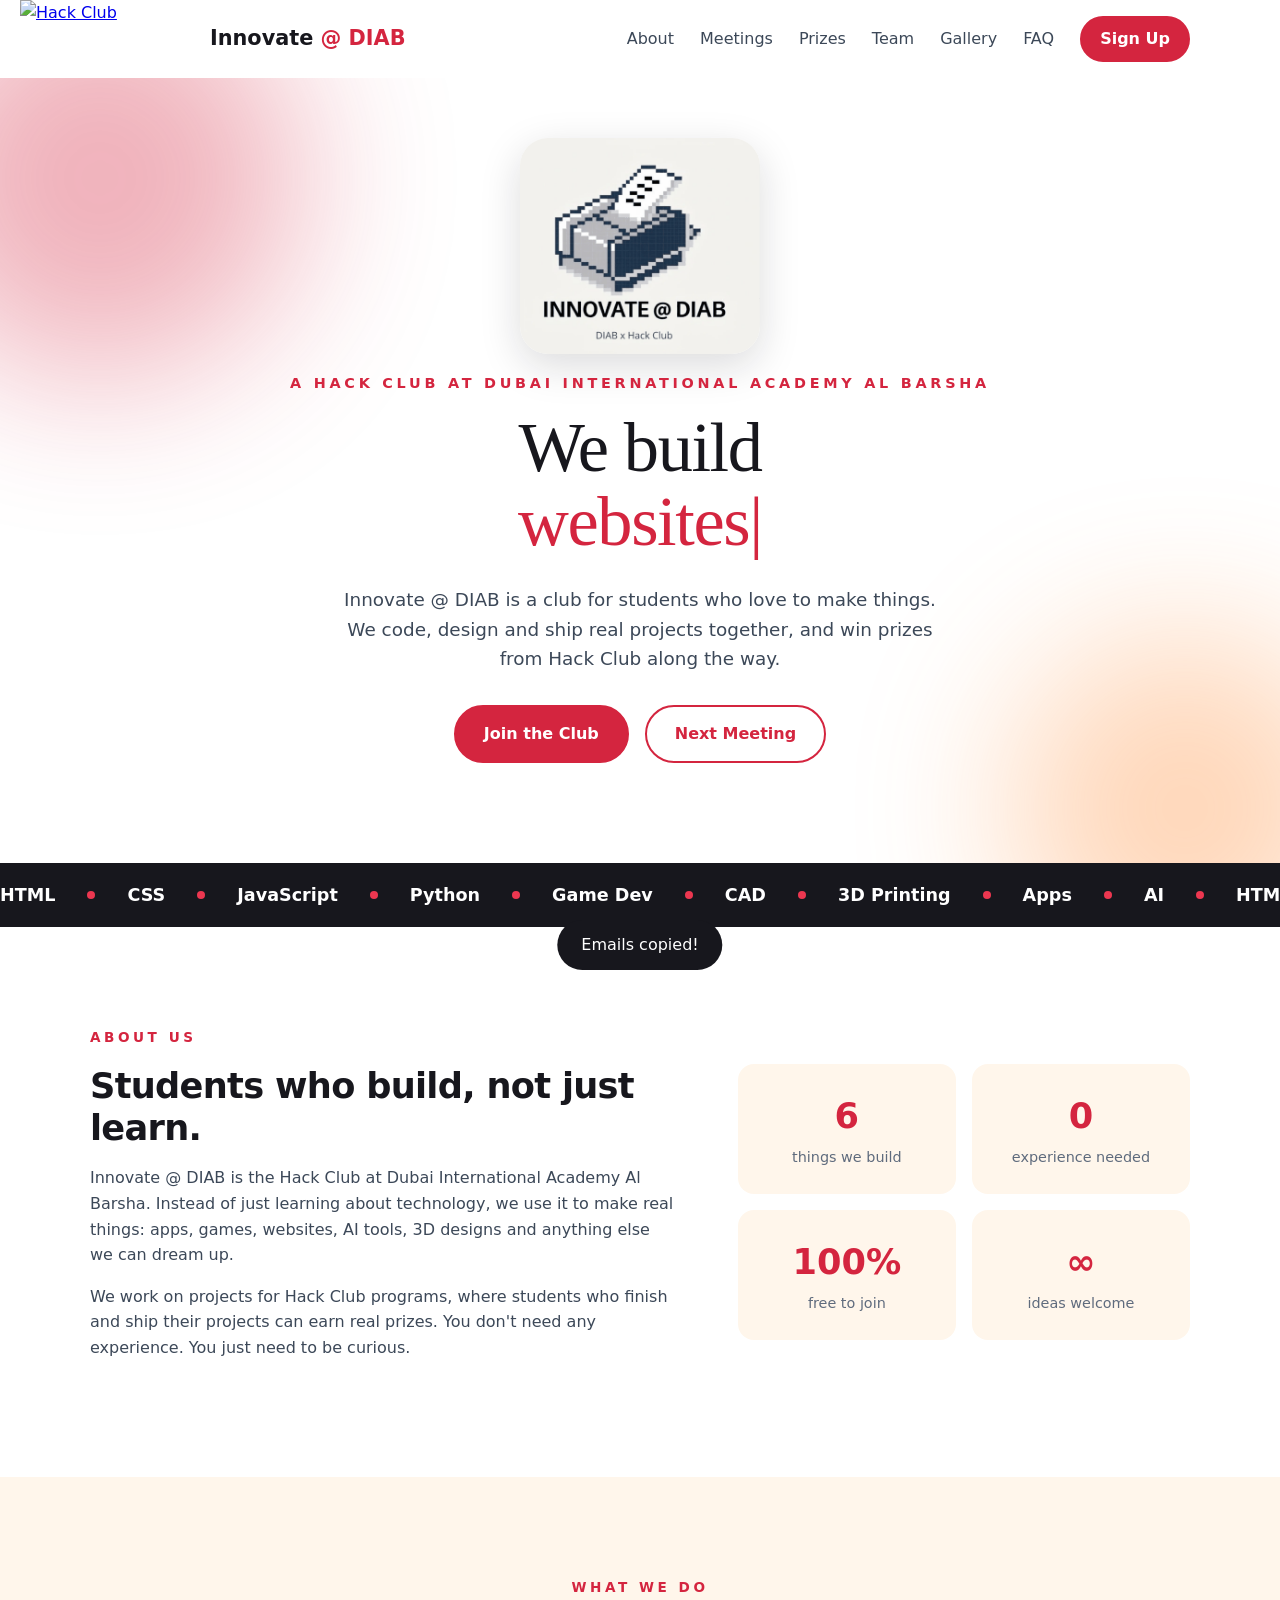
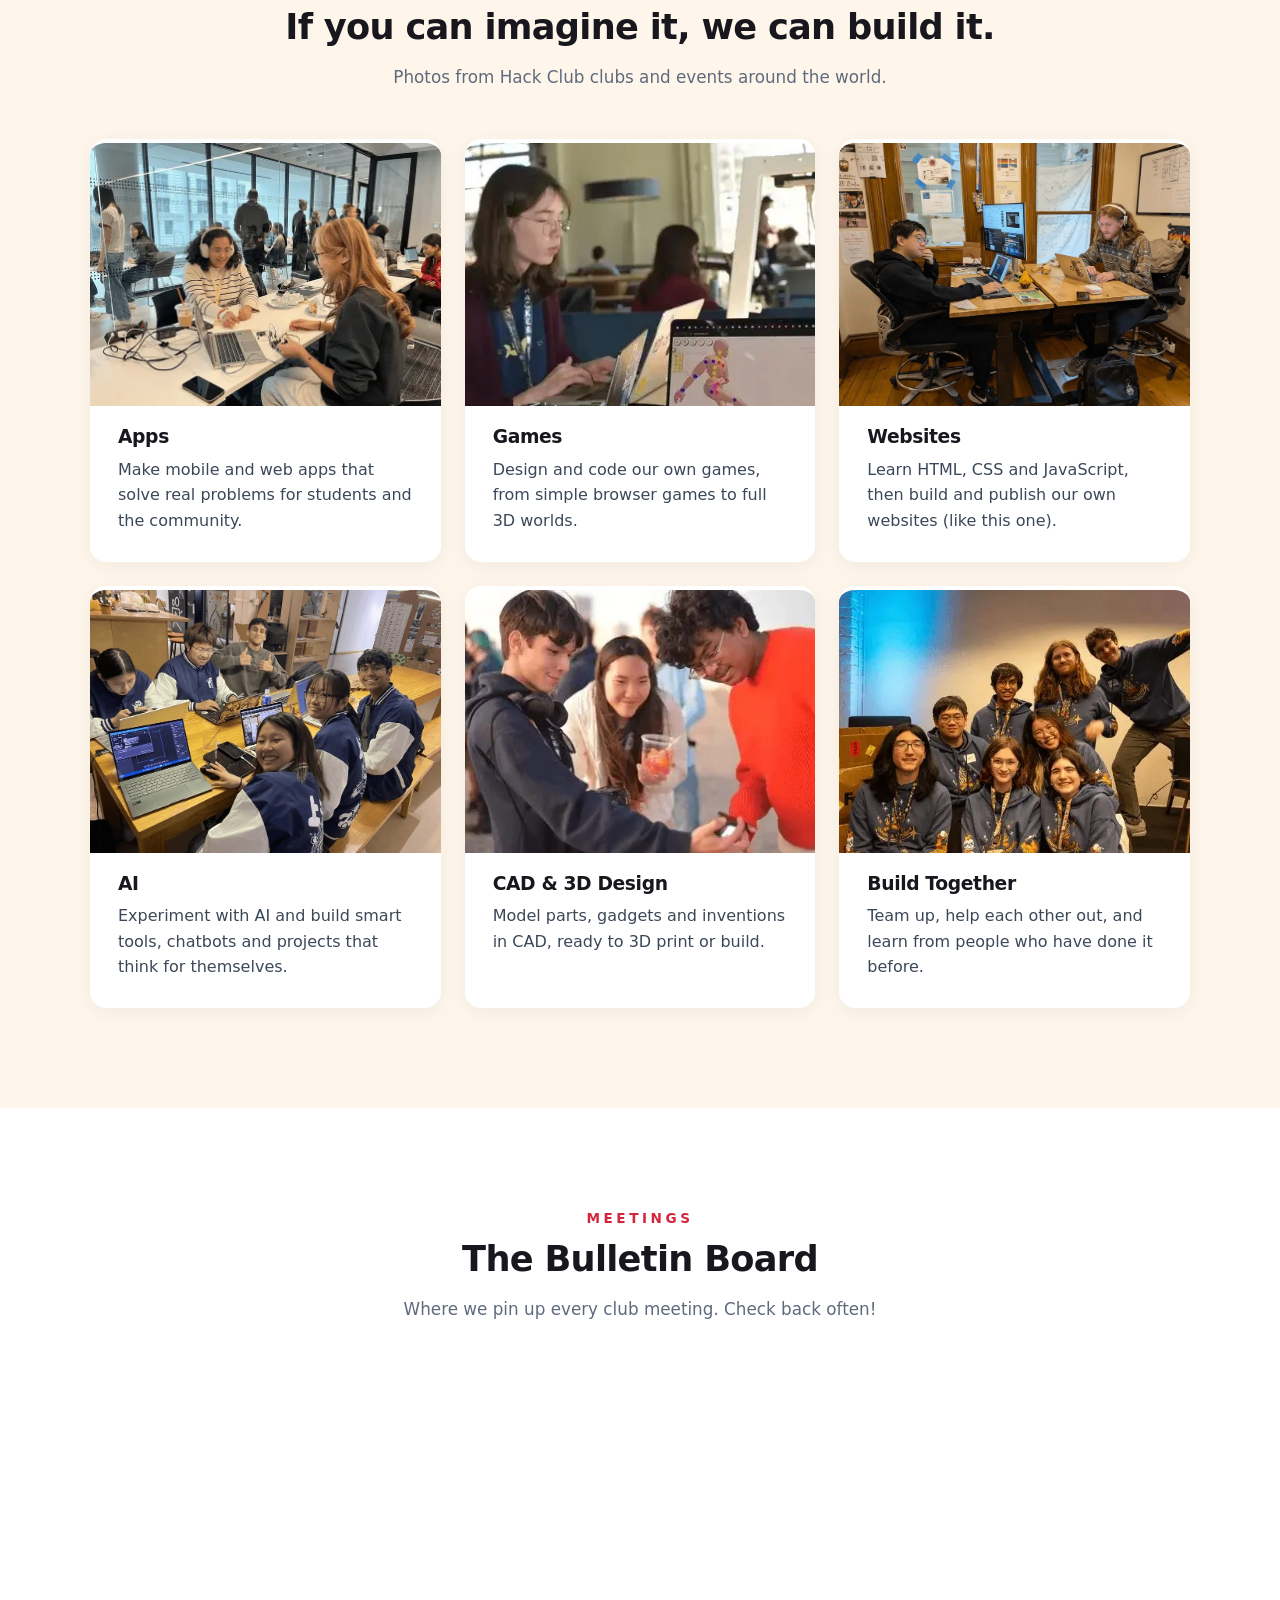
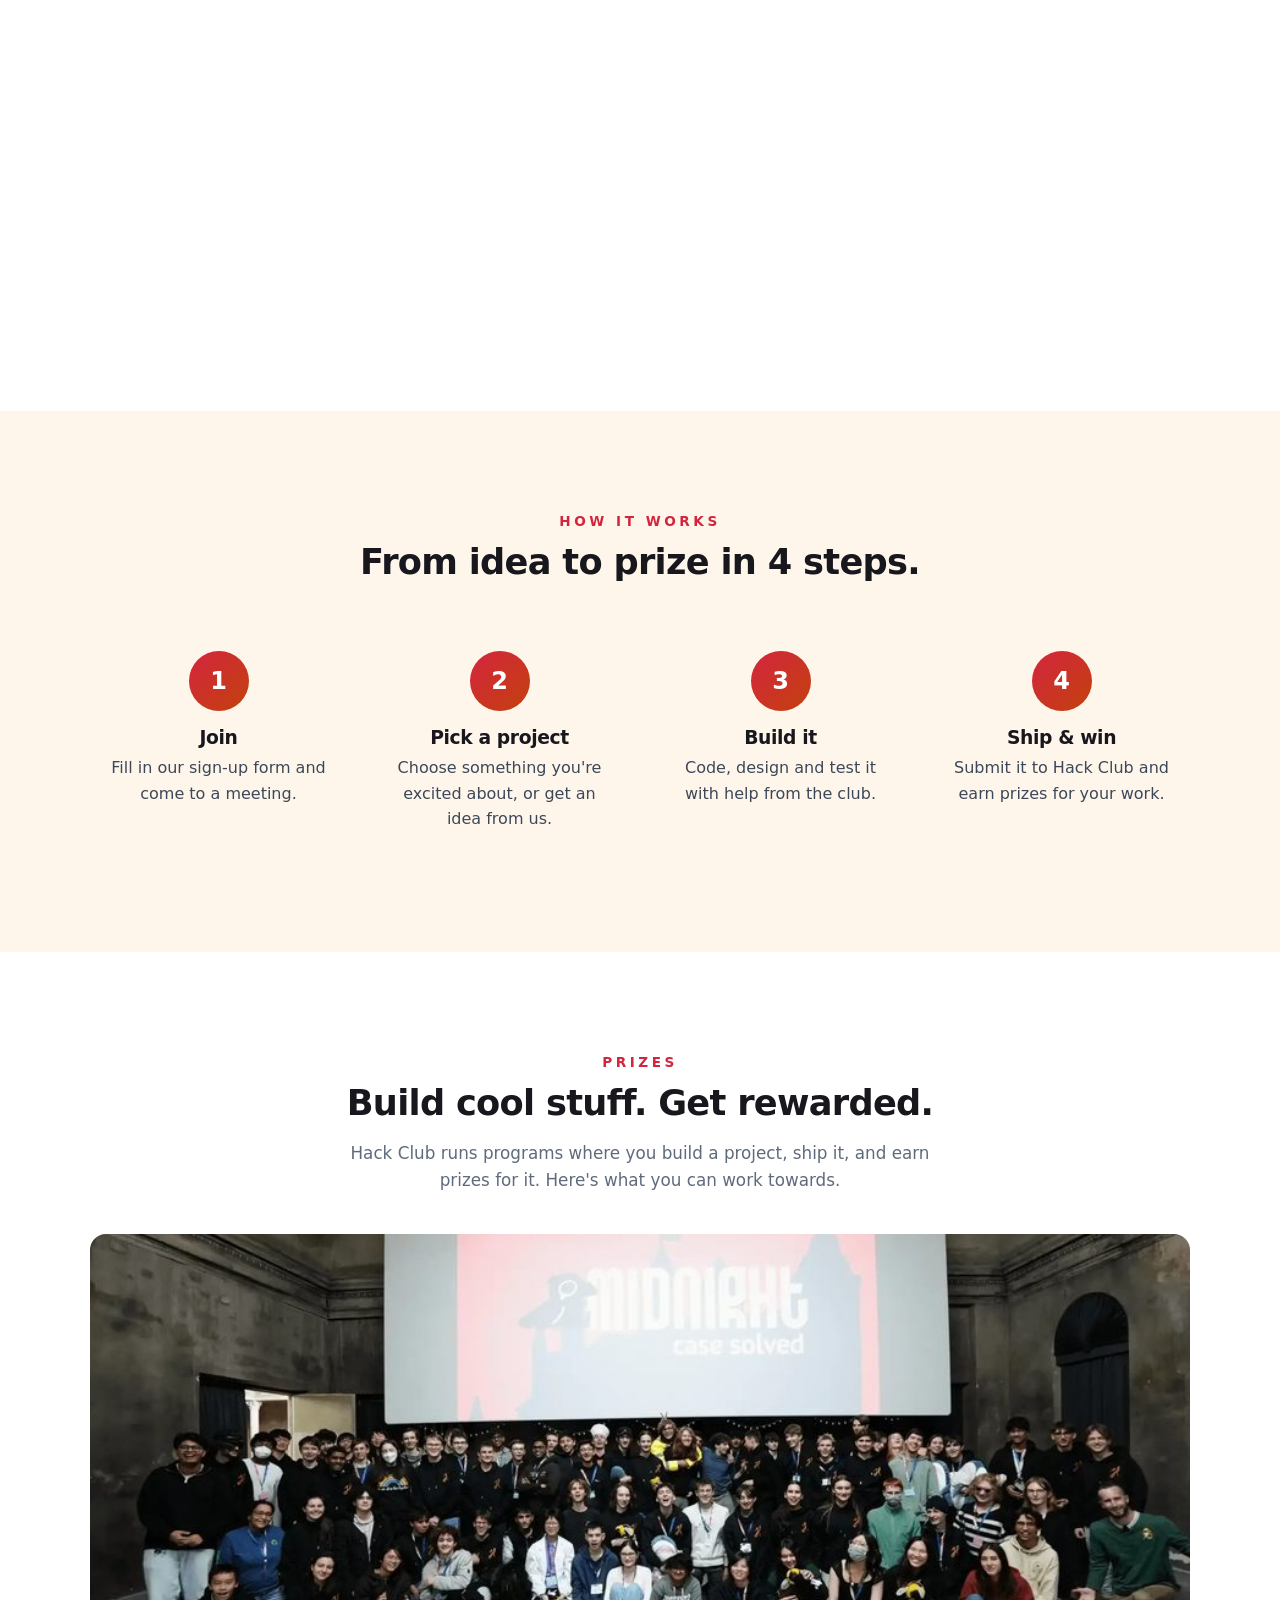
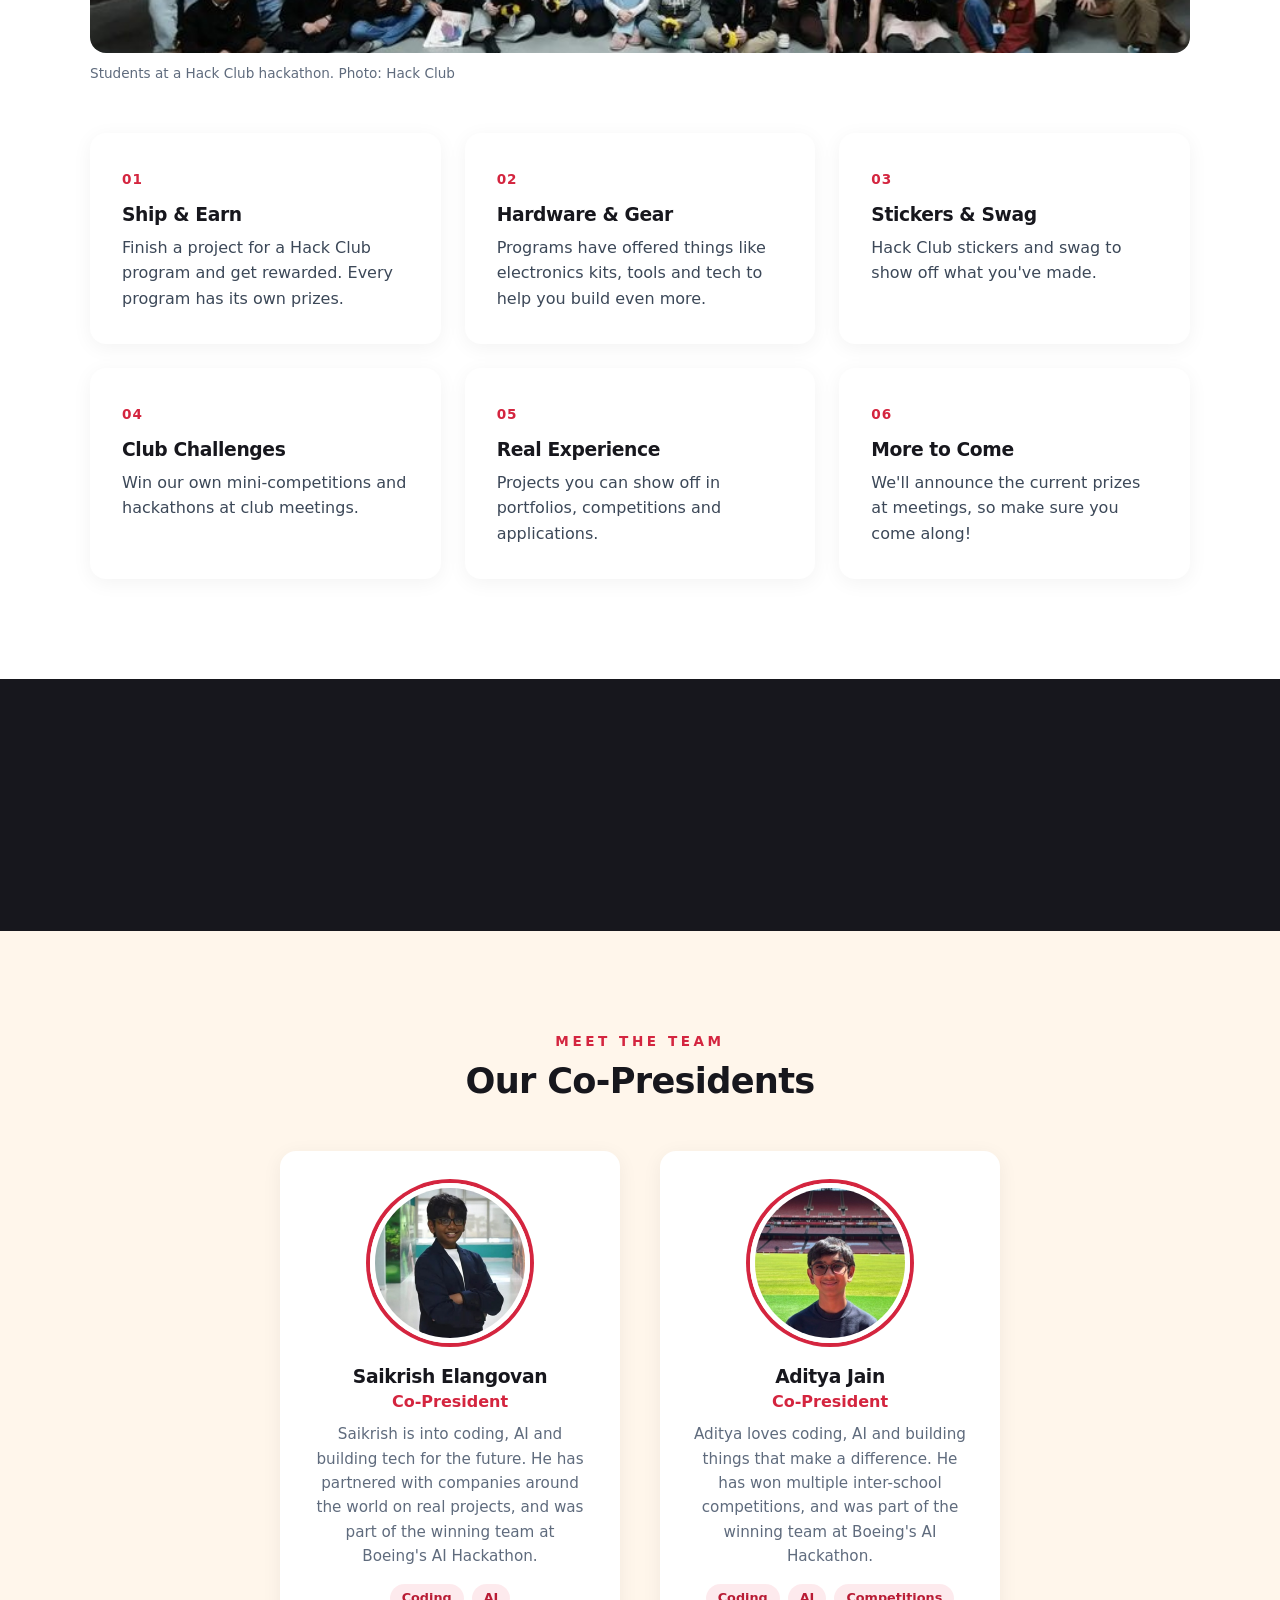
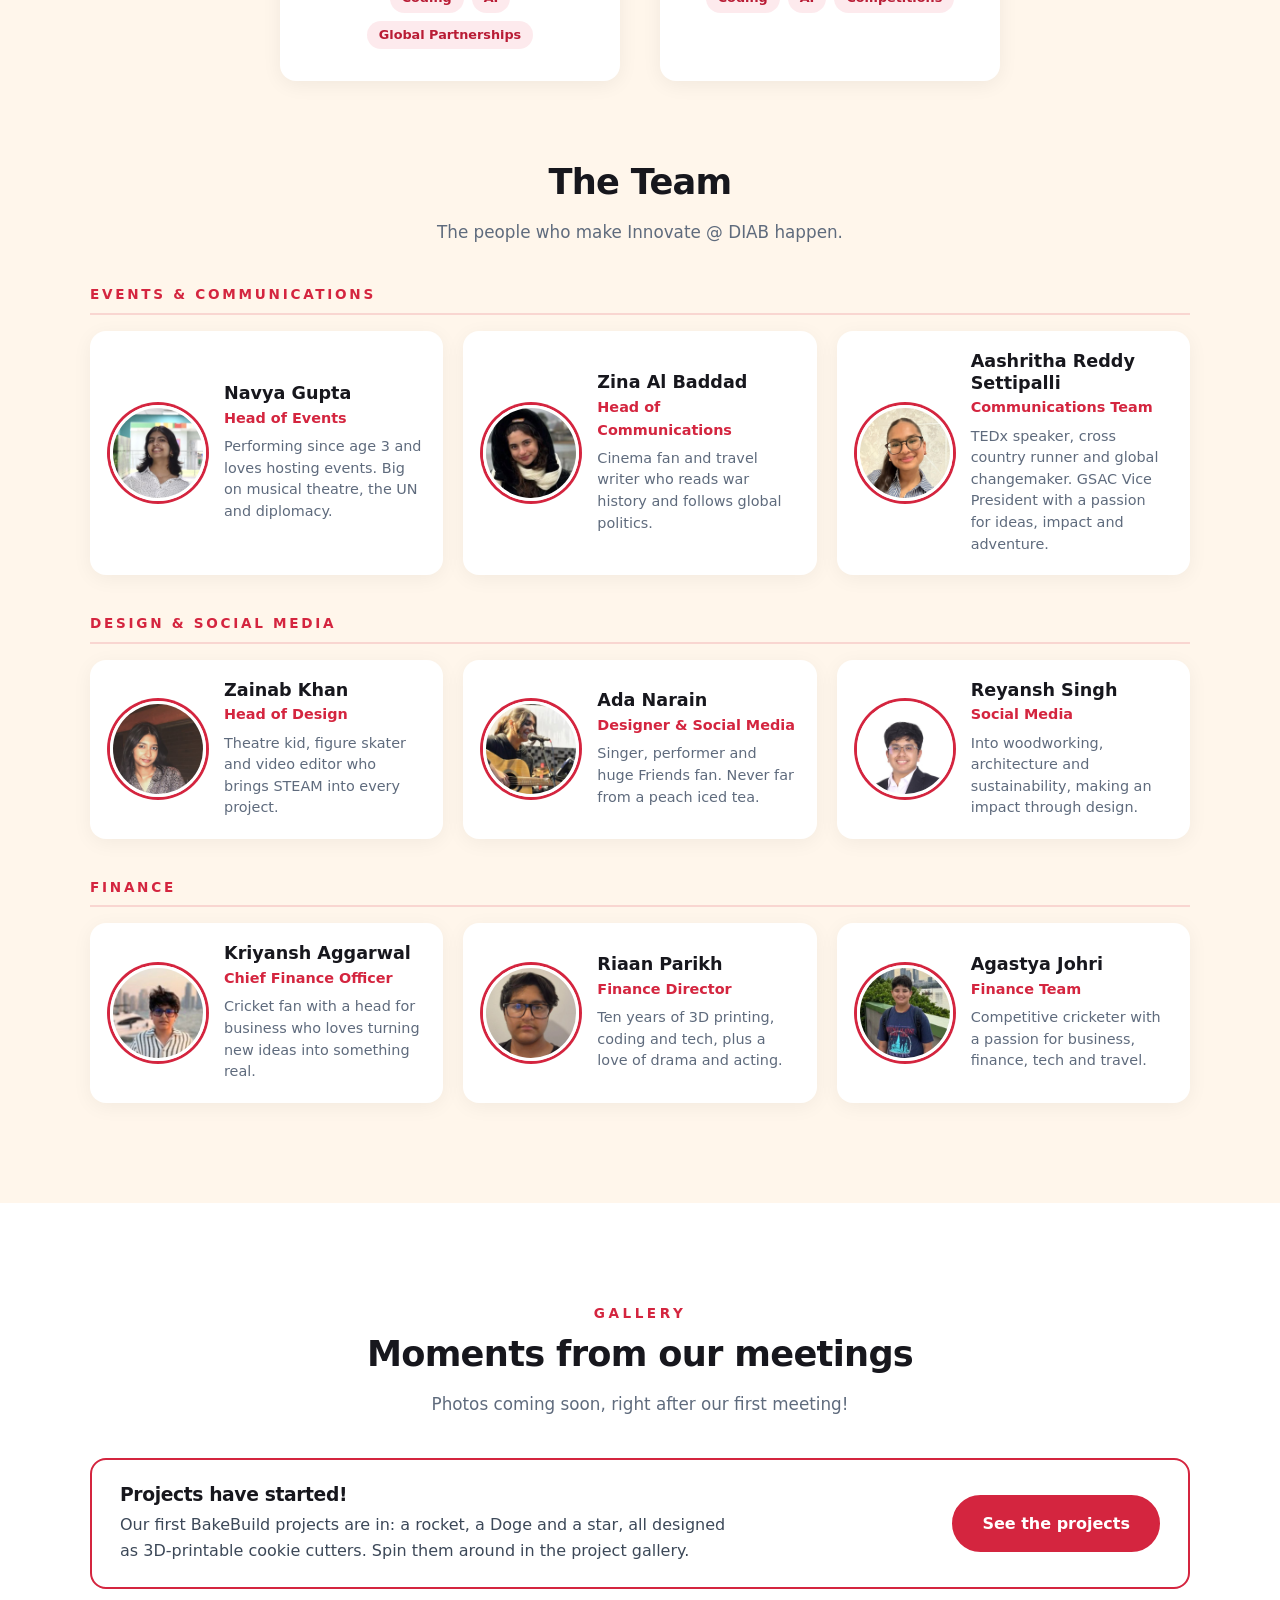
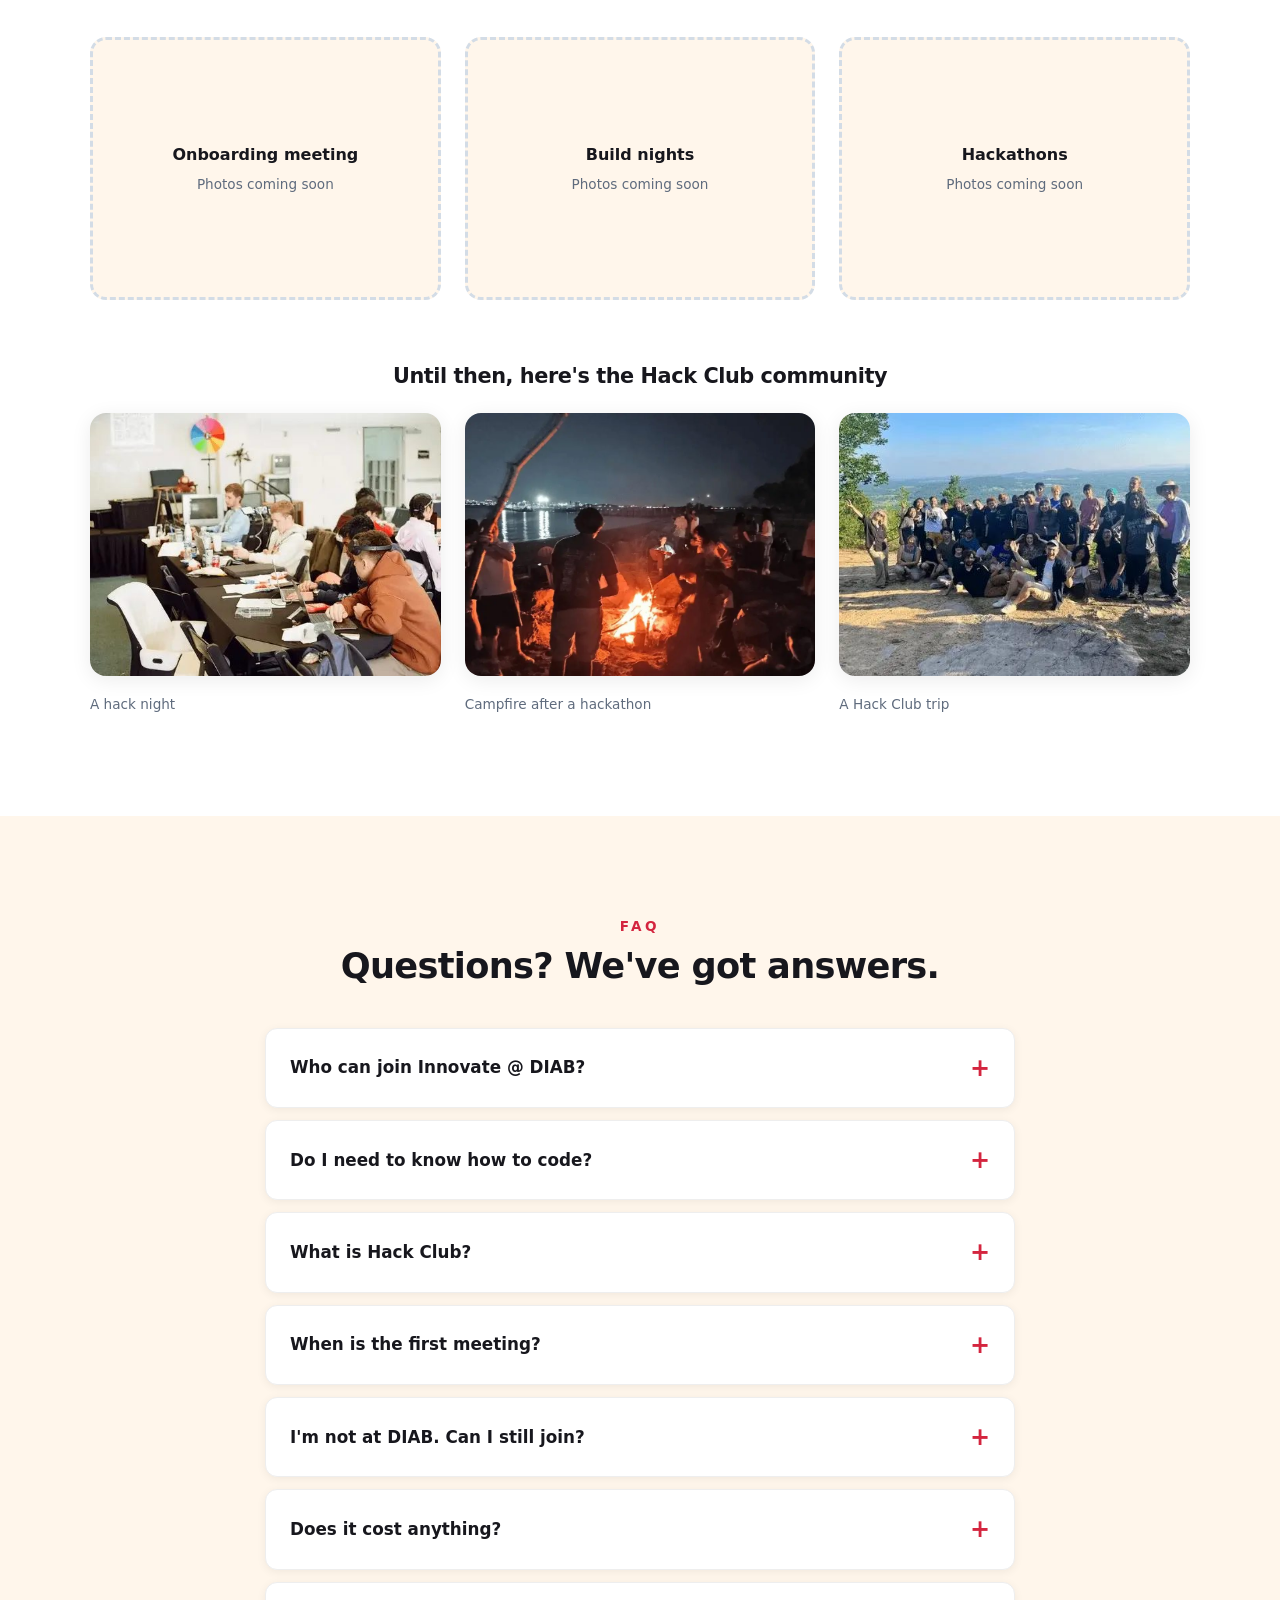
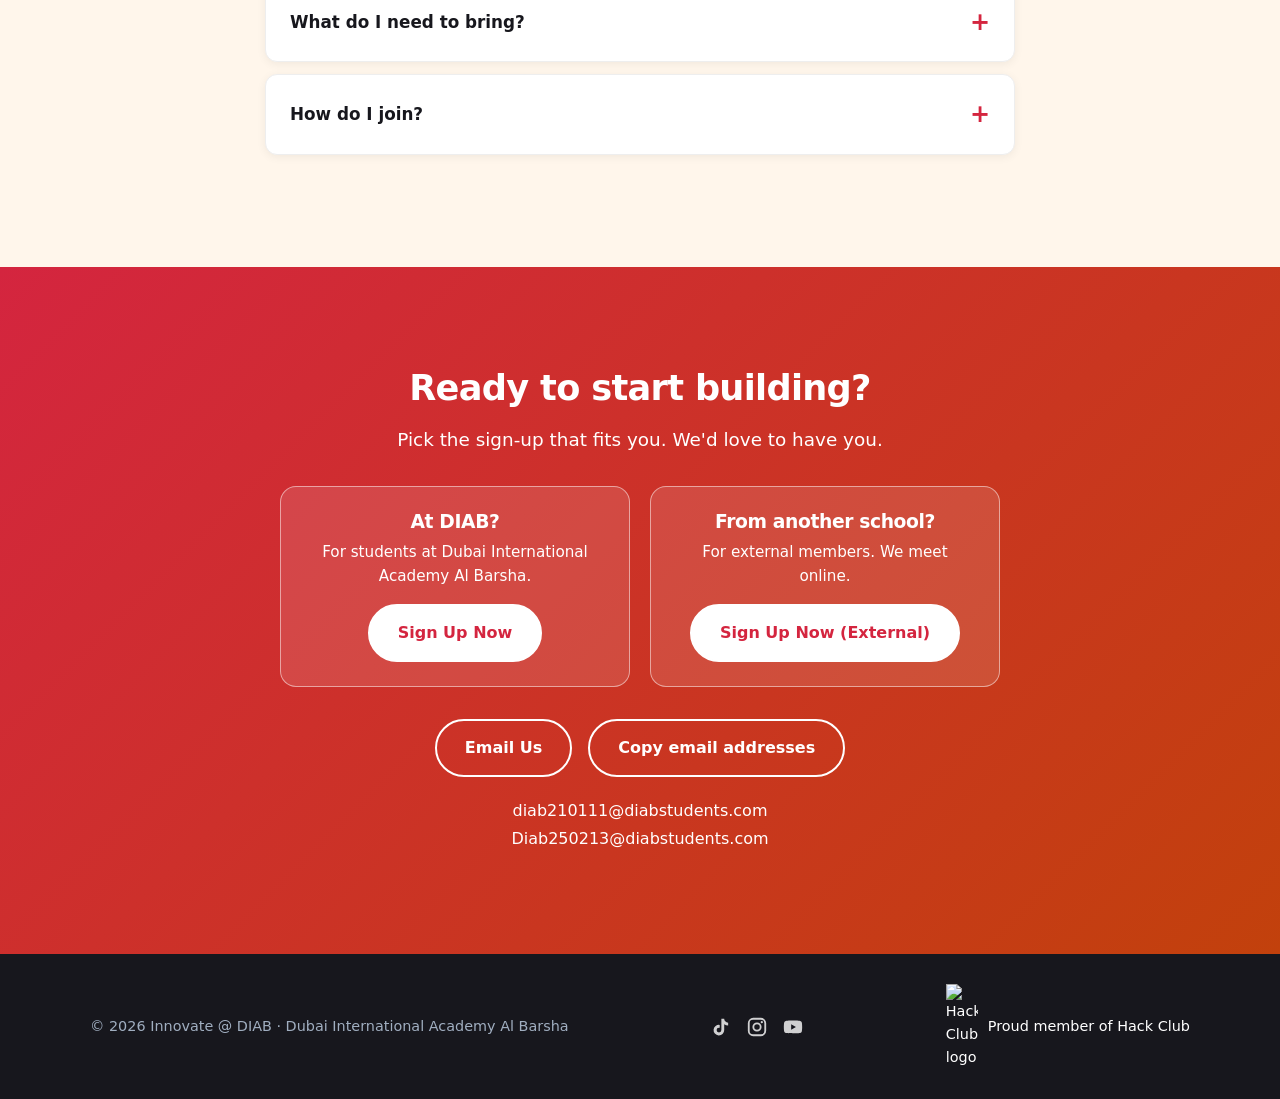
==== index.html @ e9c1d098 "Shorten Agastya's bio Co-Authored-By: Claude Sonnet 5.5 <noreply@anthropic.com>" ====
<!DOCTYPE html>
<html lang="en">
<head>
  <meta charset="UTF-8">
  <meta name="viewport" content="width=device-width, initial-scale=1.0">
  <title>Innovate @ DIAB | A Hack Club</title>
  <meta name="description" content="Innovate @ DIAB is the Hack Club at Dubai International Academy Al Barsha. We build apps, games, websites, AI and CAD projects together and win Hack Club prizes. Free to join, no experience needed.">
  <meta name="theme-color" content="#d4253f">
  <meta property="og:title" content="Innovate @ DIAB | A Hack Club">
  <meta property="og:description" content="Students who build, not just learn. Join the Hack Club at Dubai International Academy Al Barsha.">
  <meta property="og:image" content="https://innovatediab.dino.icu/logo.png">
  <meta property="og:url" content="https://innovatediab.dino.icu/">
  <meta property="og:type" content="website">
  <meta name="twitter:card" content="summary">
  <link rel="icon" href="logo.png">
  <link rel="stylesheet" href="style.css?v=10">
</head>
<body>

  <a href="#about" class="skip-link">Skip to content</a>

  <!-- Scroll progress bar -->
  <div class="progress" id="progress"></div>

  <!-- Hack Club flag -->
  <a class="hc-flag" href="https://hackclub.com" target="_blank" rel="noopener">
    <img src="https://assets.hackclub.com/flag-orpheus-top.svg" alt="Hack Club">
  </a>

  <!-- NAVIGATION -->
  <header class="nav" id="nav">
    <div class="container nav-inner">
      <a href="#home" class="brand">Innovate <strong>@ DIAB</strong></a>
      <button class="menu-btn" id="menuBtn" aria-label="Open menu" aria-expanded="false" aria-controls="navLinks">☰</button>
      <nav class="nav-links" id="navLinks">
        <a href="#about">About</a>
        <a href="#meetings">Meetings</a>
        <a href="#prizes">Prizes</a>
        <a href="#team">Team</a>
        <a href="#gallery">Gallery</a>
        <a href="#faq">FAQ</a>
        <a href="#join" class="btn btn-small">Sign Up</a>
      </nav>
    </div>
  </header>

  <main>

  <!-- HERO -->
  <section class="hero" id="home">
    <div class="blob blob-1"></div>
    <div class="blob blob-2"></div>
    <div class="container hero-inner">
      <img src="logo.png" alt="Innovate @ DIAB  logo" class="hero-logo" width="520" height="469">
      <p class="tag">A Hack Club at Dubai International Academy Al Barsha</p>
      <h1>We build <span class="typed-line"><span class="typed" id="typed">apps</span><span class="cursor" aria-hidden="true">|</span></span></h1>
      <p class="hero-text">
        Innovate @ DIAB is a club for students who love to make things.
        We code, design and ship real projects together, and win prizes from Hack Club along the way.
      </p>
      <div class="hero-buttons">
        <a href="#join" class="btn">Join the Club</a>
        <a href="#meetings" class="btn btn-outline">Next Meeting</a>
      </div>
    </div>
  </section>

  <!-- SCROLLING BANNER -->
  <div class="marquee" aria-hidden="true">
    <div class="marquee-track">
      <span>HTML</span><span class="dot"></span><span>CSS</span><span class="dot"></span><span>JavaScript</span><span class="dot"></span>
      <span>Python</span><span class="dot"></span><span>Game Dev</span><span class="dot"></span><span>CAD</span><span class="dot"></span>
      <span>3D Printing</span><span class="dot"></span><span>Apps</span><span class="dot"></span><span>AI</span><span class="dot"></span>
      <span>HTML</span><span class="dot"></span><span>CSS</span><span class="dot"></span><span>JavaScript</span><span class="dot"></span>
      <span>Python</span><span class="dot"></span><span>Game Dev</span><span class="dot"></span><span>CAD</span><span class="dot"></span>
      <span>3D Printing</span><span class="dot"></span><span>Apps</span><span class="dot"></span><span>AI</span><span class="dot"></span>
    </div>
  </div>

  <!-- ABOUT -->
  <section class="section" id="about">
    <div class="container about-grid fade-in">
      <div>
        <p class="section-label">About Us</p>
        <h2>Students who build, not just learn.</h2>
        <p>Innovate @ DIAB is the Hack Club at Dubai International Academy Al Barsha. Instead of just learning about technology, we use it to make real things: apps, games, websites, AI tools, 3D designs and anything else we can dream up.</p>
        <p>We work on projects for Hack Club programs, where students who finish and ship their projects can earn real prizes. You don't need any experience. You just need to be curious.</p>
      </div>
      <div class="stats">
        <div class="stat"><span class="stat-num" data-count="6">0</span><span class="stat-label">things we build</span></div>
        <div class="stat"><span class="stat-num" data-count="0">0</span><span class="stat-label">experience needed</span></div>
        <div class="stat"><span class="stat-num" data-count="100" data-suffix="%">0</span><span class="stat-label">free to join</span></div>
        <div class="stat"><span class="stat-num">∞</span><span class="stat-label">ideas welcome</span></div>
      </div>
    </div>
  </section>

  <!-- WHAT WE DO -->
  <section class="section section-alt" id="what-we-do">
    <div class="container">
      <p class="section-label center">What We Do</p>
      <h2 class="center">If you can imagine it, we can build it.</h2>
      <p class="center section-sub">Photos from Hack Club clubs and events around the world.</p>
      <div class="cards">
        <div class="card photo-card fade-in"><img src="images/apps.jpg" alt="Students coding together on laptops" class="card-photo" loading="lazy"><h3>Apps</h3><p>Make mobile and web apps that solve real problems for students and the community.</p></div>
        <div class="card photo-card fade-in"><img src="images/games.jpg" alt="A student drawing game art on a laptop" class="card-photo" loading="lazy"><h3>Games</h3><p>Design and code our own games, from simple browser games to full 3D worlds.</p></div>
        <div class="card photo-card fade-in"><img src="images/websites.jpg" alt="Two students building on computers" class="card-photo" loading="lazy"><h3>Websites</h3><p>Learn HTML, CSS and JavaScript, then build and publish our own websites (like this one).</p></div>
        <div class="card photo-card fade-in"><img src="images/ai.jpg" alt="A team of students working on laptops" class="card-photo" loading="lazy"><h3>AI</h3><p>Experiment with AI and build smart tools, chatbots and projects that think for themselves.</p></div>
        <div class="card photo-card fade-in"><img src="images/hardware.jpg" alt="Students testing a small gadget they built" class="card-photo" loading="lazy"><h3>CAD &amp; 3D Design</h3><p>Model parts, gadgets and inventions in CAD, ready to 3D print or build.</p></div>
        <div class="card photo-card fade-in"><img src="images/together.jpg" alt="A group of Hack Clubbers in matching hoodies" class="card-photo" loading="lazy"><h3>Build Together</h3><p>Team up, help each other out, and learn from people who have done it before.</p></div>
      </div>
    </div>
  </section>

  <!-- MEETINGS BULLETIN BOARD -->
  <section class="section" id="meetings">
    <div class="container">
      <p class="section-label center">Meetings</p>
      <h2 class="center">The Bulletin Board</h2>
      <p class="center section-sub">Where we pin up every club meeting. Check back often!</p>
      <div class="board fade-in">
        <div class="note note-main">
          <span class="pin"></span>
          <p class="note-label">DIAB Students <span class="note-badge" data-date="2026-11-25"></span></p>
          <h3>Onboarding Meeting</h3>
          <p class="note-date">Wednesday, 25 November 2026</p>
          <p class="note-time">Lunchtime</p>
          <p>Meet the team, find out how the club works, and pick your first project. Bring a laptop if you have one!</p>
          <a href="https://forms.cloud.microsoft/r/DDFd4ajd7E" target="_blank" rel="noopener" class="btn btn-small">DIAB sign-up</a>
        </div>
        <div class="note note-ext">
          <span class="pin"></span>
          <p class="note-label">External Members <span class="note-badge" data-date="2026-11-27"></span></p>
          <h3>Onboarding Meeting</h3>
          <p class="note-date">Friday, 27 November 2026</p>
          <p class="note-time">4:00 PM GST (GMT+4), online</p>
          <p>For students from other schools. We'll email you the joining link after you sign up.</p>
          <a href="signup.html" class="btn btn-small">External sign-up</a>
        </div>
        <div class="note note-soon note-tilt">
          <span class="pin"></span>
          <p class="note-label">Up Next</p>
          <h3>Coming Soon</h3>
          <p>Workshops, build nights and hackathons will be pinned here after onboarding.</p>
        </div>
      </div>
    </div>
  </section>

  <!-- HOW IT WORKS -->
  <section class="section section-alt" id="how">
    <div class="container">
      <p class="section-label center">How It Works</p>
      <h2 class="center">From idea to prize in 4 steps.</h2>
      <div class="steps">
        <div class="step fade-in"><div class="step-num">1</div><h3>Join</h3><p>Fill in our sign-up form and come to a meeting.</p></div>
        <div class="step fade-in"><div class="step-num">2</div><h3>Pick a project</h3><p>Choose something you're excited about, or get an idea from us.</p></div>
        <div class="step fade-in"><div class="step-num">3</div><h3>Build it</h3><p>Code, design and test it with help from the club.</p></div>
        <div class="step fade-in"><div class="step-num">4</div><h3>Ship &amp; win</h3><p>Submit it to Hack Club and earn prizes for your work.</p></div>
      </div>
    </div>
  </section>

  <!-- PRIZES -->
  <section class="section" id="prizes">
    <div class="container">
      <p class="section-label center">Prizes</p>
      <h2 class="center">Build cool stuff. Get rewarded.</h2>
      <p class="center section-sub">Hack Club runs programs where you build a project, ship it, and earn prizes for it. Here's what you can work towards.</p>
      <figure class="banner-photo fade-in">
        <img src="images/hackathon-crowd.jpg" alt="Hundreds of students at a Hack Club hackathon" loading="lazy">
        <figcaption>Students at a Hack Club hackathon. Photo: Hack Club</figcaption>
      </figure>
      <div class="cards">
        <div class="card prize fade-in"><span class="prize-num">01</span><h3>Ship &amp; Earn</h3><p>Finish a project for a Hack Club program and get rewarded. Every program has its own prizes.</p></div>
        <div class="card prize fade-in"><span class="prize-num">02</span><h3>Hardware &amp; Gear</h3><p>Programs have offered things like electronics kits, tools and tech to help you build even more.</p></div>
        <div class="card prize fade-in"><span class="prize-num">03</span><h3>Stickers &amp; Swag</h3><p>Hack Club stickers and swag to show off what you've made.</p></div>
        <div class="card prize fade-in"><span class="prize-num">04</span><h3>Club Challenges</h3><p>Win our own mini-competitions and hackathons at club meetings.</p></div>
        <div class="card prize fade-in"><span class="prize-num">05</span><h3>Real Experience</h3><p>Projects you can show off in portfolios, competitions and applications.</p></div>
        <div class="card prize fade-in"><span class="prize-num">06</span><h3>More to Come</h3><p>We'll announce the current prizes at meetings, so make sure you come along!</p></div>
      </div>
    </div>
  </section>

  <!-- QUOTE BANNER -->
  <section class="quote-banner">
    <div class="container fade-in">
      <p class="quote">"The best way to learn to code is to build something you care about."</p>
    </div>
  </section>

  <!-- TEAM -->
  <section class="section section-alt" id="team">
    <div class="container">
      <p class="section-label center">Meet the Team</p>
      <h2 class="center">Our Co-Presidents</h2>
      <div class="team">
        <div class="member fade-in">
          <img src="sai.jpg" alt="Saikrish Elangovan" class="avatar" width="160" height="160" loading="lazy">
          <h3>Saikrish Elangovan</h3>
          <p class="role">Co-President</p>
          <p class="bio">Saikrish is into coding, AI and building tech for the future. He has partnered with companies around the world on real projects, and was part of the winning team at Boeing's AI Hackathon.</p>
          <div class="chips"><span>Coding</span><span>AI</span><span>Global Partnerships</span></div>
        </div>
        <div class="member fade-in">
          <img src="aditya.jpg?v=3" alt="Aditya Jain" class="avatar" width="160" height="160" loading="lazy">
          <h3>Aditya Jain</h3>
          <p class="role">Co-President</p>
          <p class="bio">Aditya loves coding, AI and building things that make a difference. He has won multiple inter-school competitions, and was part of the winning team at Boeing's AI Hackathon.</p>
          <div class="chips"><span>Coding</span><span>AI</span><span>Competitions</span></div>
        </div>
      </div>

      <h2 class="center crew-title">The Team</h2>
      <p class="center section-sub">The people who make Innovate @ DIAB happen.</p>
      <div class="crew-group fade-in">
        <h3 class="crew-label">Events &amp; Communications</h3>
        <div class="crew">
          <div class="crew-card">
            <img src="images/team/navya.jpg" alt="Navya Gupta" class="crew-photo" width="96" height="96" loading="lazy">
            <div>
              <h4>Navya Gupta</h4>
              <p class="role">Head of Events</p>
              <p class="crew-bio">Performing since age 3 and loves hosting events. Big on musical theatre, the UN and diplomacy.</p>
            </div>
          </div>
          <div class="crew-card">
            <img src="images/team/zina.jpg" alt="Zina Al Baddad" class="crew-photo" width="96" height="96" loading="lazy">
            <div>
              <h4>Zina Al Baddad</h4>
              <p class="role">Head of Communications</p>
              <p class="crew-bio">Cinema fan and travel writer who reads war history and follows global politics.</p>
            </div>
          </div>
          <div class="crew-card">
            <img src="images/team/aashritha.jpg" alt="Aashritha Reddy Settipalli" class="crew-photo" width="96" height="96" loading="lazy">
            <div>
              <h4>Aashritha Reddy Settipalli</h4>
              <p class="role">Communications Team</p>
              <p class="crew-bio">TEDx speaker, cross country runner and global changemaker. GSAC Vice President with a passion for ideas, impact and adventure.</p>
            </div>
          </div>
        </div>
      </div>
      <div class="crew-group fade-in">
        <h3 class="crew-label">Design &amp; Social Media</h3>
        <div class="crew">
          <div class="crew-card">
            <img src="images/team/zainab.jpg" alt="Zainab Khan" class="crew-photo" width="96" height="96" loading="lazy">
            <div>
              <h4>Zainab Khan</h4>
              <p class="role">Head of Design</p>
              <p class="crew-bio">Theatre kid, figure skater and video editor who brings STEAM into every project.</p>
            </div>
          </div>
          <div class="crew-card">
            <img src="images/team/ada.jpg" alt="Ada Narain" class="crew-photo" width="96" height="96" loading="lazy">
            <div>
              <h4>Ada Narain</h4>
              <p class="role">Designer &amp; Social Media</p>
              <p class="crew-bio">Singer, performer and huge Friends fan. Never far from a peach iced tea.</p>
            </div>
          </div>
          <div class="crew-card">
            <img src="images/team/reyansh.jpg" alt="Reyansh Singh" class="crew-photo" width="96" height="96" loading="lazy">
            <div>
              <h4>Reyansh Singh</h4>
              <p class="role">Social Media</p>
              <p class="crew-bio">Into woodworking, architecture and sustainability, making an impact through design.</p>
            </div>
          </div>
        </div>
      </div>
      <div class="crew-group fade-in">
        <h3 class="crew-label">Finance</h3>
        <div class="crew">
          <div class="crew-card">
            <img src="images/team/kriyansh.jpg" alt="Kriyansh Aggarwal" class="crew-photo" width="96" height="96" loading="lazy">
            <div>
              <h4>Kriyansh Aggarwal</h4>
              <p class="role">Chief Finance Officer</p>
              <p class="crew-bio">Cricket fan with a head for business who loves turning new ideas into something real.</p>
            </div>
          </div>
          <div class="crew-card">
            <img src="images/team/riaan.jpg" alt="Riaan Parikh" class="crew-photo" width="96" height="96" loading="lazy">
            <div>
              <h4>Riaan Parikh</h4>
              <p class="role">Finance Director</p>
              <p class="crew-bio">Ten years of 3D printing, coding and tech, plus a love of drama and acting.</p>
            </div>
          </div>
          <div class="crew-card">
            <img src="images/team/agastya.jpg" alt="Agastya Johri" class="crew-photo" width="96" height="96" loading="lazy">
            <div>
              <h4>Agastya Johri</h4>
              <p class="role">Finance Team</p>
              <p class="crew-bio">Competitive cricketer with a passion for business, finance, tech and travel.</p>
            </div>
          </div>
        </div>
      </div>
    </div>
  </section>

  <!-- GALLERY
       No photos yet! When you have meeting photos:
       1. Put the photo in this folder (for example meeting1.jpg)
       2. Replace one of the <div class="photo-slot">...</div> blocks below with:
          <img src="meeting1.jpg" alt="Our first meeting" class="photo">
  -->
  <section class="section" id="gallery">
    <div class="container">
      <p class="section-label center">Gallery</p>
      <h2 class="center">Moments from our meetings</h2>
      <p class="center section-sub">Photos coming soon, right after our first meeting!</p>
      <div class="projects-started fade-in">
        <div>
          <h3>Projects have started!</h3>
          <p>Our first BakeBuild projects are in: a rocket, a Doge and a star, all designed as 3D-printable cookie cutters. Spin them around in the project gallery.</p>
        </div>
        <a href="https://innovatediab-gallery.dino.icu/#bakebuild" target="_blank" rel="noopener" class="btn">See the projects</a>
      </div>
      <div class="gallery fade-in">
        <div class="photo-slot"><p>Onboarding meeting</p><span>Photos coming soon</span></div>
        <div class="photo-slot"><p>Build nights</p><span>Photos coming soon</span></div>
        <div class="photo-slot"><p>Hackathons</p><span>Photos coming soon</span></div>
      </div>
      <h3 class="community-title">Until then, here's the Hack Club community</h3>
      <div class="gallery fade-in">
        <figure class="community-photo"><img src="images/hack-night.jpg" alt="Students coding at a Hack Club hack night" class="photo" loading="lazy"><figcaption>A hack night</figcaption></figure>
        <figure class="community-photo"><img src="images/campfire.jpg" alt="Hack Clubbers around a campfire at night" class="photo" loading="lazy"><figcaption>Campfire after a hackathon</figcaption></figure>
        <figure class="community-photo"><img src="images/club-trip.jpg" alt="A big group of Hack Clubbers on a hilltop" class="photo" loading="lazy"><figcaption>A Hack Club trip</figcaption></figure>
      </div>
    </div>
  </section>

  <!-- FAQ (uses <details>, so it opens even without JavaScript) -->
  <section class="section section-alt" id="faq">
    <div class="container faq-wrap">
      <p class="section-label center">FAQ</p>
      <h2 class="center">Questions? We've got answers.</h2>

      <details class="faq-item">
        <summary>Who can join Innovate @ DIAB?</summary>
        <p>Anyone! Every age and every grade is welcome, and so are complete beginners.</p>
      </details>
      <details class="faq-item">
        <summary>Do I need to know how to code?</summary>
        <p>Not at all. We'll help you learn as you build. Lots of people start with zero experience.</p>
      </details>
      <details class="faq-item">
        <summary>What is Hack Club?</summary>
        <p>Hack Club is a global nonprofit network of high school coding clubs. It runs programs where students build projects and can earn prizes for shipping them.</p>
      </details>
      <details class="faq-item">
        <summary>When is the first meeting?</summary>
        <p>DIAB students: lunchtime on Wednesday, 25 November 2026. External members: online on Friday, 27 November 2026 at 4:00 PM GST (GMT+4). Check the bulletin board above for more meetings.</p>
      </details>
      <details class="faq-item">
        <summary>I'm not at DIAB. Can I still join?</summary>
        <p>Yes! Students from any school can join as external members. External members meet online. Use the External Sign Up button below.</p>
      </details>
      <details class="faq-item">
        <summary>Does it cost anything?</summary>
        <p>No. Joining Innovate @ DIAB is completely free.</p>
      </details>
      <details class="faq-item">
        <summary>What do I need to bring?</summary>
        <p>A laptop if you have one, and your ideas. That's it!</p>
      </details>
      <details class="faq-item">
        <summary>How do I join?</summary>
        <p>DIAB students use the DIAB sign-up form. Students from other schools use the External Sign Up form. Both buttons are just below. You can also email us.</p>
      </details>
    </div>
  </section>

  <!-- JOIN / SIGN UP -->
  <section class="section join" id="join">
    <div class="container join-inner fade-in">
      <h2>Ready to start building?</h2>
      <p>Pick the sign-up that fits you. We'd love to have you.</p>
      <div class="signup-choices">
        <div class="signup-choice">
          <h3>At DIAB?</h3>
          <p>For students at Dubai International Academy Al Barsha.</p>
          <a href="https://forms.cloud.microsoft/r/DDFd4ajd7E" target="_blank" rel="noopener" class="btn btn-white">Sign Up Now</a>
        </div>
        <div class="signup-choice">
          <h3>From another school?</h3>
          <p>For external members. We meet online.</p>
          <a href="signup.html" class="btn btn-white">Sign Up Now (External)</a>
        </div>
      </div>
      <div class="hero-buttons join-contact">
        <a href="mailto:diab210111@diabstudents.com,Diab250213@diabstudents.com" class="btn btn-ghost">Email Us</a>
        <button class="btn btn-ghost" id="copyBtn">Copy email addresses</button>
      </div>
      <p class="email-text">diab210111@diabstudents.com<br>Diab250213@diabstudents.com</p>
    </div>
  </section>

</main>

  <!-- FOOTER -->
  <footer class="footer">
    <div class="container footer-inner">
      <p>© <span id="year"></span> Innovate @ DIAB · Dubai International Academy Al Barsha</p>
      <div class="footer-social">
        <a href="https://www.tiktok.com/@innovatediab" target="_blank" rel="noopener" aria-label="TikTok" title="TikTok"><svg viewBox="0 0 24 24" width="22" height="22" fill="currentColor" aria-hidden="true"><path d="M16.6 5.8A4.3 4.3 0 0 1 15.5 3h-3.1v12.4a2.6 2.6 0 1 1-2.6-2.6c.3 0 .5 0 .8.1V9.7a5.8 5.8 0 1 0 4.9 5.7V9a7.4 7.4 0 0 0 4.3 1.4V7.3a4.3 4.3 0 0 1-3.2-1.5z"/></svg></a>
        <a href="https://www.instagram.com/innovateat_diab/" target="_blank" rel="noopener" aria-label="Instagram" title="Instagram"><svg viewBox="0 0 24 24" width="22" height="22" fill="currentColor" aria-hidden="true"><path d="M7.8 2h8.4A5.8 5.8 0 0 1 22 7.8v8.4a5.8 5.8 0 0 1-5.8 5.8H7.8A5.8 5.8 0 0 1 2 16.2V7.8A5.8 5.8 0 0 1 7.8 2zm-.2 2A3.6 3.6 0 0 0 4 7.6v8.8A3.6 3.6 0 0 0 7.6 20h8.8a3.6 3.6 0 0 0 3.6-3.6V7.6A3.6 3.6 0 0 0 16.4 4H7.6zm9.65 1.5a1.25 1.25 0 1 1 0 2.5 1.25 1.25 0 0 1 0-2.5zM12 7a5 5 0 1 1 0 10 5 5 0 0 1 0-10zm0 2a3 3 0 1 0 0 6 3 3 0 0 0 0-6z"/></svg></a>
        <a href="https://www.youtube.com/@InnovateDIAB" target="_blank" rel="noopener" aria-label="YouTube" title="YouTube"><svg viewBox="0 0 24 24" width="22" height="22" fill="currentColor" aria-hidden="true"><path d="M21.6 7.2a2.5 2.5 0 0 0-1.8-1.8C18.2 5 12 5 12 5s-6.2 0-7.8.4A2.5 2.5 0 0 0 2.4 7.2C2 8.8 2 12 2 12s0 3.2.4 4.8a2.5 2.5 0 0 0 1.8 1.8C5.8 19 12 19 12 19s6.2 0 7.8-.4a2.5 2.5 0 0 0 1.8-1.8c.4-1.6.4-4.8.4-4.8s0-3.2-.4-4.8zM10 15V9l5.2 3L10 15z"/></svg></a>
      </div>
      <a href="https://hackclub.com" target="_blank" rel="noopener" class="footer-hc">
        <img src="https://assets.hackclub.com/icon-rounded.svg" alt="Hack Club logo">
        Proud member of Hack Club
      </a>
    </div>
  </footer>

  <!-- Back to top button -->
  <a href="#home" class="to-top" id="toTop" aria-label="Back to top">↑</a>

  <!-- Little pop-up message -->
  <div class="toast" id="toast" role="status" aria-live="polite">Emails copied!</div>

  <script src="script.js?v=6"></script>
</body>
</html>
---- style.css ----
/* ===== HACK CLUB DESIGN SYSTEM (https://design.hackclub.com): Phantom Sans, Zarathustra, brand palette ===== */
@font-face { font-family: 'Phantom Sans'; src: url('https://unpkg.com/@hackclub/theme@2.0.0/dist/fonts/phantom-sans-400.woff2') format('woff2'); font-weight: 400; font-style: normal; font-display: swap; }
@font-face { font-family: 'Phantom Sans'; src: url('https://unpkg.com/@hackclub/theme@2.0.0/dist/fonts/phantom-sans-500.woff2') format('woff2'); font-weight: 500; font-style: normal; font-display: swap; }
@font-face { font-family: 'Phantom Sans'; src: url('https://unpkg.com/@hackclub/theme@2.0.0/dist/fonts/phantom-sans-600.woff2') format('woff2'); font-weight: 600; font-style: normal; font-display: swap; }
@font-face { font-family: 'Phantom Sans'; src: url('https://unpkg.com/@hackclub/theme@2.0.0/dist/fonts/phantom-sans-700.woff2') format('woff2'); font-weight: 700; font-style: normal; font-display: swap; }
@font-face { font-family: 'Zarathustra'; src: url('https://unpkg.com/@hackclub/theme@2.0.0/dist/fonts/zarathustra-400.woff2') format('woff2'); font-weight: 400; font-style: normal; font-display: swap; }

/* ===== COLOURS & BASICS ===== */
:root {
    --red: #d4253f;       /* Hack Club red, a touch deeper so text on it is easy to read */
    --red-bright: #ec3750; /* the original Hack Club red, for decoration only */
    --orange: #ff8c37;
    --dark: #17171d;
    --text: #3c4858;
    --muted: #5f6b7d;
    --light: #fff6eb;       /* Hack Club cream */
    --white: #ffffff;
    --radius: 16px;
}

* { margin: 0; padding: 0; box-sizing: border-box; }
html { scroll-behavior: smooth; }

body {
    font-family: "Phantom Sans", system-ui, -apple-system, "Segoe UI", Roboto, sans-serif;
    color: var(--text);
    background: var(--white);
    line-height: 1.6;
    overflow-x: hidden;
}

.container { width: 90%; max-width: 1100px; margin: 0 auto; }
h1, h2, h3 { color: var(--dark); line-height: 1.2; }
h2 { font-size: 2.2rem; margin-bottom: 1rem; }
.center { text-align: center; }

/* ===== SCROLL PROGRESS BAR ===== */
.progress {
    pointer-events: none;
    position: fixed; top: 0; left: 0; height: 4px; width: 0;
    background: linear-gradient(90deg, var(--red), var(--orange));
    z-index: 300;
}

/* ===== HACK CLUB FLAG ===== */
.hc-flag { position: absolute; top: 0; left: 20px; z-index: 200; }
.hc-flag img { width: 110px; transition: transform 0.2s; transform-origin: top left; }
.hc-flag img:hover { transform: rotate(-5deg); }

/* ===== BUTTONS ===== */
.btn {
    display: inline-block;
    background: var(--red);
    color: var(--white);
    padding: 14px 28px;
    border-radius: 999px;
    font-family: inherit;
    font-size: 1rem;
    font-weight: 600;
    text-decoration: none;
    border: 2px solid var(--red);
    cursor: pointer;
    transition: transform 0.2s, box-shadow 0.2s;
}
.btn:hover { transform: translateY(-2px); box-shadow: 0 8px 20px rgba(236, 55, 80, 0.3); }
.btn-small { padding: 8px 18px; }
.btn-outline { background: transparent; color: var(--red); }
.btn-white { background: var(--white); color: var(--red); border-color: var(--white); }
.btn-ghost { background: transparent; color: var(--white); border-color: var(--white); }

/* ===== NAVIGATION ===== */
.nav {
    position: sticky; top: 0; z-index: 100;
    background: rgba(255, 255, 255, 0.85);
    backdrop-filter: blur(10px);
    transition: box-shadow 0.3s;
}
.nav.scrolled { box-shadow: 0 2px 20px rgba(0, 0, 0, 0.08); }
.nav-inner { display: flex; align-items: center; justify-content: space-between; padding: 16px 0 16px 120px; }
.brand { text-decoration: none; color: var(--dark); font-size: 1.3rem; }
.brand strong { color: var(--red); }
.nav-links { display: flex; align-items: center; gap: 26px; }
.nav-links a:not(.btn) { color: var(--text); text-decoration: none; font-weight: 500; }
.nav-links a:not(.btn):hover { color: var(--red); }
.menu-btn { display: none; background: none; border: none; font-size: 1.8rem; cursor: pointer; }

/* ===== HERO ===== */
.hero {
    position: relative;
    padding: 60px 0 100px;
    text-align: center;
    overflow: hidden;
}
.hero-inner { position: relative; z-index: 1; }

/* Soft moving colour blobs behind the hero */
.blob { position: absolute; border-radius: 50%; filter: blur(80px); opacity: 0.35; animation: float 10s ease-in-out infinite; }
.blob-1 { width: 400px; height: 400px; background: var(--red); top: -100px; left: -100px; }
.blob-2 { width: 350px; height: 350px; background: var(--orange); bottom: -120px; right: -80px; animation-delay: -5s; }
@keyframes float {
    0%, 100% { transform: translate(0, 0); }
    50% { transform: translate(40px, 30px); }
}

.hero-logo { width: 320px; max-width: 80%; margin-bottom: 10px; }
.tag { color: var(--red); font-weight: 600; text-transform: uppercase; letter-spacing: 1px; font-size: 0.9rem; }
.hero h1 { font-size: 3.5rem; margin: 16px 0; font-weight: 800; }
.typed { color: var(--red); }
.cursor { color: var(--red); animation: blink 1s infinite; }
@keyframes blink { 50% { opacity: 0; } }
.hero-text { max-width: 600px; margin: 0 auto 32px; font-size: 1.15rem; }
.hero-buttons { display: flex; gap: 16px; justify-content: center; flex-wrap: wrap; }

/* ===== SCROLLING BANNER ===== */
.marquee { background: var(--dark); color: var(--white); overflow: hidden; padding: 18px 0; }
.marquee-track { display: flex; width: max-content; animation: scroll 25s linear infinite; }
.marquee-track span { padding-right: 32px; font-weight: 700; font-size: 1.1rem; white-space: nowrap; }
.marquee-track span:nth-child(even) { color: var(--red); }
@keyframes scroll { to { transform: translateX(-50%); } }

/* ===== SECTIONS ===== */
.section { padding: 100px 0; }
.section-alt { background: var(--light); }
.section-label { color: var(--red); font-weight: 700; text-transform: uppercase; letter-spacing: 1px; font-size: 0.85rem; margin-bottom: 8px; }

/* About */
.about-grid { display: grid; grid-template-columns: 1.3fr 1fr; gap: 60px; align-items: center; }
.about-grid p { margin-bottom: 16px; }
.stats { display: grid; grid-template-columns: 1fr 1fr; gap: 16px; }
.stat { background: var(--light); padding: 24px; border-radius: var(--radius); text-align: center; }
.stat-num { display: block; font-size: 2.2rem; font-weight: 800; color: var(--red); }
.stat-label { font-size: 0.9rem; color: var(--muted); }

/* Cards */
.cards { display: grid; grid-template-columns: repeat(3, 1fr); gap: 24px; margin-top: 48px; }
.card {
    background: var(--white);
    padding: 32px;
    border-radius: var(--radius);
    box-shadow: 0 4px 20px rgba(0, 0, 0, 0.05);
    border-top: 4px solid transparent;
    transition: transform 0.2s, box-shadow 0.2s, border-color 0.2s;
}
.card:hover { transform: translateY(-6px); box-shadow: 0 12px 30px rgba(0, 0, 0, 0.1); border-top-color: var(--red); }
.card-icon { font-size: 2.2rem; margin-bottom: 12px; }
.card h3 { margin-bottom: 8px; }

/* How it works */
.steps { display: grid; grid-template-columns: repeat(4, 1fr); gap: 24px; margin-top: 48px; }
.step { text-align: center; padding: 20px; }
.step-num {
    width: 60px; height: 60px; margin: 0 auto 16px;
    border-radius: 50%;
    background: linear-gradient(135deg, var(--red), #c2410c);
    color: var(--white); font-size: 1.5rem; font-weight: 800;
    display: flex; align-items: center; justify-content: center;
}
.step h3 { margin-bottom: 6px; }

/* Quote banner */
.quote-banner { background: var(--dark); padding: 80px 0; text-align: center; }
.quote { color: var(--white); font-size: 1.8rem; font-weight: 700; max-width: 800px; margin: 0 auto; }

/* Team */
.team { display: flex; justify-content: center; gap: 40px; margin-top: 48px; flex-wrap: wrap; }
.member {
    background: var(--white);
    width: 300px;
    padding: 32px;
    border-radius: var(--radius);
    text-align: center;
    box-shadow: 0 4px 20px rgba(0, 0, 0, 0.06);
    transition: transform 0.2s;
}
.member:hover { transform: translateY(-6px); }
.avatar {
    width: 160px; height: 160px; border-radius: 50%;
    object-fit: cover; object-position: top;
    margin-bottom: 16px;
    border: 5px solid var(--white);
    box-shadow: 0 0 0 4px var(--red);
}
.role { color: var(--red); font-weight: 600; margin-bottom: 8px; }
.bio { font-size: 0.95rem; color: var(--muted); }

/* FAQ */
.faq-wrap { max-width: 750px; }
.faq-wrap h2 { margin-bottom: 40px; }
.faq-item {
    background: var(--white);
    border-radius: 12px;
    margin-bottom: 12px;
    box-shadow: 0 2px 10px rgba(0, 0, 0, 0.06);
    border: 1px solid #eee;
}
.faq-item summary {
    padding: 20px 24px;
    cursor: pointer;
    font-size: 1.05rem; font-weight: 600; color: var(--dark);
    list-style: none;
    display: flex; justify-content: space-between; align-items: center;
}
.faq-item summary::-webkit-details-marker { display: none; }
.faq-item summary::after { content: "+"; font-size: 1.5rem; color: var(--red); transition: transform 0.3s; }
.faq-item[open] summary::after { transform: rotate(45deg); }
.faq-item summary:hover { color: var(--red); }
.faq-item p { padding: 0 24px 20px; animation: drop 0.3s ease; }
@keyframes drop { from { opacity: 0; transform: translateY(-8px); } }

/* Join */
.join { background: linear-gradient(135deg, var(--red), #c2410c); text-align: center; }
.join h2, .join p { color: var(--white); }
.join p { margin-bottom: 32px; font-size: 1.15rem; }
.join .email-text { margin: 20px 0 0; font-size: 1rem; opacity: 1; line-height: 1.8; }

/* Footer */
.footer { background: var(--dark); color: #a0aec0; padding: 30px 0; font-size: 0.9rem; }
.footer-inner { display: flex; justify-content: space-between; align-items: center; flex-wrap: wrap; gap: 16px; }
.footer-hc { display: flex; align-items: center; gap: 10px; color: var(--white); text-decoration: none; }
.footer-hc img { width: 32px; }
.footer-social { display: flex; gap: 14px; align-items: center; }
.footer-social a { color: var(--white); opacity: .8; display: flex; transition: opacity .15s, transform .15s; }
.footer-social a:hover, .footer-social a:focus-visible { opacity: 1; transform: translateY(-2px); }

/* Back to top button */
.to-top {
    position: fixed; bottom: 24px; right: 24px;
    width: 50px; height: 50px; border-radius: 50%;
    background: var(--red); color: var(--white);
    display: flex; align-items: center; justify-content: center;
    font-size: 1.4rem; text-decoration: none;
    box-shadow: 0 6px 20px rgba(236, 55, 80, 0.4);
    opacity: 0; pointer-events: none;
    transition: opacity 0.3s;
    z-index: 100;
}
.to-top.show { opacity: 1; pointer-events: auto; }

/* Pop-up message */
.toast {
    position: fixed; bottom: 30px; left: 50%;
    transform: translate(-50%, 100px);
    background: var(--dark); color: var(--white);
    padding: 12px 24px; border-radius: 999px;
    max-width: 90vw; text-align: center;
    transition: transform 0.3s;
    z-index: 200;
}
.toast.show { transform: translate(-50%, 0); }

/* ===== HERO LOGO FRAME ===== */
.hero-logo { width: 240px; height: auto; border-radius: 28px; box-shadow: 0 12px 40px rgba(23, 23, 29, 0.15); }

/* Small line of text under a heading */
.section-sub { color: var(--muted); max-width: 620px; margin: 0 auto; font-size: 1.05rem; }

/* ===== MEETINGS BULLETIN BOARD ===== */
.board {
    display: grid; grid-template-columns: 1.4fr 1fr 1fr; gap: 28px;
    margin-top: 48px; padding: 40px;
    background: #c99a62;
    background-image: radial-gradient(rgba(0, 0, 0, 0.08) 1px, transparent 1px);
    background-size: 8px 8px;
    border: 12px solid #7a5230;
    border-radius: var(--radius);
    box-shadow: inset 0 0 30px rgba(0, 0, 0, 0.25), 0 10px 30px rgba(0, 0, 0, 0.1);
}
.note {
    position: relative;
    background: #fff9c4;
    padding: 32px 24px 24px;
    border-radius: 4px;
    box-shadow: 0 8px 18px rgba(0, 0, 0, 0.2);
    transform: rotate(-1.5deg);
    transition: transform 0.2s;
}
.note:hover { transform: rotate(0) scale(1.03); }
.note-main { background: var(--white); transform: rotate(1deg); }
.note-tilt { transform: rotate(2deg); background: #d6f0ff; }
.note h3 { margin: 6px 0 8px; }
.note p { margin-bottom: 12px; }
.note-label { font-size: 0.8rem; font-weight: 700; text-transform: uppercase; letter-spacing: 1px; color: var(--muted); }
.note-date { color: var(--red); font-weight: 800; font-size: 1.15rem; }
.note-soon h3 { color: var(--muted); }
.pin {
    position: absolute; top: 10px; left: 50%; transform: translateX(-50%);
    width: 18px; height: 18px; border-radius: 50%;
    background: radial-gradient(circle at 35% 35%, #ff7a8a, var(--red) 60%, #a01828);
    box-shadow: 0 3px 4px rgba(0, 0, 0, 0.35);
}

/* ===== PRIZES ===== */
.prize { text-align: center; }
.prize .card-icon { font-size: 2.6rem; }

/* ===== TEAM CHIPS ===== */
.member { width: 340px; }
.chips { display: flex; flex-wrap: wrap; gap: 8px; justify-content: center; margin-top: 16px; }
.chips span {
    background: rgba(236, 55, 80, 0.1); color: #b91c35;
    padding: 4px 12px; border-radius: 999px;
    font-size: 0.8rem; font-weight: 600;
}

/* ===== GALLERY ===== */
.gallery { display: grid; grid-template-columns: repeat(3, 1fr); gap: 24px; margin-top: 48px; }
.photo-slot, .photo { aspect-ratio: 4 / 3; border-radius: var(--radius); width: 100%; }
.photo { object-fit: cover; box-shadow: 0 4px 20px rgba(0, 0, 0, 0.08); }
.photo-slot {
    border: 3px dashed #d3dce6;
    background: var(--light);
    display: flex; flex-direction: column; align-items: center; justify-content: center;
    color: var(--muted); font-weight: 600;
}
.photo-slot span { font-size: 2.5rem; margin-bottom: 8px; }

/* ===== HERO HEADLINE: the typed word gets its own line, so nothing jumps ===== */
.typed-line { display: block; min-height: 1.2em; }

/* Sticky nav must not cover section titles after clicking a link */
section[id] { scroll-margin-top: 72px; }

/* Current section highlighted in the nav */
.nav-links a.active:not(.btn) { color: var(--red); }

/* Meeting countdown badge */
.note-badge {
    display: inline-block; margin-left: 6px;
    background: var(--red); color: var(--white);
    padding: 2px 10px; border-radius: 999px;
    font-size: 0.75rem; letter-spacing: 0.5px;
}
.note-badge:empty { display: none; }
.note-badge.past { background: var(--muted); }

/* ===== KEYBOARD FOCUS ===== */
a:focus-visible, button:focus-visible, summary:focus-visible {
    outline: 3px solid var(--orange);
    outline-offset: 3px;
    border-radius: 8px;
}
.skip-link {
    position: absolute; left: 16px; top: -60px; z-index: 400;
    background: var(--dark); color: var(--white);
    padding: 10px 16px; border-radius: 8px; text-decoration: none;
}
.skip-link:focus { top: 16px; }

/* ===== FADE-IN ON SCROLL ===== */
.fade-in { opacity: 0; transform: translateY(30px); transition: opacity 0.6s, transform 0.6s; }
.fade-in.visible { opacity: 1; transform: none; }

/* ===== PHONES & TABLETS ===== */
@media (max-width: 900px) {
    .menu-btn { display: flex; align-items: center; justify-content: center; width: 44px; height: 44px; }
    .nav-links {
        display: none; position: absolute; top: 100%; left: 0; right: 0;
        flex-direction: column; background: var(--white); padding: 20px;
        box-shadow: 0 10px 20px rgba(0, 0, 0, 0.08);
    }
    .nav-links.open { display: flex; }
    .hero h1 { font-size: 2.4rem; }
    .about-grid { grid-template-columns: 1fr; }
    .cards { grid-template-columns: 1fr; }
    .board { grid-template-columns: 1fr; padding: 24px; }
    .gallery { grid-template-columns: 1fr; }
    .steps { grid-template-columns: 1fr 1fr; }
    .nav-links a:not(.btn) { padding: 6px 0; }
    section.section { padding: 72px 0; }
    .quote { font-size: 1.3rem; }
    .hc-flag img { width: 80px; }
    .nav-inner { padding-left: 90px; }
}

/* Small phones */
@media (max-width: 560px) {
    .steps { grid-template-columns: 1fr; gap: 8px; }
    .to-top { width: 44px; height: 44px; bottom: 16px; right: 16px; }
    .board { border-width: 8px; padding: 20px; gap: 22px; }
    .hero-logo { width: 190px; }
    h2 { font-size: 1.8rem; }
}

/* People who turn on "reduce motion" get a calm page */
@media (prefers-reduced-motion: reduce) {
    html { scroll-behavior: auto; }
    .blob, .marquee-track, .cursor { animation: none; }
    .fade-in { opacity: 1; transform: none; transition: none; }
    .card, .member, .note, .btn { transition: none; }
}

.note-time { font-weight: 700; color: var(--dark); margin-top: -6px; }

/* ===== PHOTO CARDS (What We Do) ===== */
.card { overflow: hidden; }
.photo-card { padding: 0 0 28px; }
.photo-card h3, .photo-card p { padding: 0 28px; }
.card-photo {
    display: block; width: 100%;
    aspect-ratio: 4 / 3; object-fit: cover;
    margin-bottom: 20px;
    transition: transform 0.4s;
}
.photo-card:hover .card-photo { transform: scale(1.04); }

/* ===== PRIZES: numbers instead of icons ===== */
.prize { text-align: left; }
.prize-num {
    display: block; margin-bottom: 14px;
    font-size: 0.85rem; font-weight: 800; letter-spacing: 1px;
    color: var(--red);
}
.banner-photo { margin: 40px 0 0; }
.banner-photo img {
    display: block; width: 100%;
    aspect-ratio: 21 / 8; object-fit: cover;
    border-radius: var(--radius);
}
.banner-photo figcaption, .community-photo figcaption {
    margin-top: 10px; font-size: 0.85rem; color: var(--muted);
}

/* ===== MARQUEE DOTS ===== */
.marquee-track span.dot {
    width: 8px; height: 8px; padding: 0; margin: auto 32px auto 0;
    border-radius: 50%; background: var(--red-bright);
}

/* ===== GALLERY ===== */
.photo-slot { gap: 6px; padding: 16px; text-align: center; }
.photo-slot p { color: var(--dark); font-weight: 700; }
.photo-slot span { font-size: 0.85rem; font-weight: 500; margin: 0; }
.community-title { text-align: center; margin-top: 64px; font-size: 1.3rem; }
.community-photo { margin: 0; }
.gallery + .community-title + .gallery { margin-top: 24px; }

/* ===== NOTES without emoji ===== */
.note-label { display: flex; align-items: center; gap: 6px; flex-wrap: wrap; }
.note-badge { margin-left: 0; }
.note-main .pin { left: 85%; }

/* ===== EXTERNAL SIGN-UP PAGE ===== */
.signup-page { background: var(--light); }
.signup-nav { padding-left: 0; }
.back-link { color: var(--text); font-weight: 600; text-decoration: none; }
.back-link:hover { color: var(--red); }
.signup-main { padding: 56px 0 80px; }
.signup-wrap {
    display: grid; grid-template-columns: 1fr 1.5fr; gap: 48px;
    align-items: start; max-width: 1100px;
}
.signup-intro { position: sticky; top: 96px; }
.signup-intro h1 { font-size: 2.4rem; margin-bottom: 16px; font-weight: 800; }
.signup-intro > p { margin-bottom: 16px; }
.signup-meeting {
    background: var(--white); border-left: 4px solid var(--red);
    padding: 20px 22px; border-radius: 12px; margin: 24px 0;
    box-shadow: 0 4px 20px rgba(0, 0, 0, 0.05);
}
.signup-meeting p { margin-bottom: 6px; }
.signup-meeting-title { font-size: 1.2rem; font-weight: 800; color: var(--dark); }
.local-time { color: var(--muted); font-size: 0.9rem; }
.signup-small { font-size: 0.9rem; color: var(--muted); }
.signup-small a, .privacy a { color: var(--red); font-weight: 600; }

.signup-form, .signup-done {
    background: var(--white); border-radius: var(--radius);
    padding: 36px; box-shadow: 0 4px 20px rgba(0, 0, 0, 0.06);
}
.signup-form fieldset { border: none; padding: 0; margin: 0 0 32px; }
.signup-form legend {
    font-size: 1.15rem; font-weight: 800; color: var(--dark);
    margin-bottom: 16px; padding: 0;
}
.field { display: flex; flex-direction: column; gap: 6px; margin-bottom: 18px; flex: 1; min-width: 0; }
.field-row { display: flex; gap: 18px; }
.field label { font-weight: 600; color: var(--dark); font-size: 0.95rem; }
.optional { color: var(--muted); font-weight: 400; }
.hint { font-size: 0.85rem; color: var(--muted); }
.signup-form input[type="text"], .signup-form input[type="email"], .signup-form input[type="tel"],
.signup-form input[type="number"], .signup-form select {
    font: inherit; font-size: 1rem; color: var(--dark);
    padding: 12px 14px; border: 1.5px solid #cfd6e0; border-radius: 10px;
    background: var(--white); width: 100%;
    transition: border-color 0.2s, box-shadow 0.2s;
}
.signup-form input:focus, .signup-form select:focus {
    outline: none; border-color: var(--red);
    box-shadow: 0 0 0 3px rgba(212, 37, 63, 0.15);
}
.signup-form input.invalid, .signup-form select.invalid { border-color: var(--red); background: #fff6f7; }
.checks { display: grid; grid-template-columns: 1fr 1fr; gap: 10px; margin: 12px 0 18px; }
.check {
    display: flex; align-items: center; gap: 10px;
    padding: 12px 14px; border: 1.5px solid #e2e7ee; border-radius: 10px;
    cursor: pointer; font-weight: 500; color: var(--dark);
}
.check:has(input:checked) { border-color: var(--red); background: #fff6f7; }
.check input { width: 18px; height: 18px; accent-color: var(--red); flex-shrink: 0; }
.consent { align-items: flex-start; font-weight: 500; line-height: 1.5; }
.consent input { margin-top: 3px; }
.consent:has(input.invalid) { border-color: var(--red); background: #fff6f7; }
.privacy { font-size: 0.85rem; color: var(--muted); margin: 12px 0 20px; }
.error-text { color: var(--red); font-weight: 600; margin: 4px 0 12px; }
.signup-submit { width: 100%; font-size: 1.05rem; }
.signup-submit:disabled { opacity: 0.6; cursor: wait; transform: none; }
.trap { position: absolute; left: -9999px; width: 1px; height: 1px; overflow: hidden; }
.signup-done { text-align: center; grid-column: 2; }
.signup-done h2 { margin-bottom: 12px; }
.signup-done p { margin-bottom: 24px; }
.signup-done:focus { outline: none; }

/* Join section: two sign-up choices */
.signup-choices { display: grid; grid-template-columns: 1fr 1fr; gap: 20px; max-width: 720px; margin: 0 auto 32px; }
.signup-choice {
    background: rgba(255, 255, 255, 0.12); border: 1.5px solid rgba(255, 255, 255, 0.5);
    border-radius: var(--radius); padding: 24px; text-align: center;
}
.join .signup-choice h3 { color: var(--white); margin-bottom: 6px; }
.join .signup-choice p { font-size: 0.95rem; margin-bottom: 16px; }
.join-contact { justify-content: center; }

@media (max-width: 900px) {
    .signup-wrap { grid-template-columns: 1fr; gap: 28px; }
    .signup-intro { position: static; }
    .signup-done { grid-column: 1; }
}
@media (max-width: 560px) {
    .field-row { flex-direction: column; gap: 0; }
    .checks { grid-template-columns: 1fr; }
    .signup-form, .signup-done { padding: 24px 18px; }
    .signup-intro h1 { font-size: 1.9rem; }
    .signup-choices { grid-template-columns: 1fr; }
}
.note-ext { background: #fff9c4; transform: rotate(-1deg); }

/* Projects started callout */
.projects-started { display: flex; align-items: center; justify-content: space-between; gap: 24px; flex-wrap: wrap;
  margin-top: 40px; padding: 24px 28px; border: 2px solid var(--red); border-radius: 16px; background: var(--white); }
.projects-started h3 { margin: 0 0 6px; }
.projects-started p { margin: 0; max-width: 620px; }

/* ===== Design system touches ===== */
h1, h2, h3 { letter-spacing: -0.02em; }
.hero h1 { font-family: Zarathustra, "Iowan Old Style", Georgia, serif; font-weight: 400; font-size: clamp(2.6rem, 7vw, 4.4rem); line-height: 1.05; }
.section-label, .tag { letter-spacing: 0.26em; font-weight: 600; }
.btn { transition: transform 0.25s cubic-bezier(0.34, 1.56, 0.64, 1), box-shadow 0.2s; }
.btn:hover { transform: translateY(-2px) rotate(-1deg); }
.card:hover, .note:hover { transition-timing-function: cubic-bezier(0.34, 1.56, 0.64, 1); }
.brand, .stat-num { font-weight: 700; }
a:focus-visible, button:focus-visible, summary:focus-visible { outline: 3px solid rgba(236, 55, 80, 0.45); outline-offset: 3px; border-radius: 6px; }

/* ===== THE TEAM (grouped by role, under the co-presidents) ===== */
.crew-title { margin-top: 80px; }
.crew-group { margin-top: 40px; }
.crew-label {
    font-size: 0.85rem; text-transform: uppercase; letter-spacing: 0.2em;
    color: var(--red); margin-bottom: 16px; padding-bottom: 10px;
    border-bottom: 2px solid rgba(212, 37, 63, 0.15);
}
.crew { display: grid; grid-template-columns: repeat(auto-fill, minmax(300px, 1fr)); gap: 20px; }
.crew-card {
    display: flex; gap: 18px; align-items: center;
    background: var(--white); border-radius: var(--radius);
    padding: 20px; box-shadow: 0 4px 20px rgba(0, 0, 0, 0.05);
    transition: transform 0.2s;
}
.crew-card:hover { transform: translateY(-4px); }
.crew-photo {
    width: 96px; height: 96px; flex-shrink: 0;
    border-radius: 50%; object-fit: cover;
    border: 3px solid var(--white); box-shadow: 0 0 0 3px var(--red);
}
.crew-card h4 { color: var(--dark); font-size: 1.1rem; line-height: 1.25; }
.crew-card .role { margin: 2px 0 6px; font-size: 0.9rem; }
.crew-bio { font-size: 0.9rem; color: var(--muted); line-height: 1.5; }
@media (max-width: 560px) {
    .crew { grid-template-columns: 1fr; }
    .crew-photo { width: 80px; height: 80px; }
}
.brand { white-space: nowrap; }
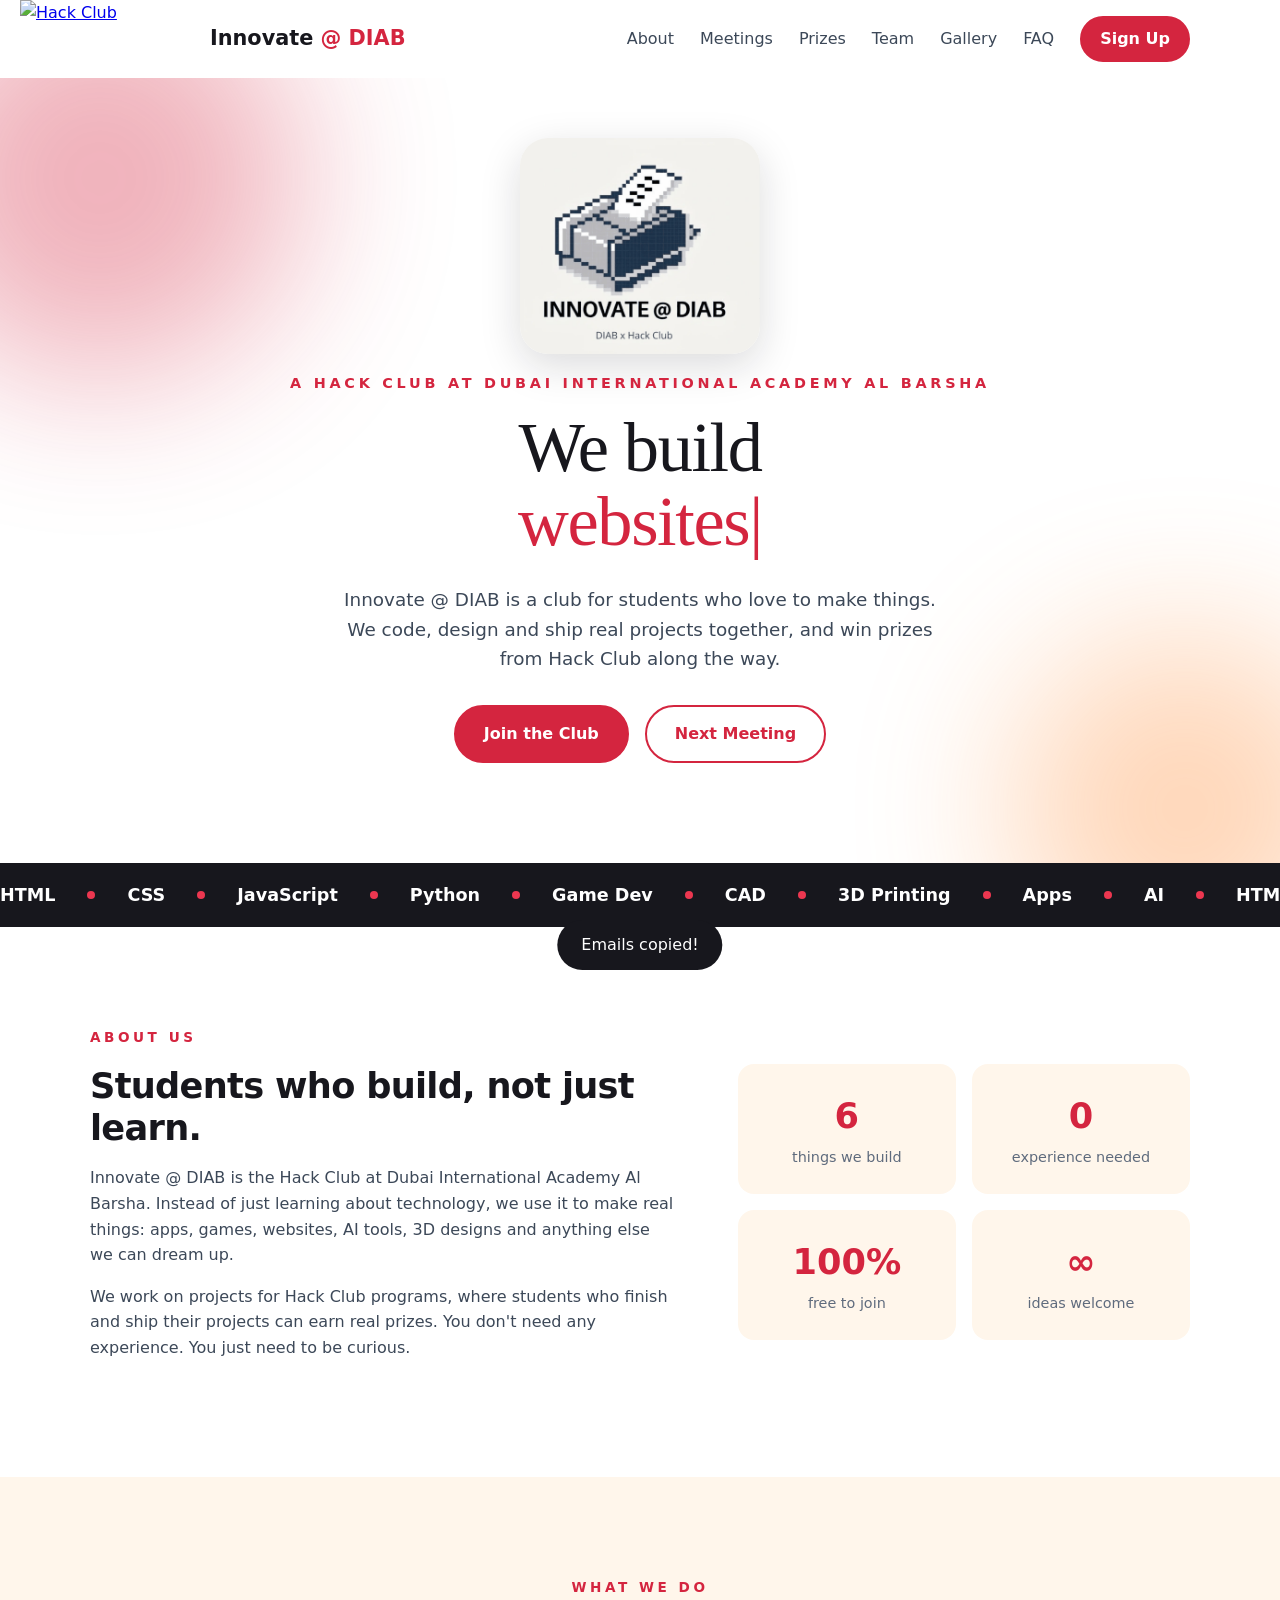
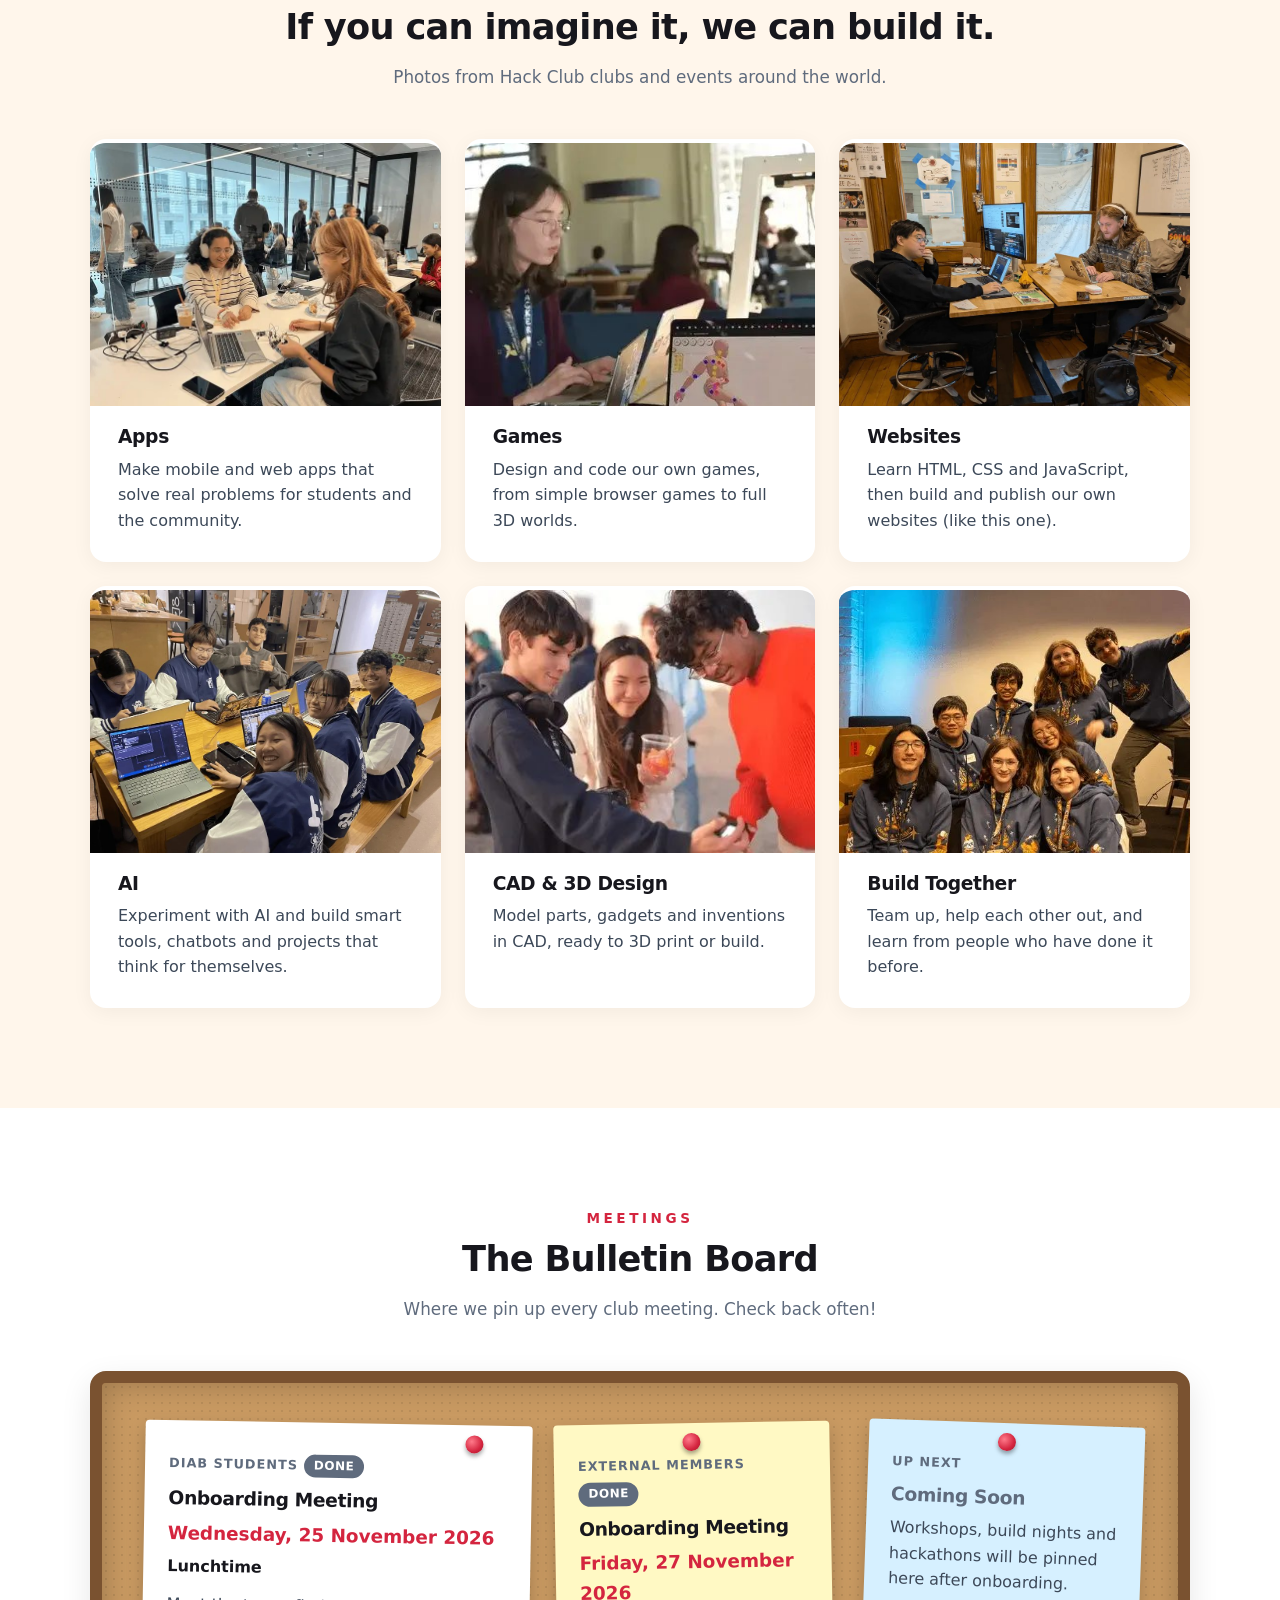
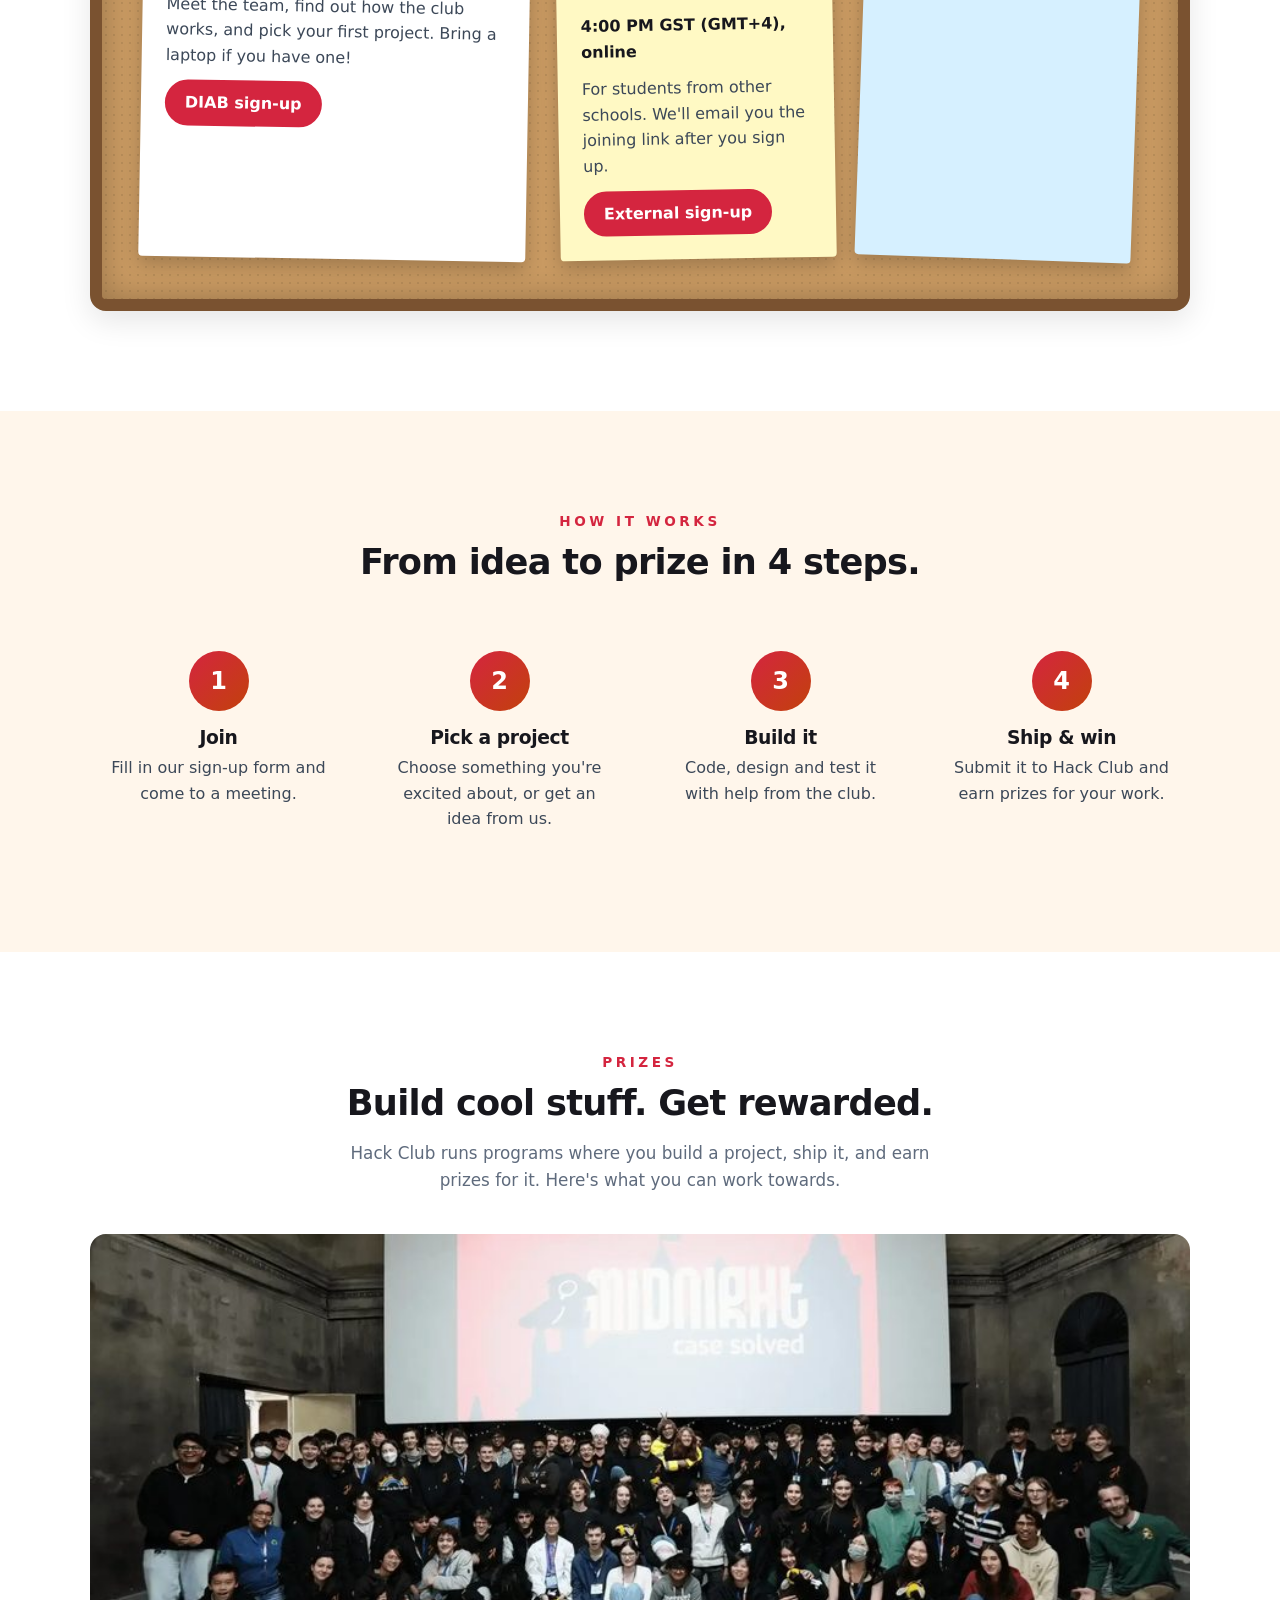
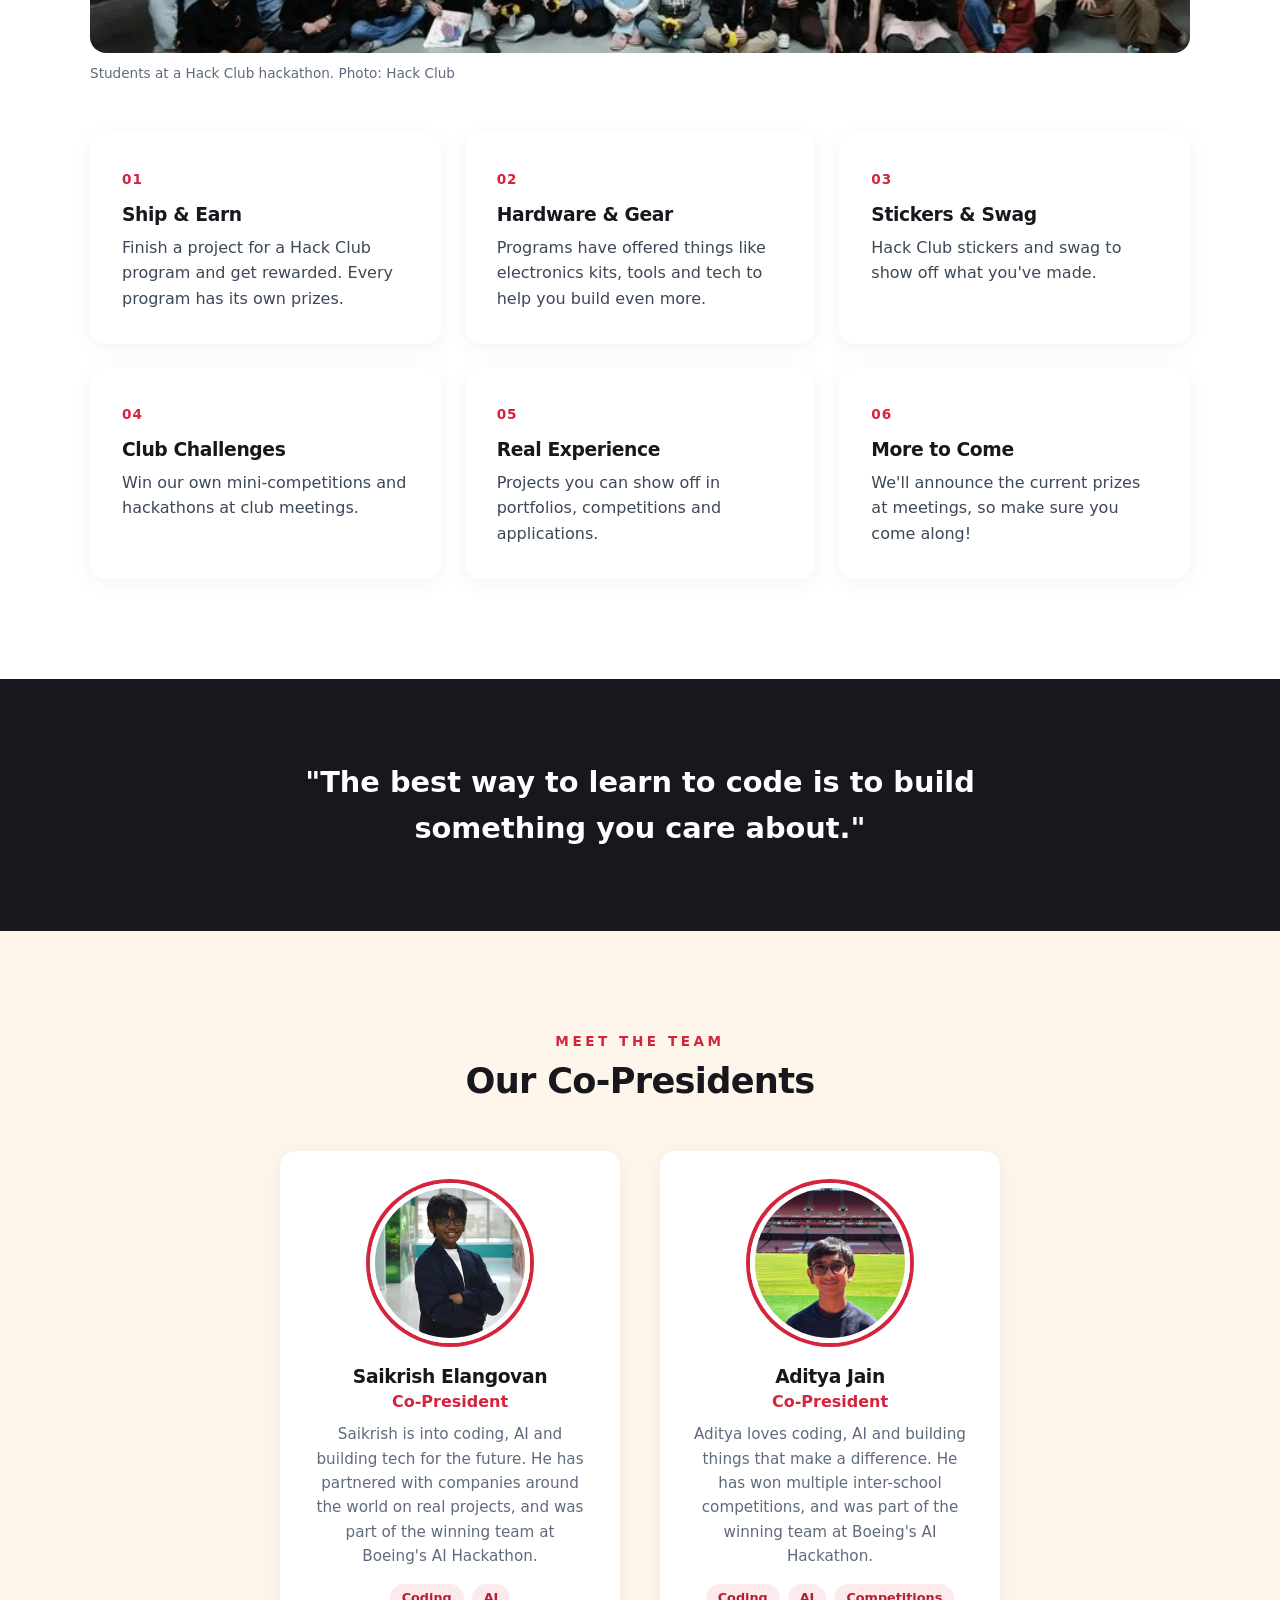
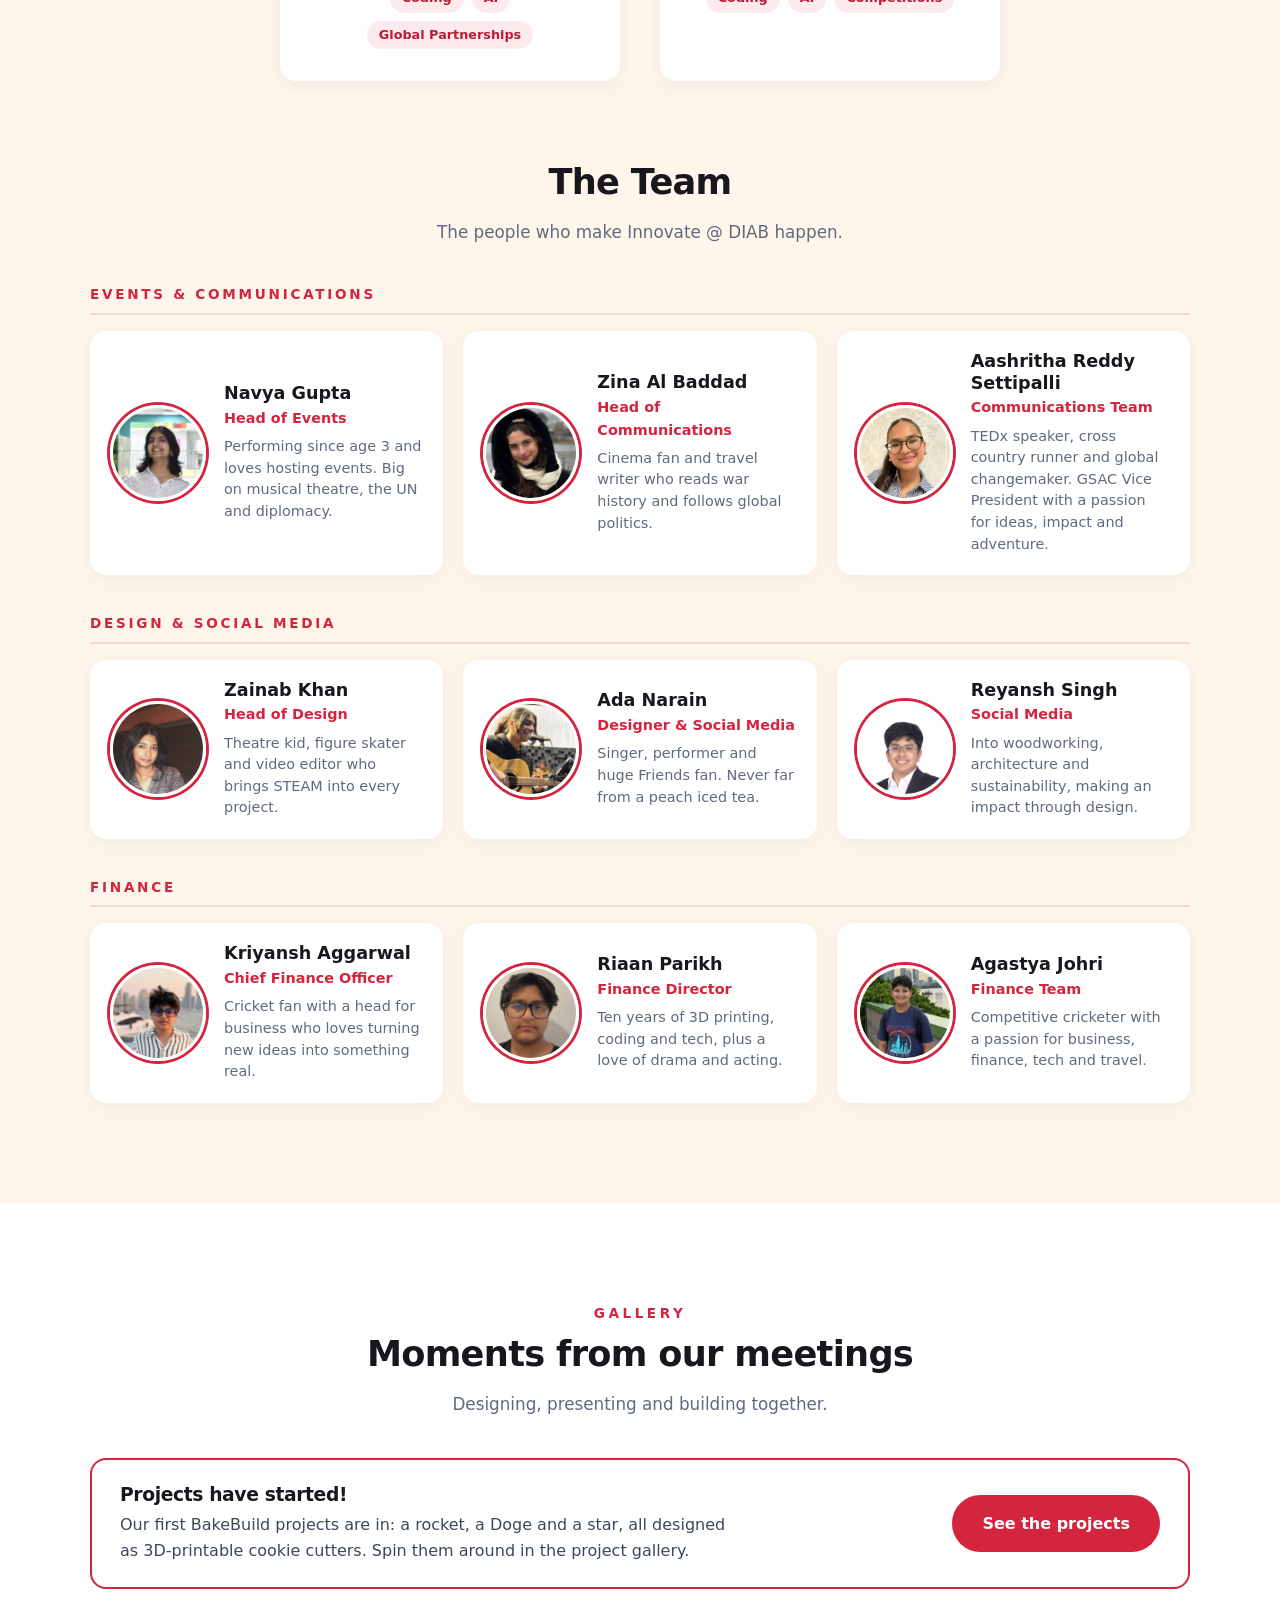
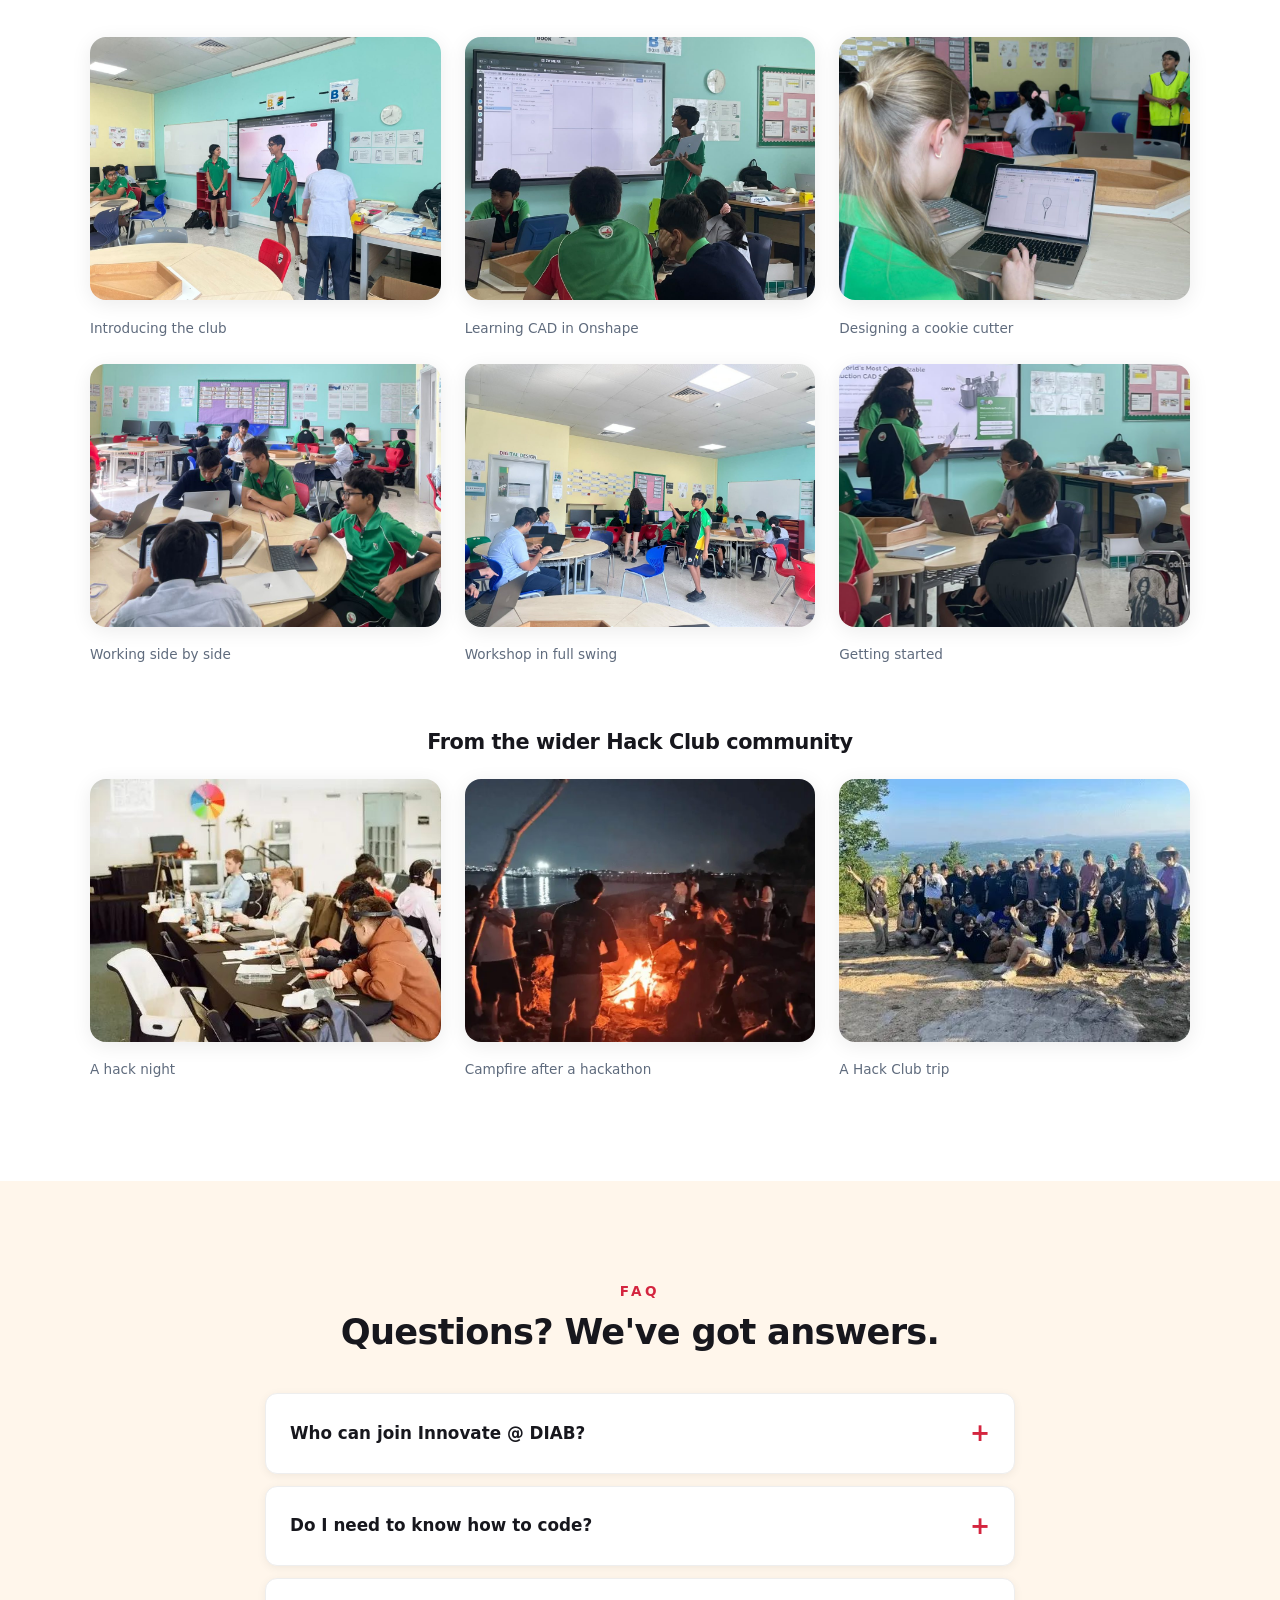
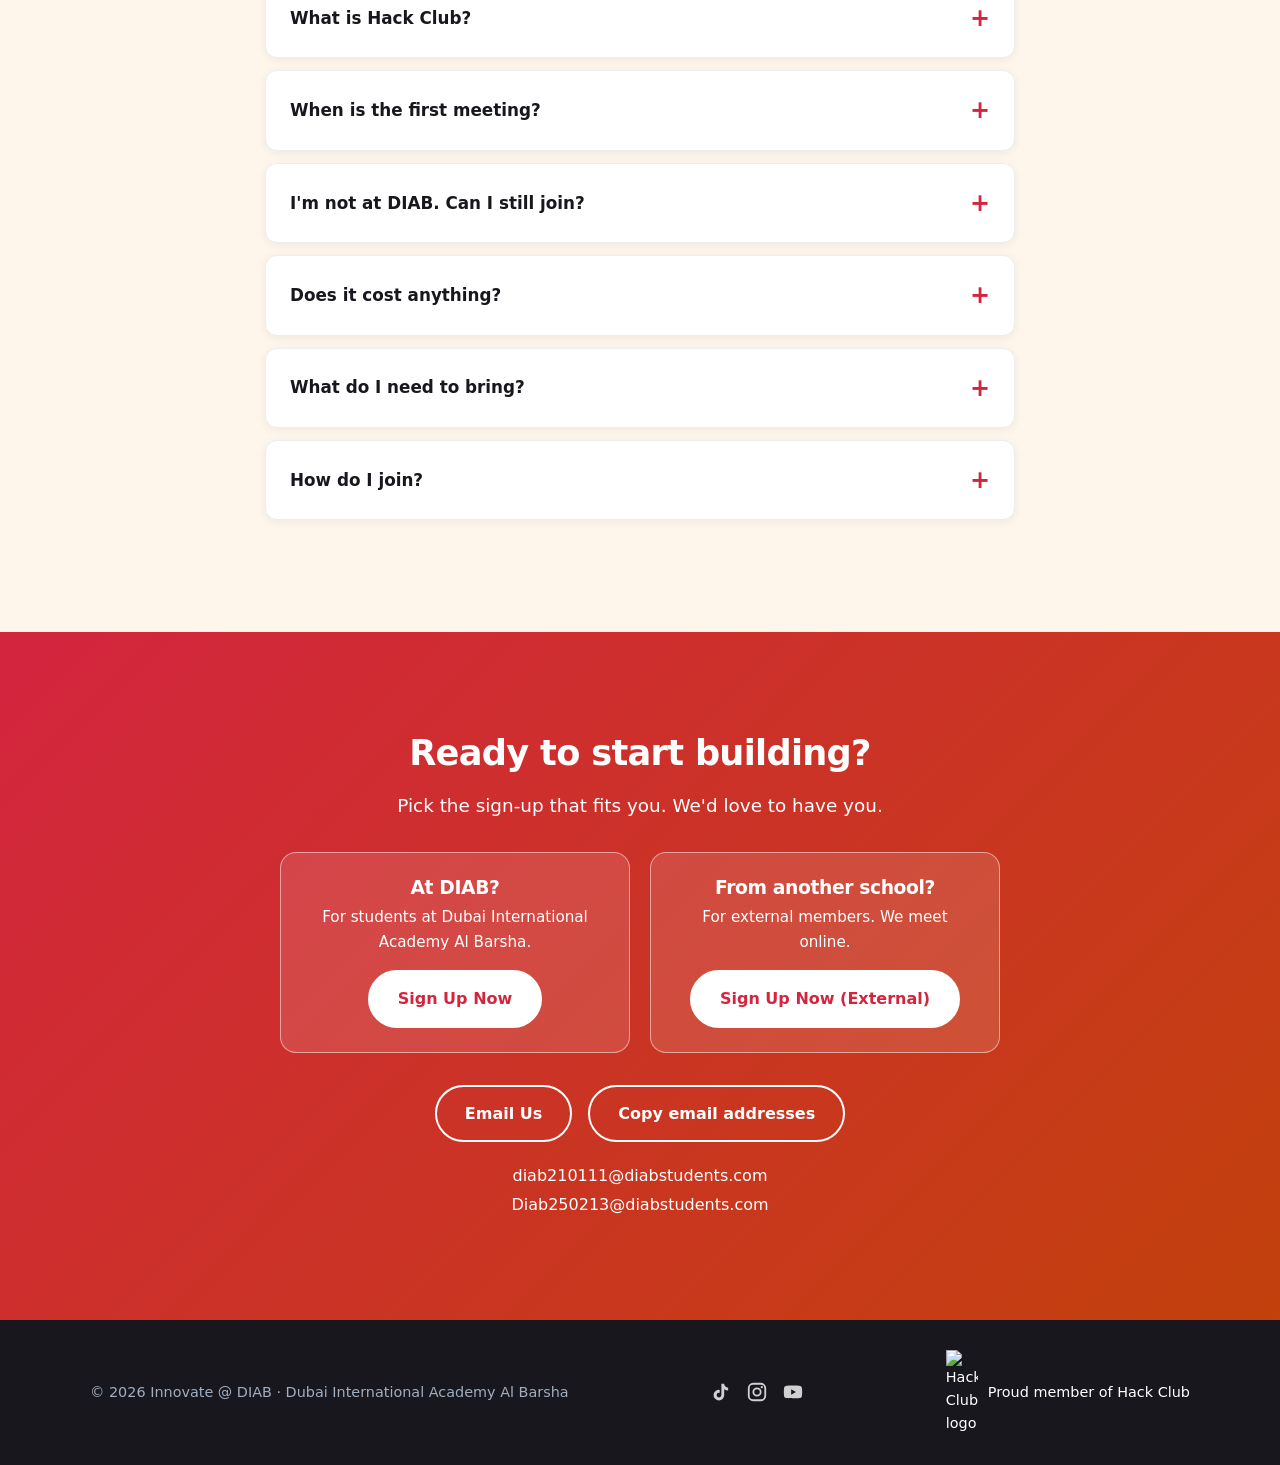
==== commit bf785b1c: "Add meeting photos to the gallery Co-Authored-By: Claude Sonnet 5.5 <noreply@anthropic.com>" ====
--- a/index.html
+++ b/index.html
@@ -13,7 +13,7 @@
   <meta property="og:type" content="website">
   <meta name="twitter:card" content="summary">
   <link rel="icon" href="logo.png">
-  <link rel="stylesheet" href="style.css?v=10">
+  <link rel="stylesheet" href="style.css?v=11">
 </head>
 <body>
 
@@ -303,17 +303,12 @@
     </div>
   </section>
 
-  <!-- GALLERY
-       No photos yet! When you have meeting photos:
-       1. Put the photo in this folder (for example meeting1.jpg)
-       2. Replace one of the <div class="photo-slot">...</div> blocks below with:
-          <img src="meeting1.jpg" alt="Our first meeting" class="photo">
-  -->
+  <!-- GALLERY: meeting photos live in images/meetings/ (4:3, about 1200px wide) -->
   <section class="section" id="gallery">
     <div class="container">
       <p class="section-label center">Gallery</p>
       <h2 class="center">Moments from our meetings</h2>
-      <p class="center section-sub">Photos coming soon, right after our first meeting!</p>
+      <p class="center section-sub">Designing, presenting and building together.</p>
       <div class="projects-started fade-in">
         <div>
           <h3>Projects have started!</h3>
@@ -322,11 +317,14 @@
         <a href="https://innovatediab-gallery.dino.icu/#bakebuild" target="_blank" rel="noopener" class="btn">See the projects</a>
       </div>
       <div class="gallery fade-in">
-        <div class="photo-slot"><p>Onboarding meeting</p><span>Photos coming soon</span></div>
-        <div class="photo-slot"><p>Build nights</p><span>Photos coming soon</span></div>
-        <div class="photo-slot"><p>Hackathons</p><span>Photos coming soon</span></div>
-      </div>
-      <h3 class="community-title">Until then, here's the Hack Club community</h3>
+        <figure class="community-photo"><img src="images/meetings/presenting.jpg" alt="Club leaders presenting the Innovate @ DIAB website to the room" class="photo" width="1200" height="900" loading="lazy"><figcaption>Introducing the club</figcaption></figure>
+        <figure class="community-photo"><img src="images/meetings/cad-lesson.jpg" alt="A student walking the group through Onshape on the classroom screen" class="photo" width="1200" height="900" loading="lazy"><figcaption>Learning CAD in Onshape</figcaption></figure>
+        <figure class="community-photo"><img src="images/meetings/designing.jpg" alt="A student designing a racket-shaped cookie cutter on a laptop" class="photo" width="1200" height="900" loading="lazy"><figcaption>Designing a cookie cutter</figcaption></figure>
+        <figure class="community-photo"><img src="images/meetings/teamwork.jpg" alt="Students working on laptops around a table" class="photo" width="1200" height="900" loading="lazy"><figcaption>Working side by side</figcaption></figure>
+        <figure class="community-photo"><img src="images/meetings/workshop.jpg" alt="A busy classroom with students building their projects" class="photo" width="1200" height="900" loading="lazy"><figcaption>Workshop in full swing</figcaption></figure>
+        <figure class="community-photo"><img src="images/meetings/getting-started.jpg?v=2" alt="Students getting set up with Onshape" class="photo" width="912" height="684" loading="lazy"><figcaption>Getting started</figcaption></figure>
+      </div>
+      <h3 class="community-title">From the wider Hack Club community</h3>
       <div class="gallery fade-in">
         <figure class="community-photo"><img src="images/hack-night.jpg" alt="Students coding at a Hack Club hack night" class="photo" loading="lazy"><figcaption>A hack night</figcaption></figure>
         <figure class="community-photo"><img src="images/campfire.jpg" alt="Hack Clubbers around a campfire at night" class="photo" loading="lazy"><figcaption>Campfire after a hackathon</figcaption></figure>
--- a/style.css
+++ b/style.css
@@ -579,3 +579,5 @@
     .crew-photo { width: 80px; height: 80px; }
 }
 .brand { white-space: nowrap; }
+
+.photo { height: auto; }
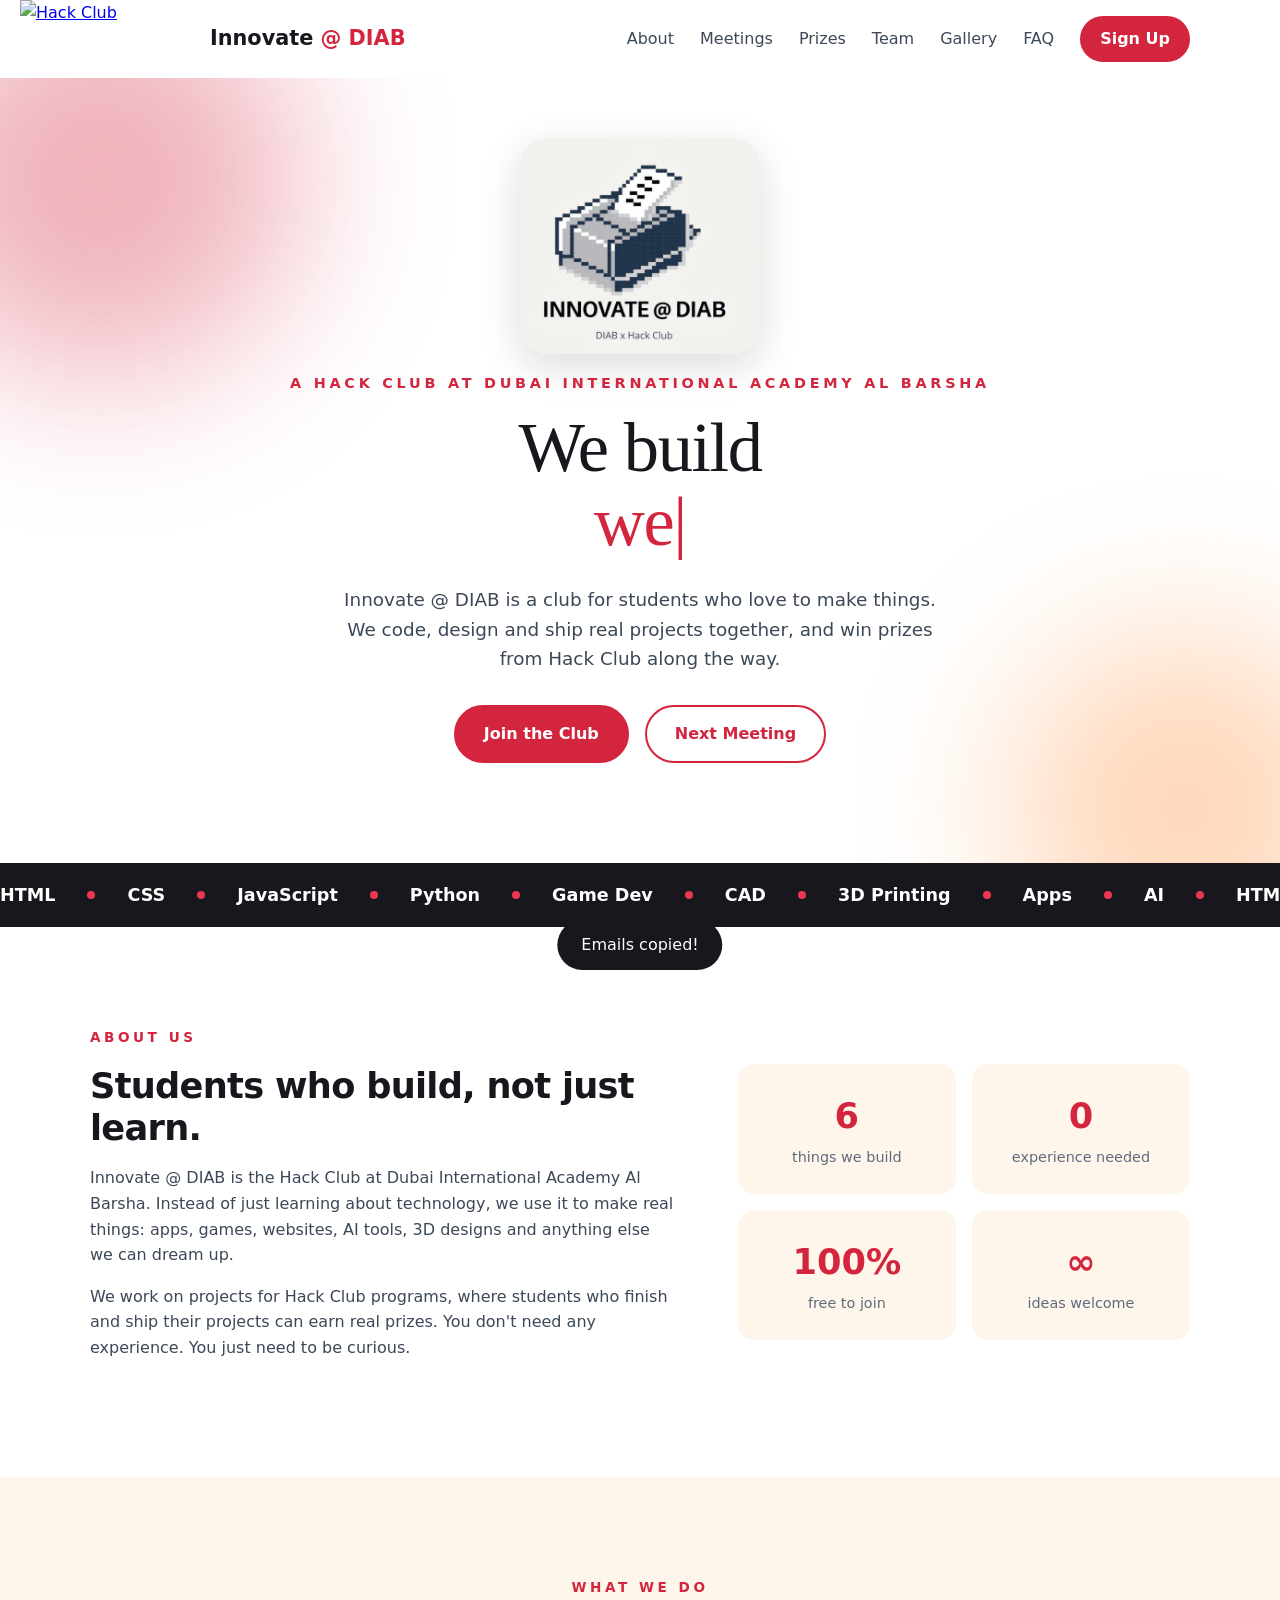
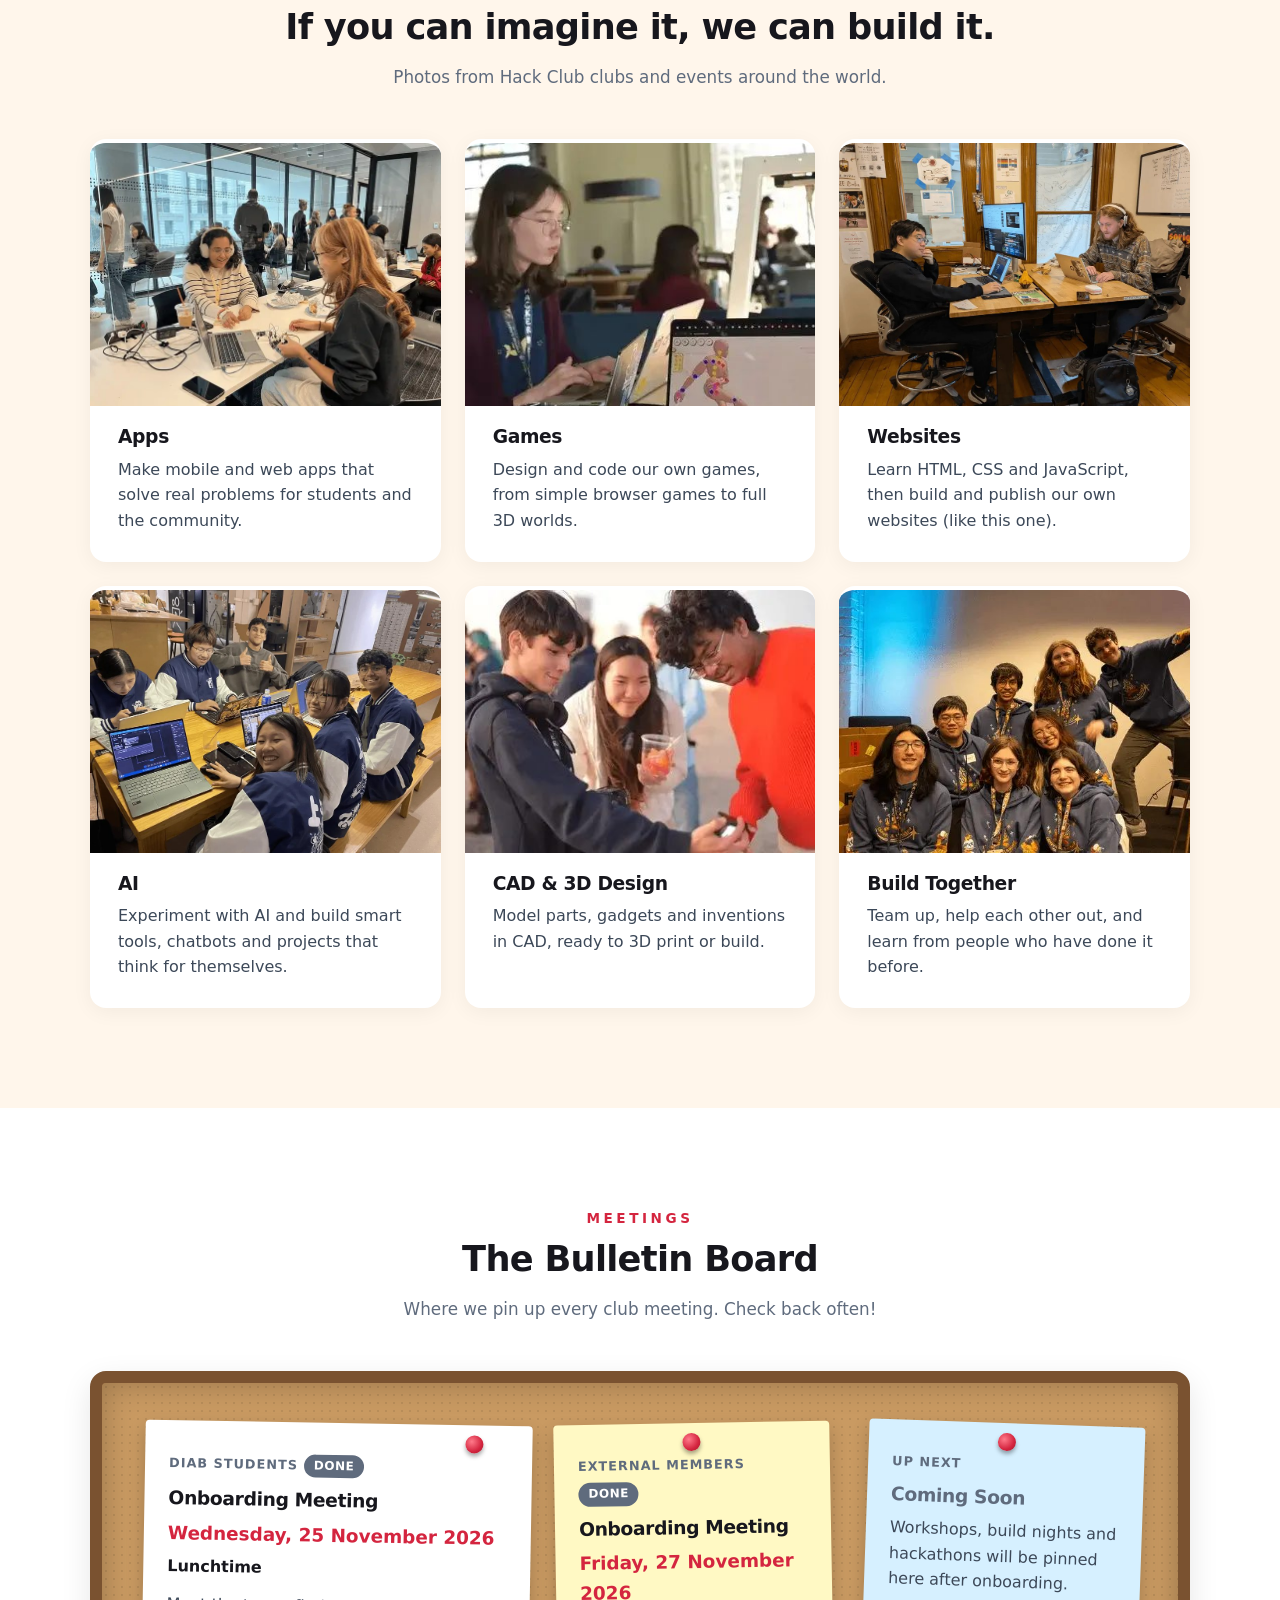
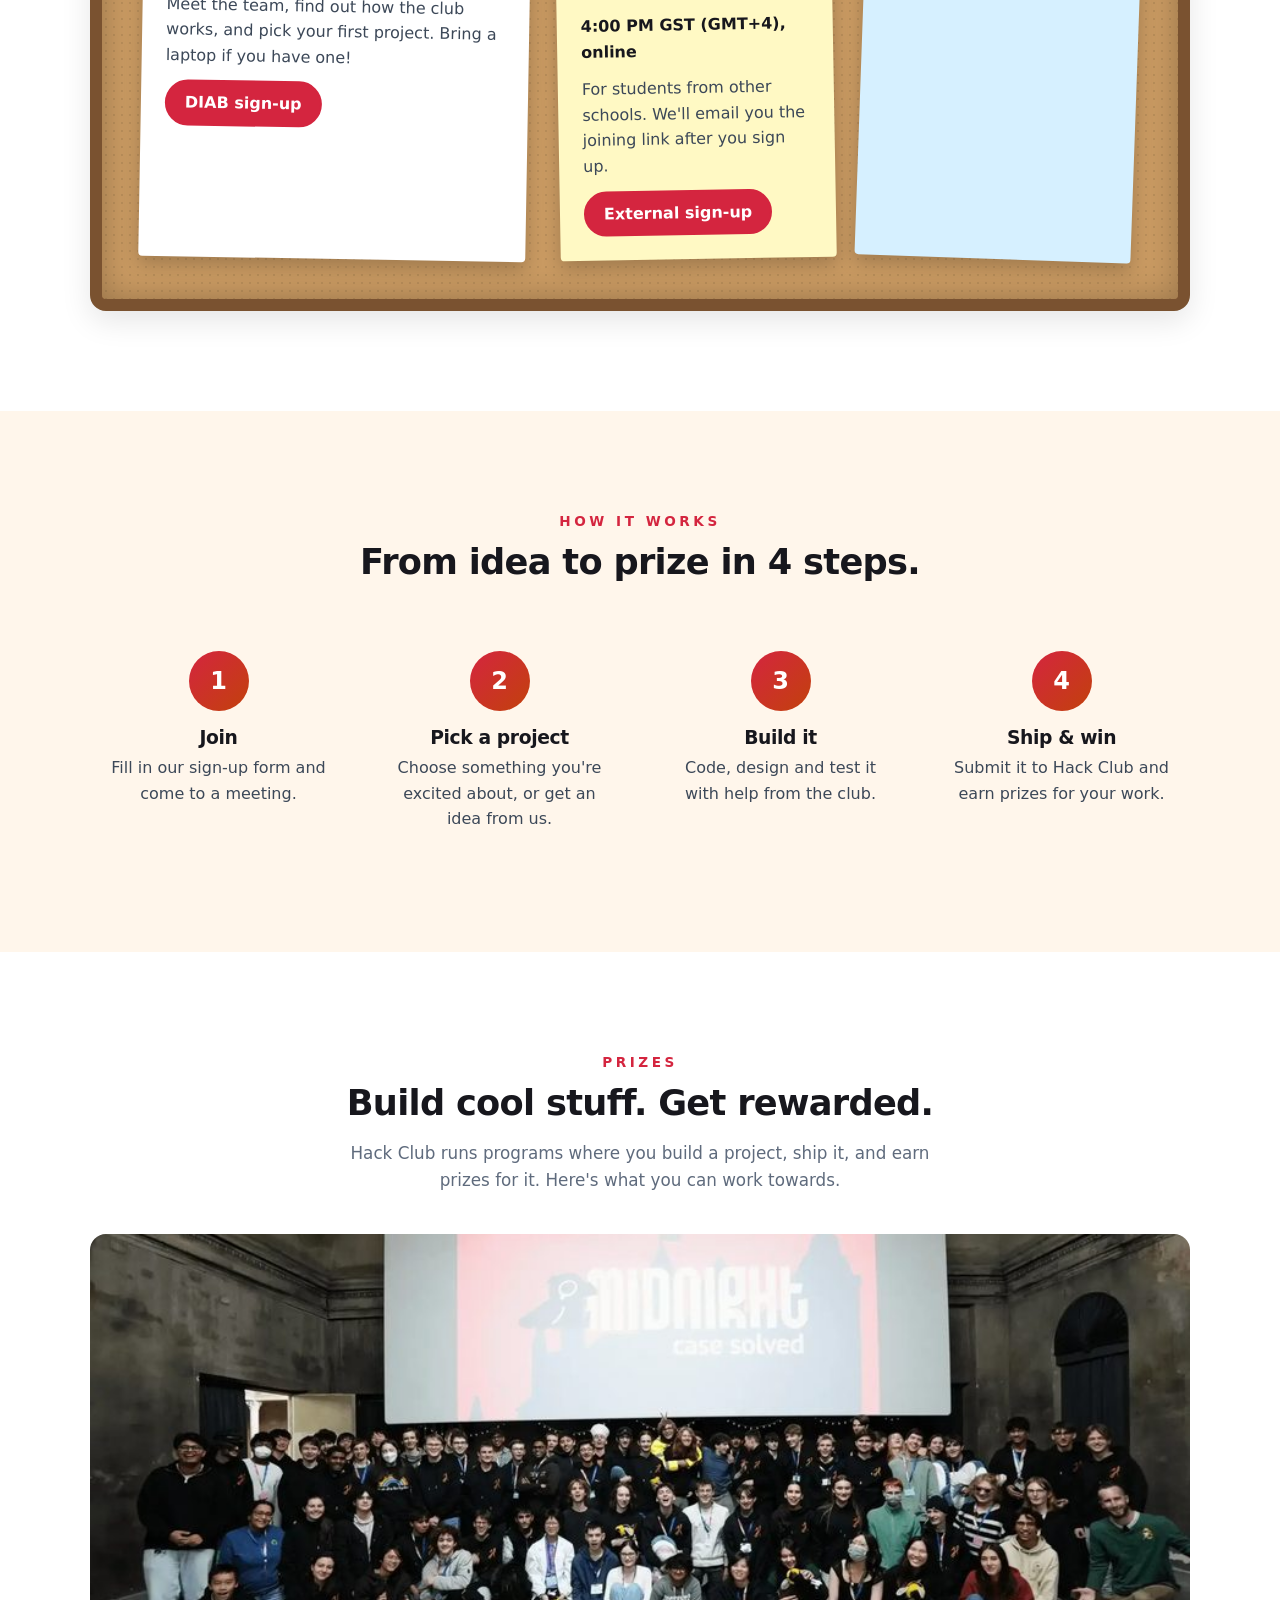
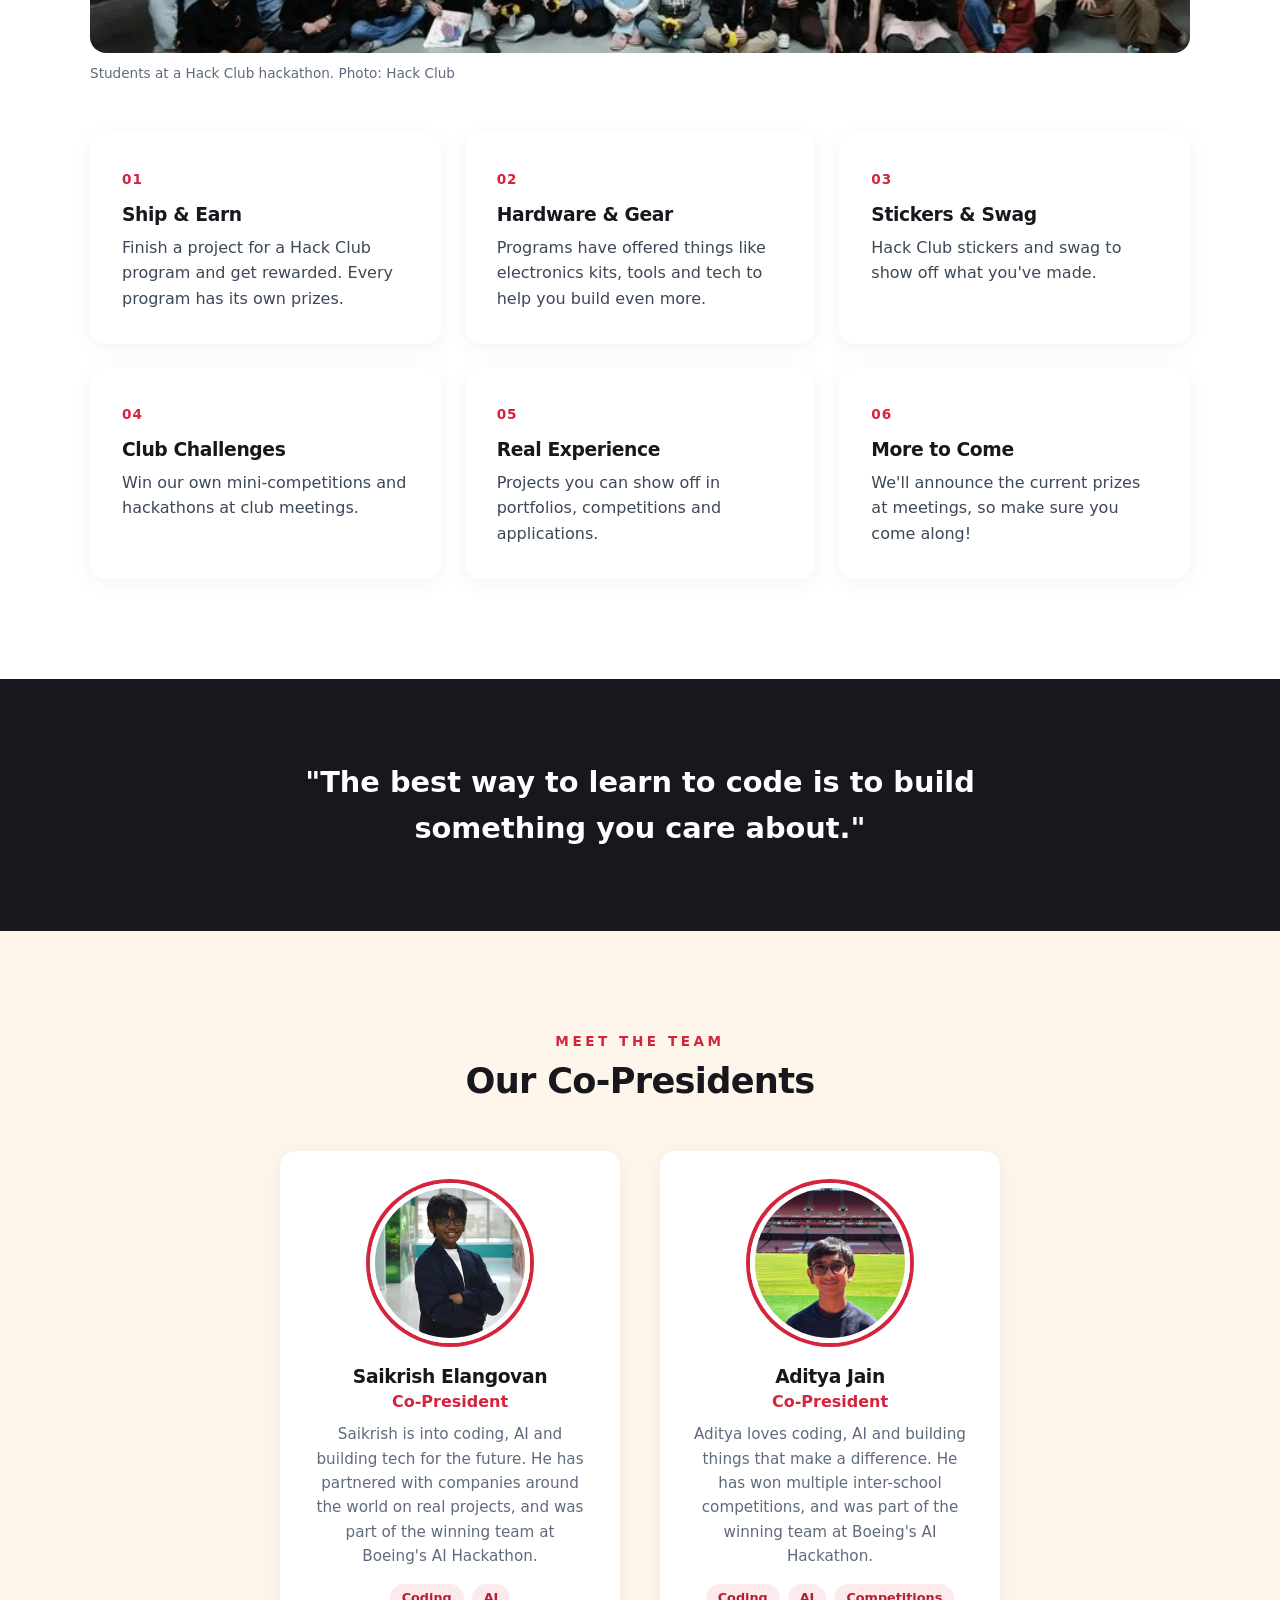
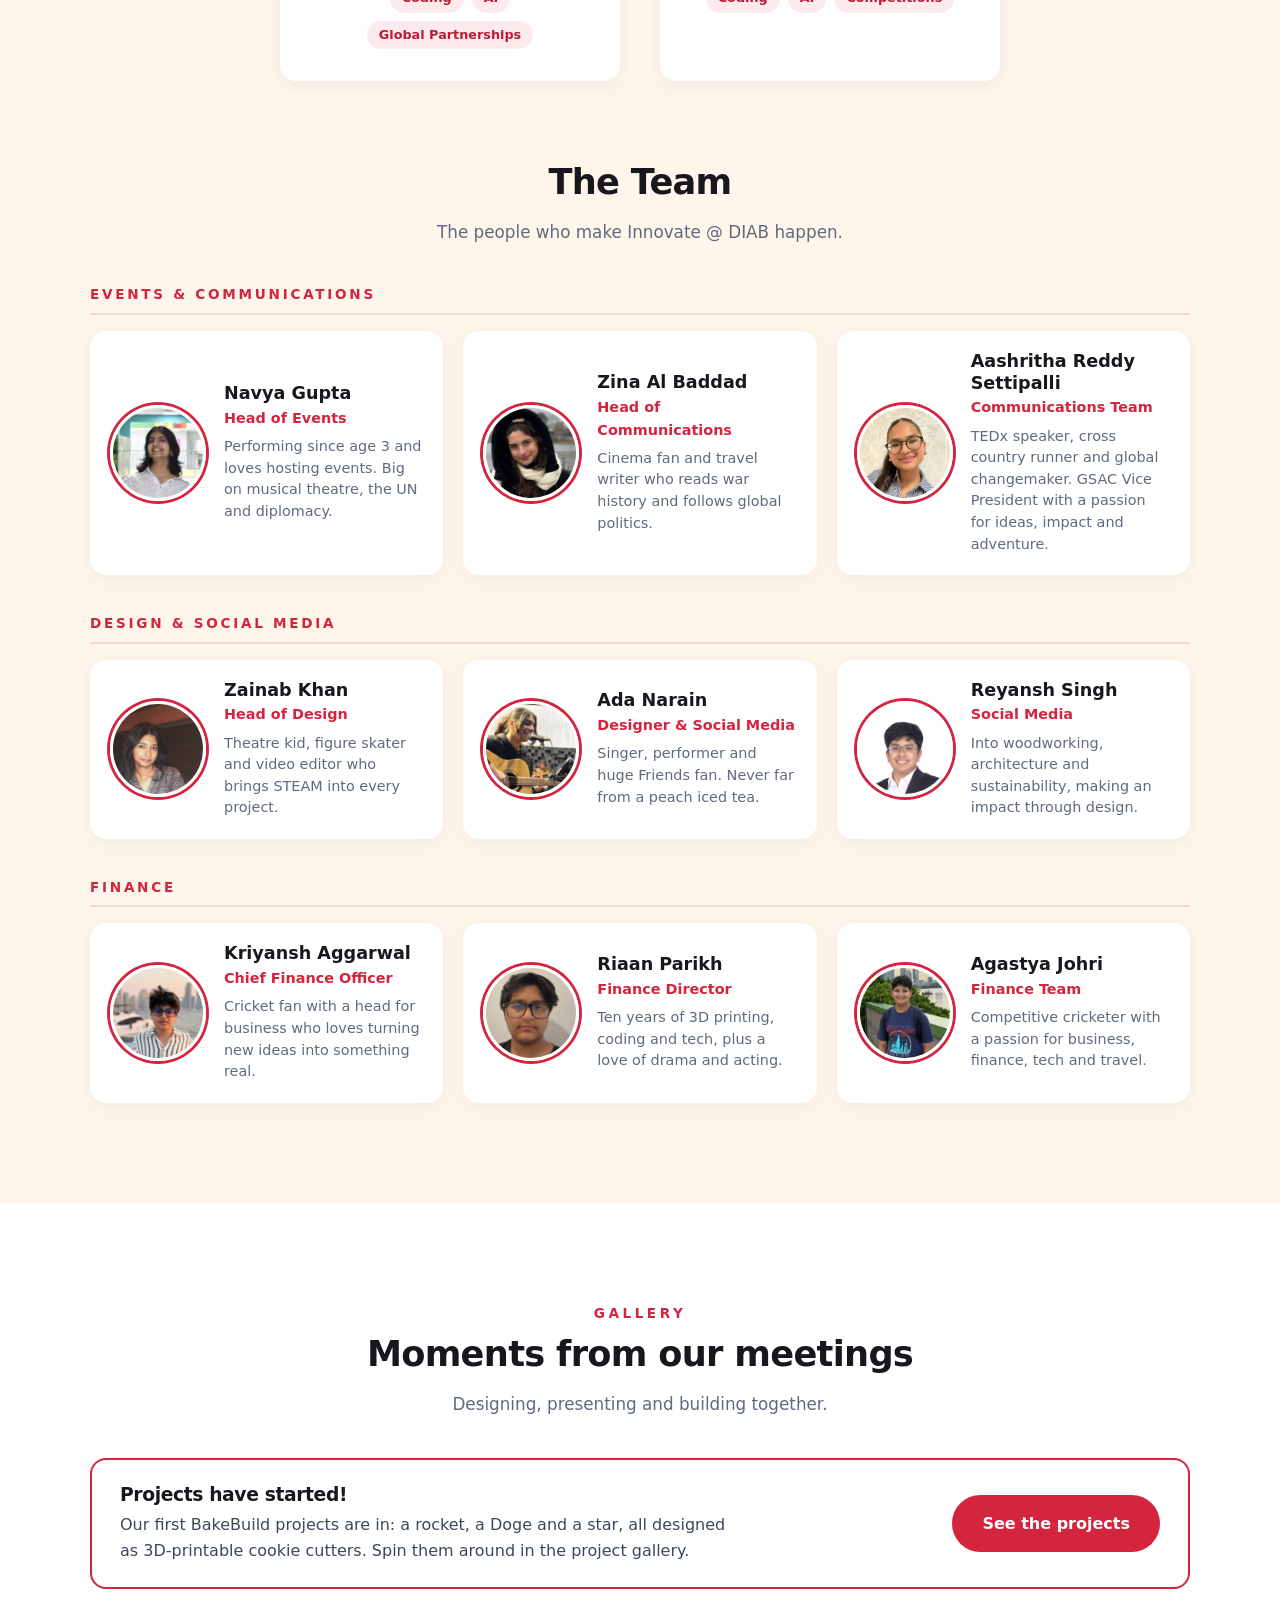
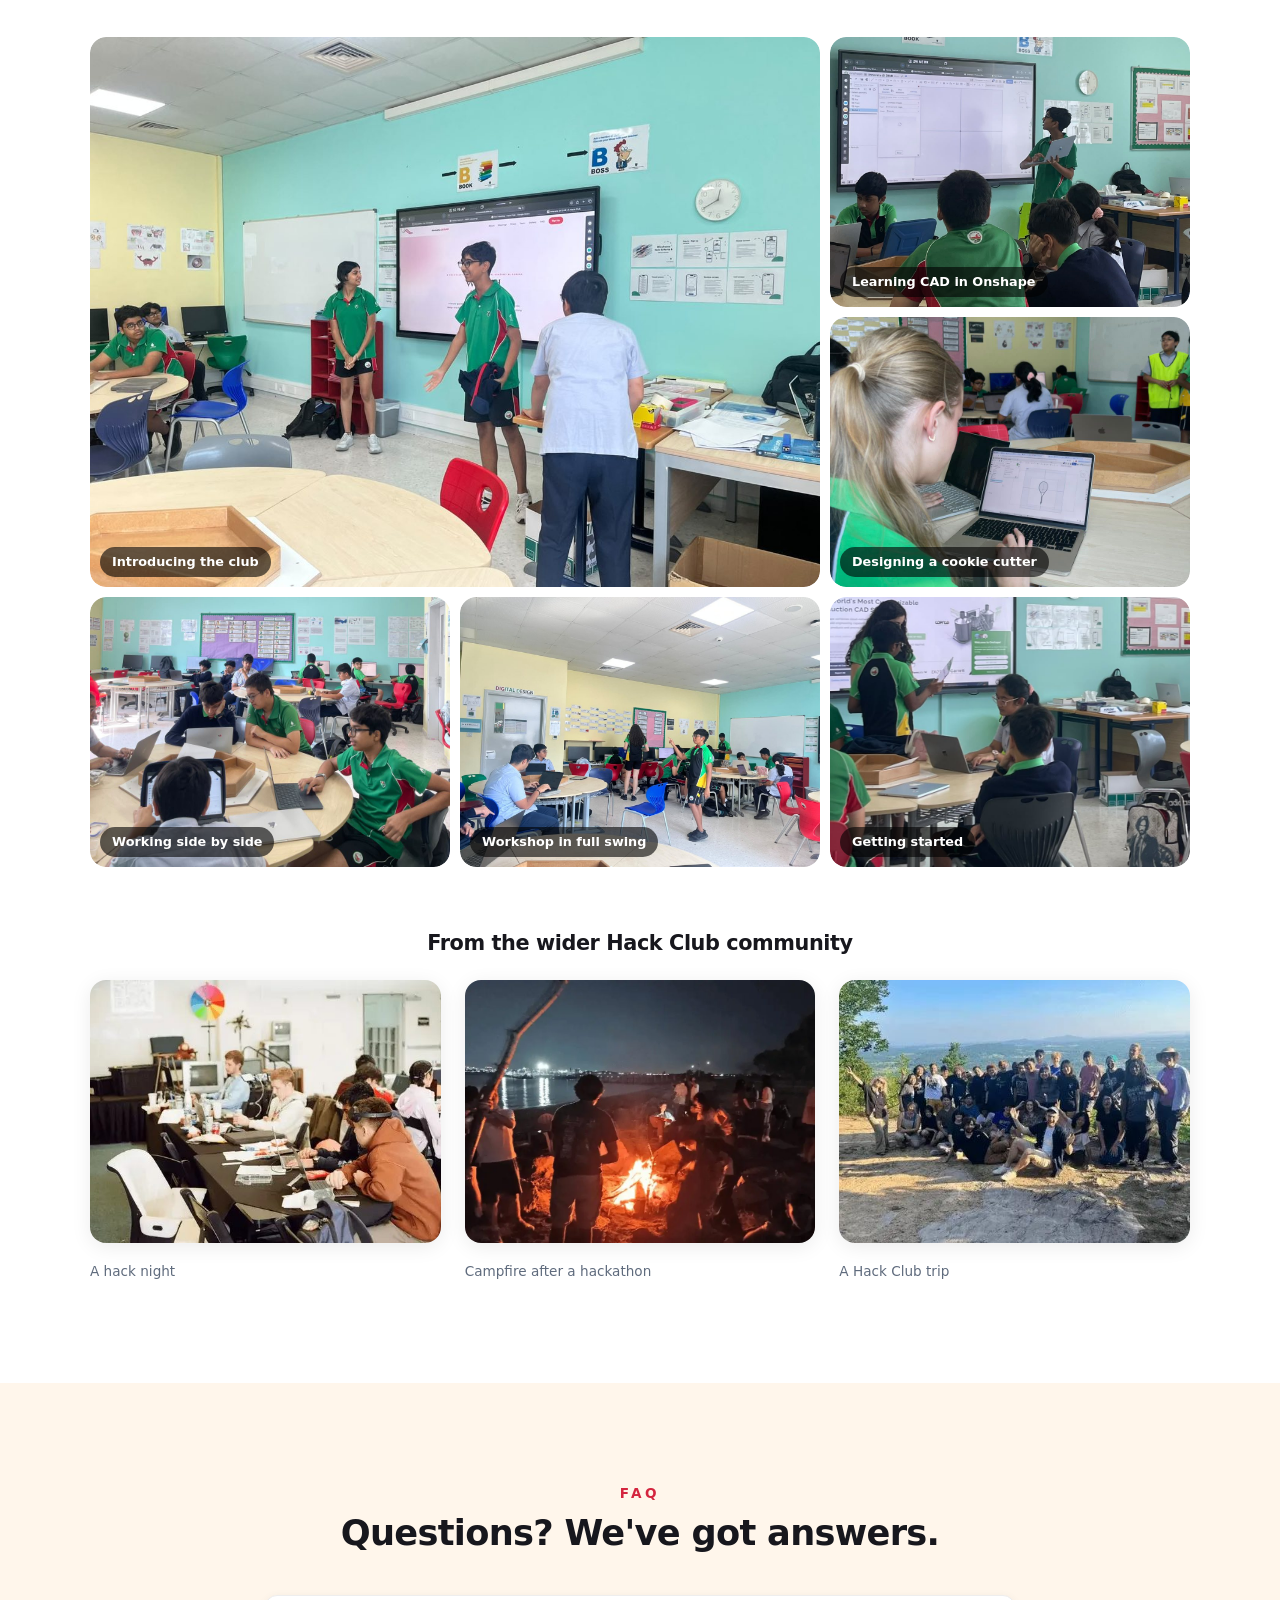
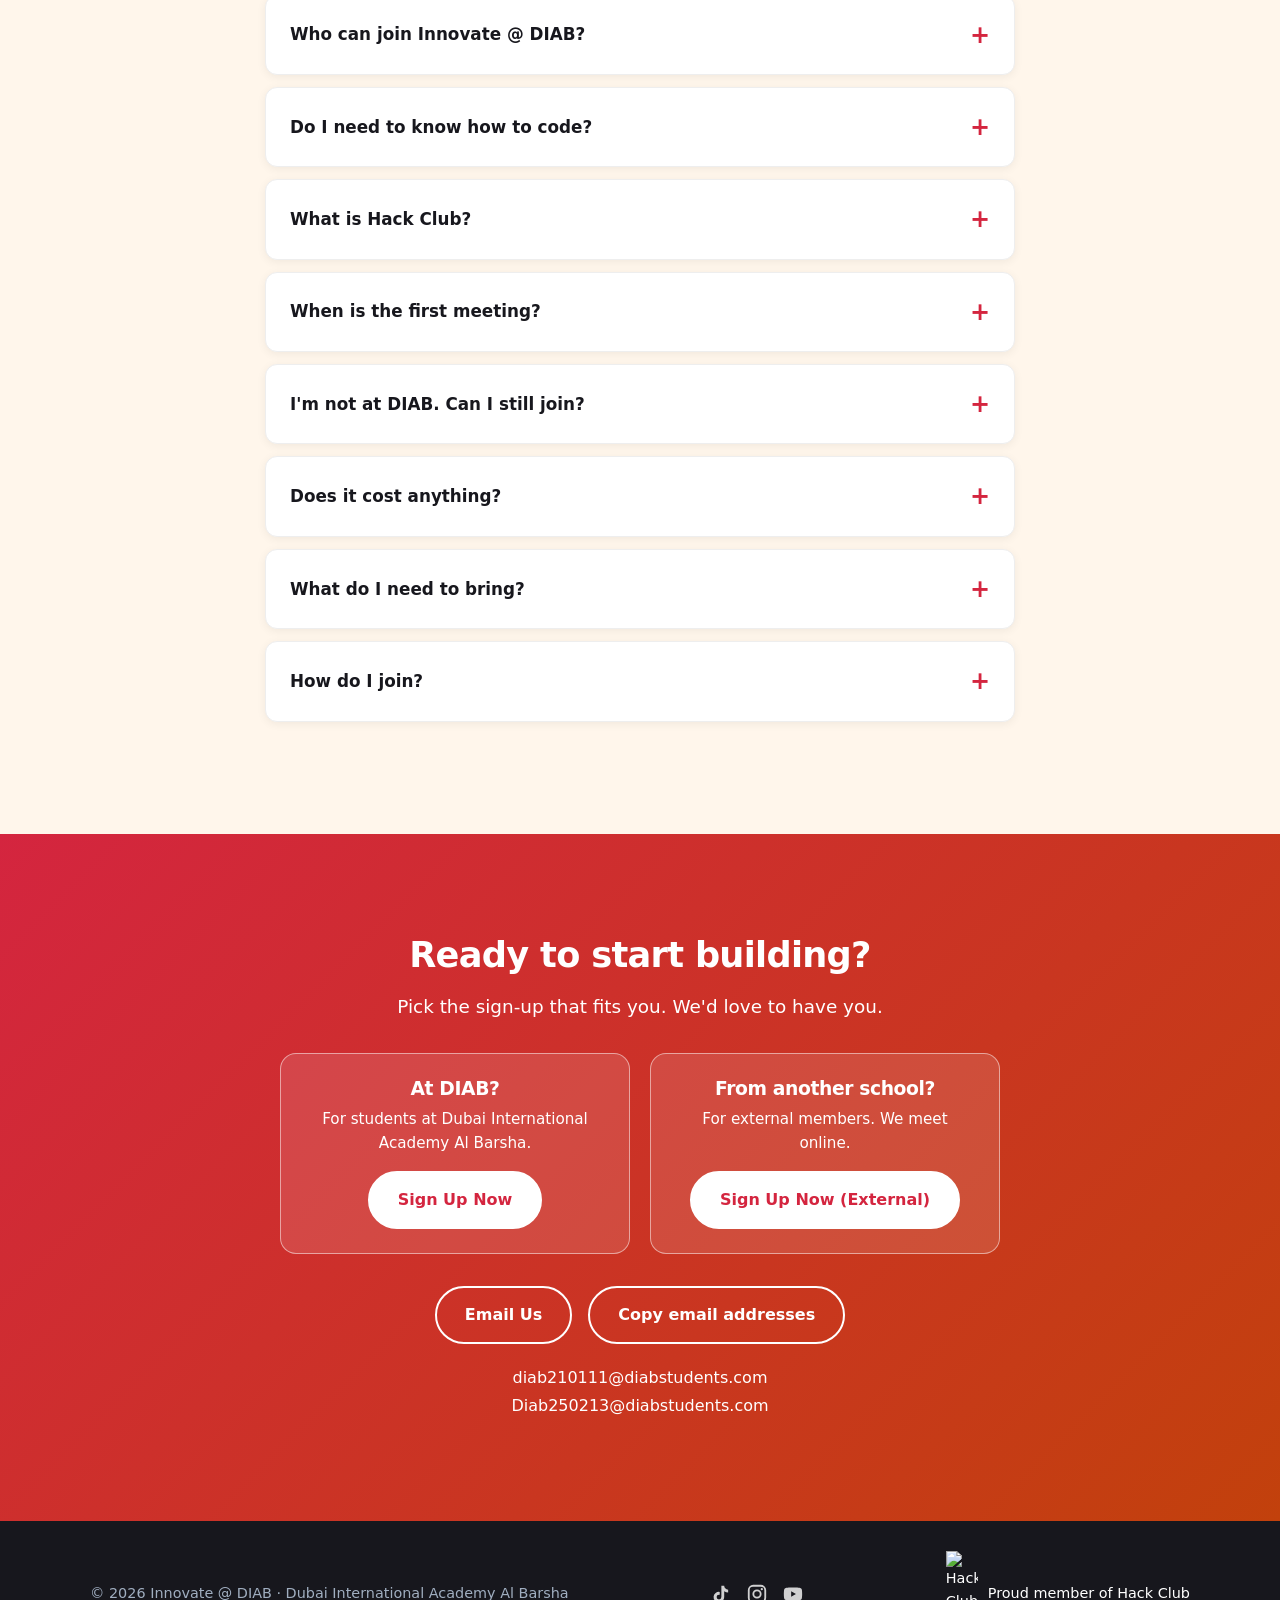
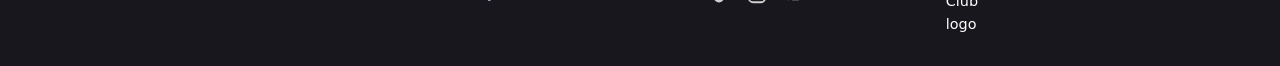
==== commit fcea8622: "Show meeting photos as a collage Co-Authored-By: Claude Sonnet 5.5 <noreply@anthropic.com>" ====
--- a/index.html
+++ b/index.html
@@ -13,7 +13,7 @@
   <meta property="og:type" content="website">
   <meta name="twitter:card" content="summary">
   <link rel="icon" href="logo.png">
-  <link rel="stylesheet" href="style.css?v=11">
+  <link rel="stylesheet" href="style.css?v=12">
 </head>
 <body>
 
@@ -316,7 +316,7 @@
         </div>
         <a href="https://innovatediab-gallery.dino.icu/#bakebuild" target="_blank" rel="noopener" class="btn">See the projects</a>
       </div>
-      <div class="gallery fade-in">
+      <div class="gallery collage fade-in">
         <figure class="community-photo"><img src="images/meetings/presenting.jpg" alt="Club leaders presenting the Innovate @ DIAB website to the room" class="photo" width="1200" height="900" loading="lazy"><figcaption>Introducing the club</figcaption></figure>
         <figure class="community-photo"><img src="images/meetings/cad-lesson.jpg" alt="A student walking the group through Onshape on the classroom screen" class="photo" width="1200" height="900" loading="lazy"><figcaption>Learning CAD in Onshape</figcaption></figure>
         <figure class="community-photo"><img src="images/meetings/designing.jpg" alt="A student designing a racket-shaped cookie cutter on a laptop" class="photo" width="1200" height="900" loading="lazy"><figcaption>Designing a cookie cutter</figcaption></figure>
--- a/style.css
+++ b/style.css
@@ -581,3 +581,19 @@
 .brand { white-space: nowrap; }
 
 .photo { height: auto; }
+
+/* ===== Meeting photo collage: one large photo, five smaller ones ===== */
+.gallery.collage { gap: 10px; }
+.collage figure { position: relative; overflow: hidden; border-radius: var(--radius); }
+.collage .photo { display: block; height: 100%; }
+.collage figure:first-child { grid-column: span 2; grid-row: span 2; }
+.collage figure:first-child .photo { aspect-ratio: auto; position: absolute; inset: 0; }
+.collage figcaption { position: absolute; left: 10px; bottom: 10px; margin: 0; padding: 5px 12px;
+  border-radius: 999px; background: rgba(0, 0, 0, 0.6); color: #fff; font-size: 0.8rem; font-weight: 600; }
+@media (max-width: 760px) {
+  .gallery.collage { grid-template-columns: 1fr 1fr; gap: 6px; }
+  .collage figure:first-child { grid-row: auto; }
+  .collage figure:first-child .photo { position: static; aspect-ratio: 4 / 3; }
+  .collage figure:last-child { grid-column: span 2; }
+  .collage figcaption { left: 6px; bottom: 6px; padding: 3px 8px; font-size: 0.68rem; }
+}
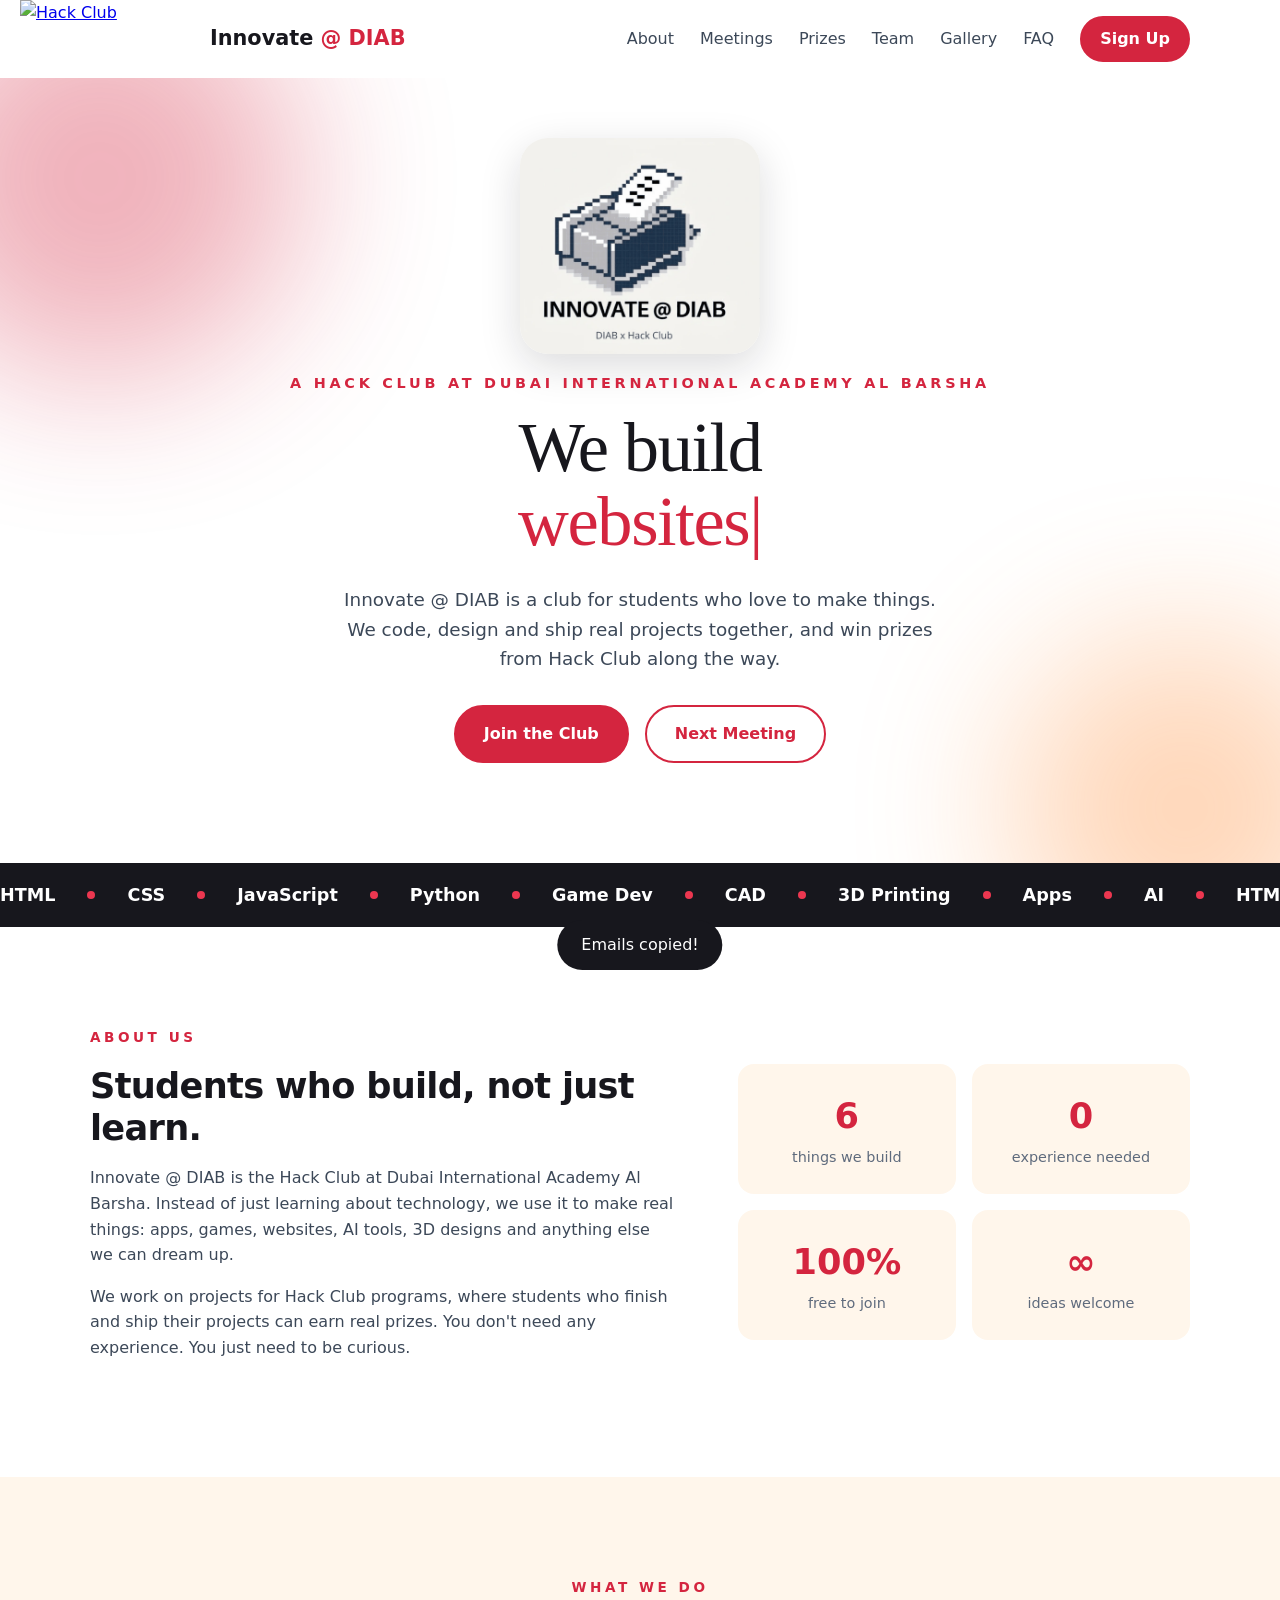
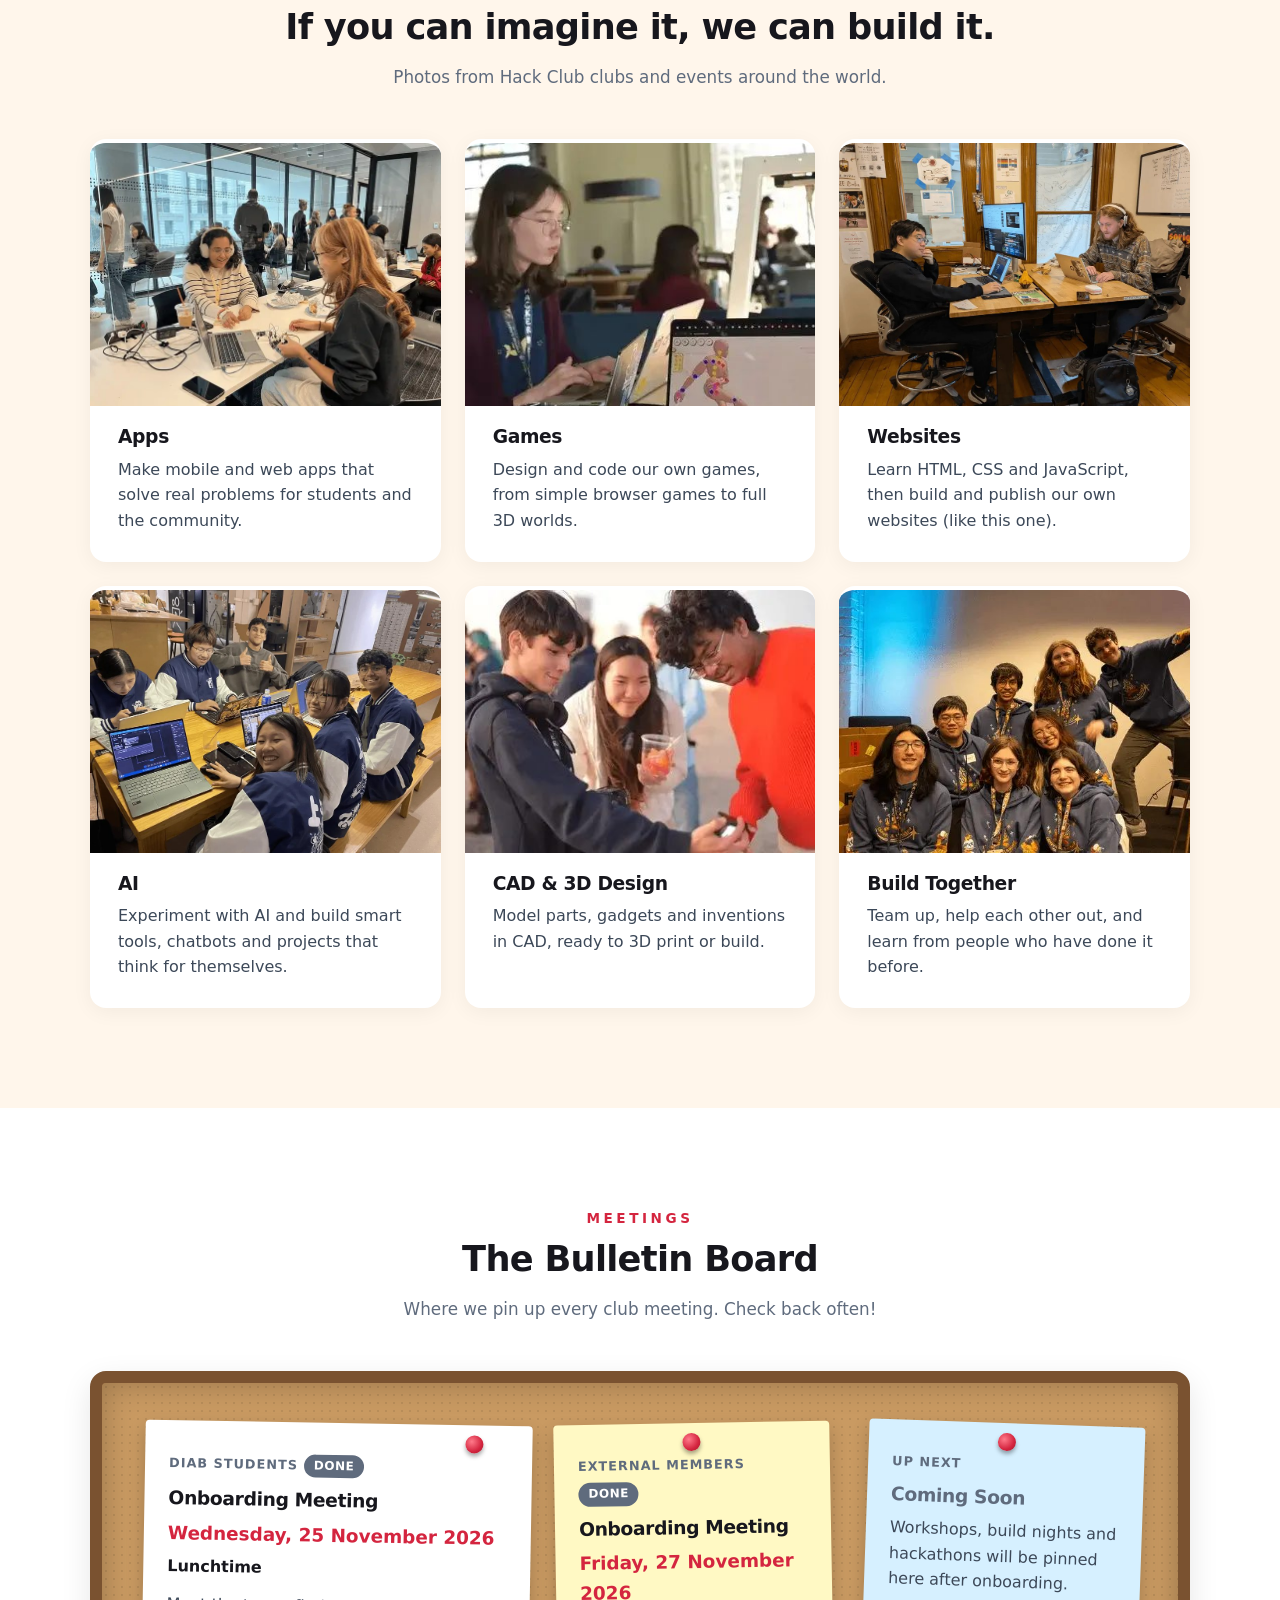
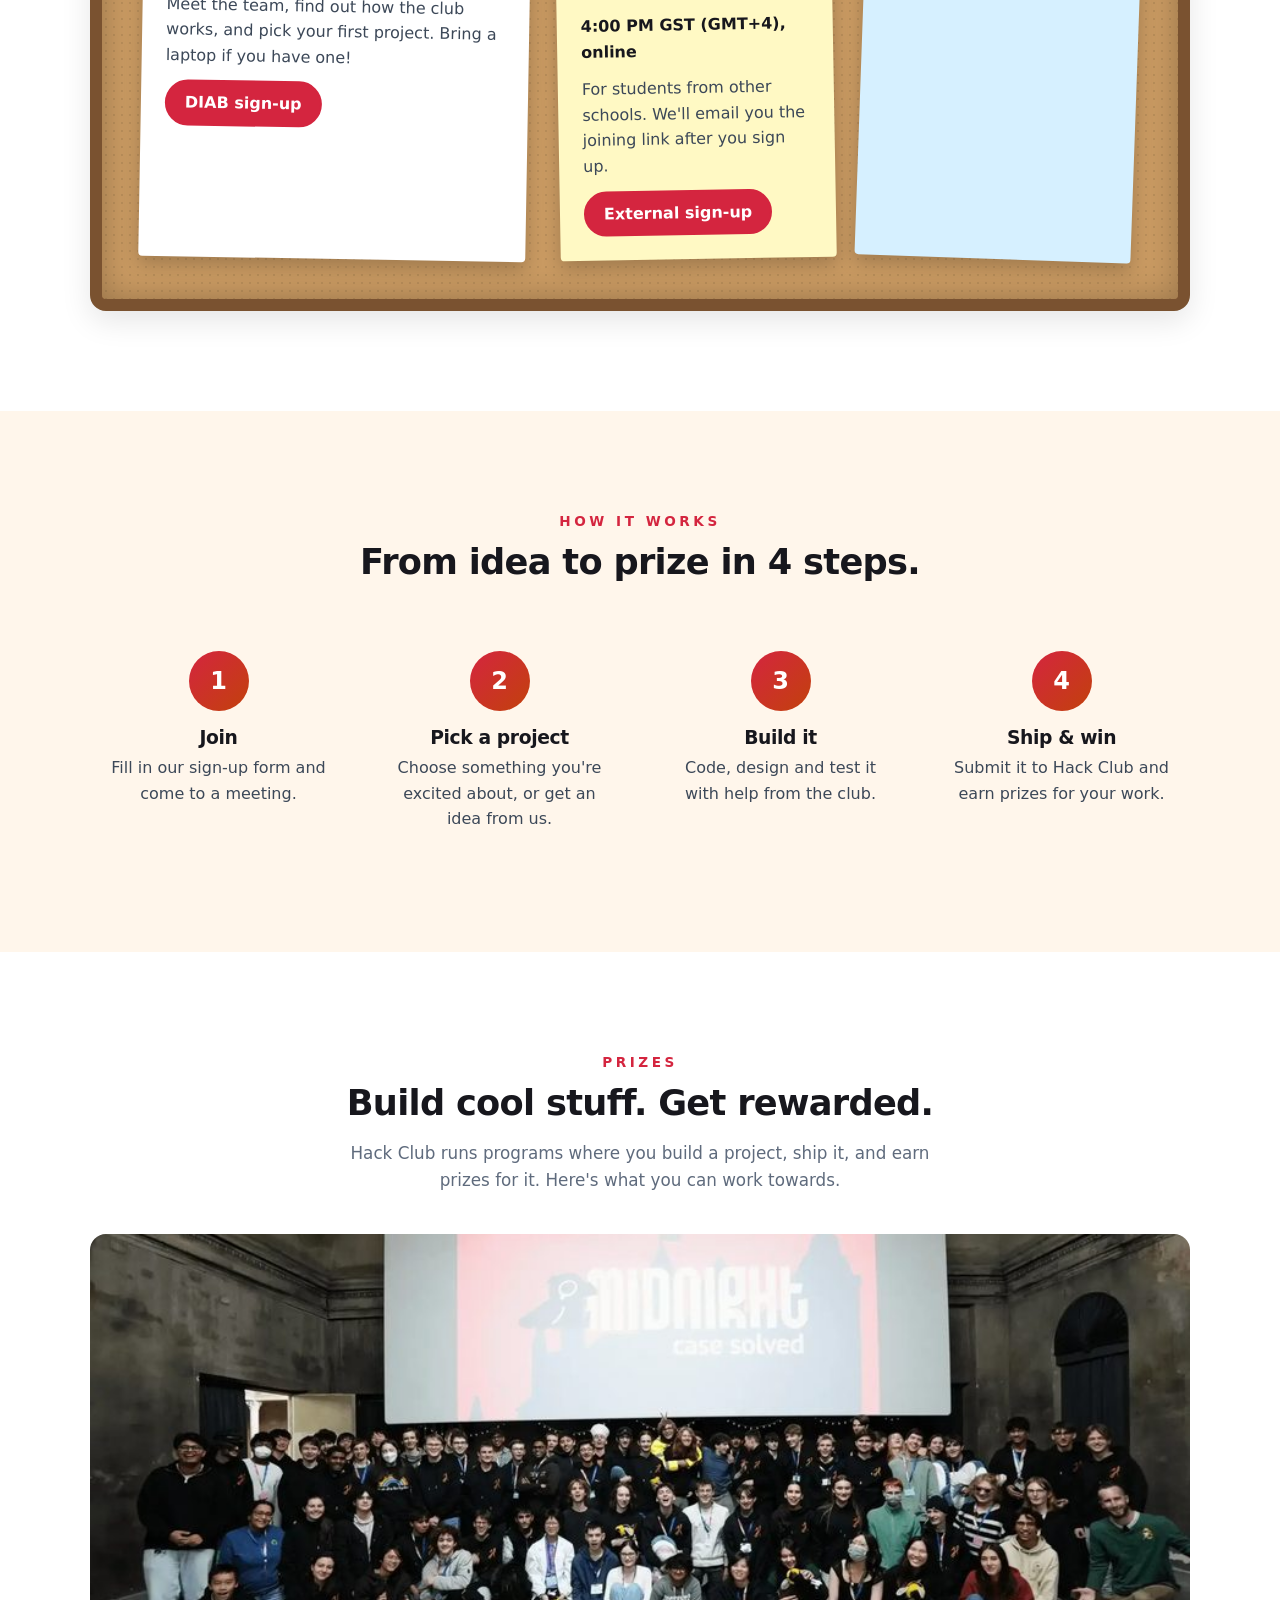
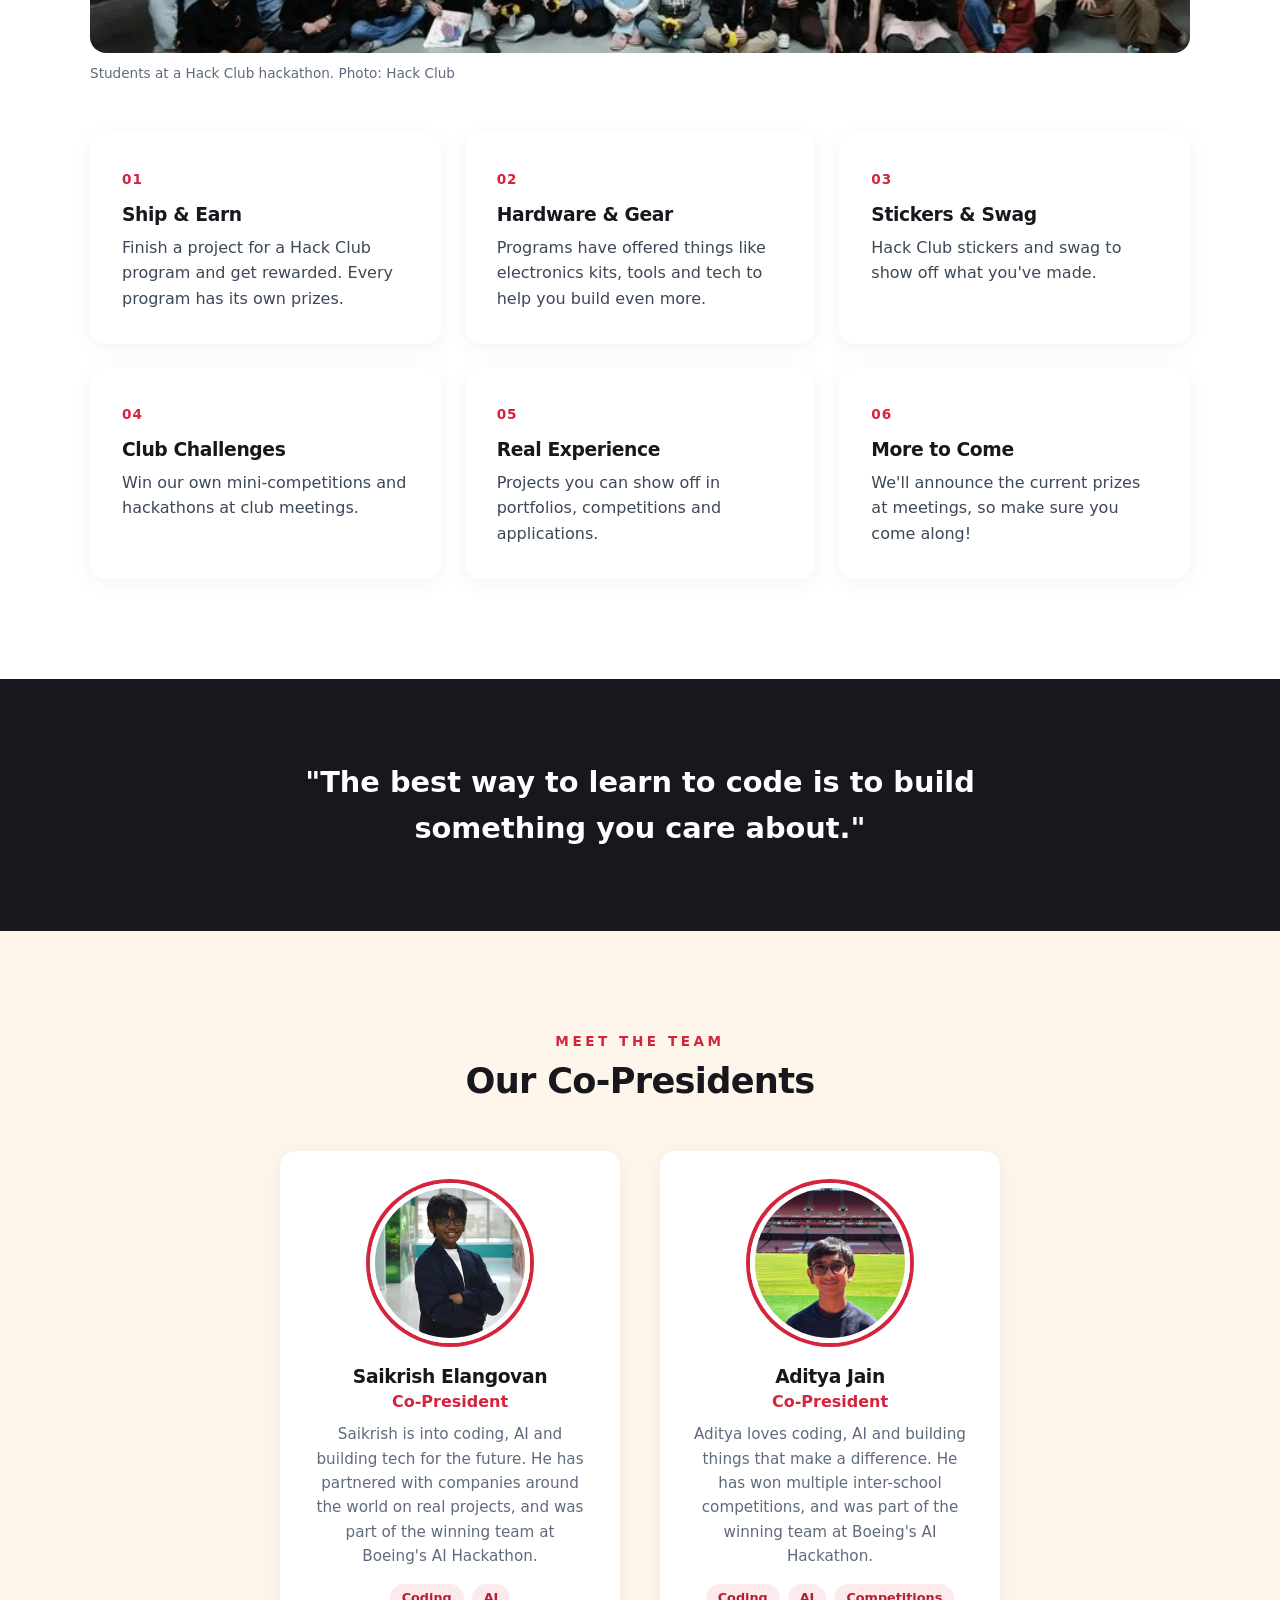
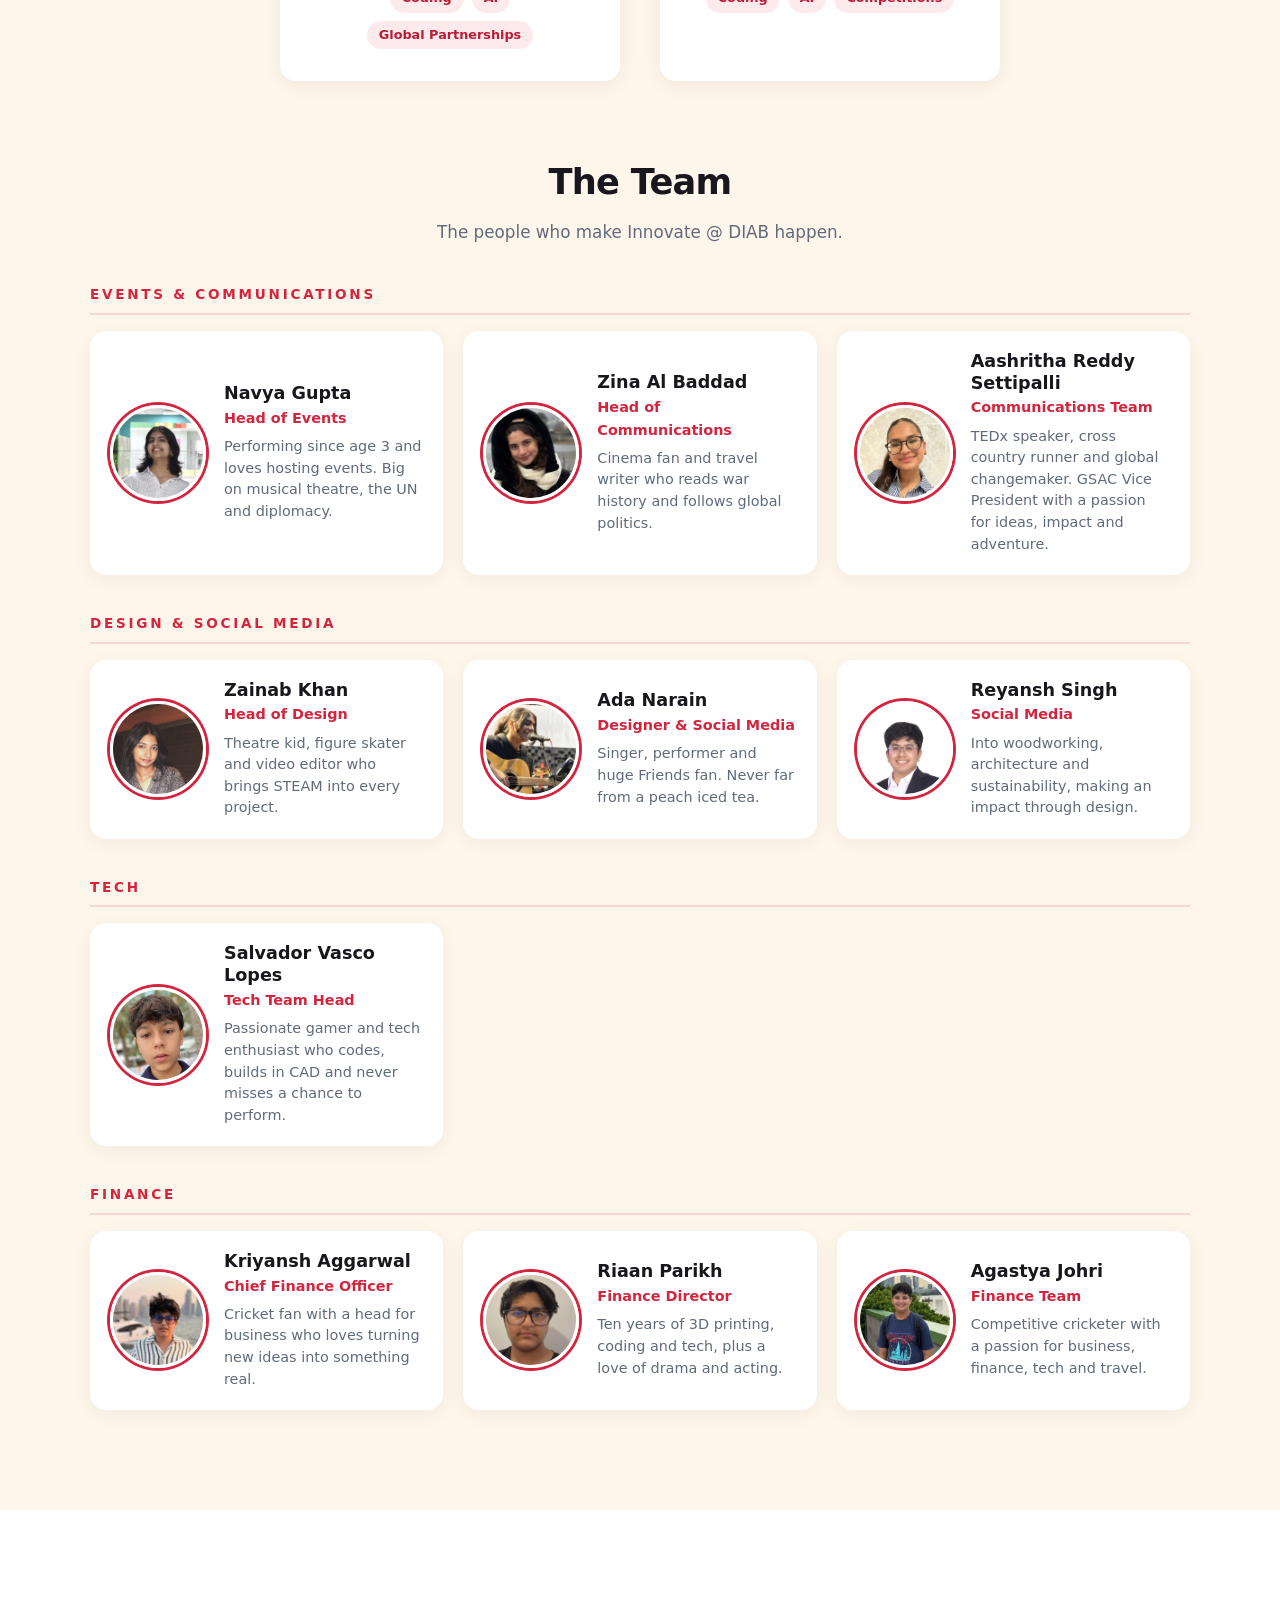
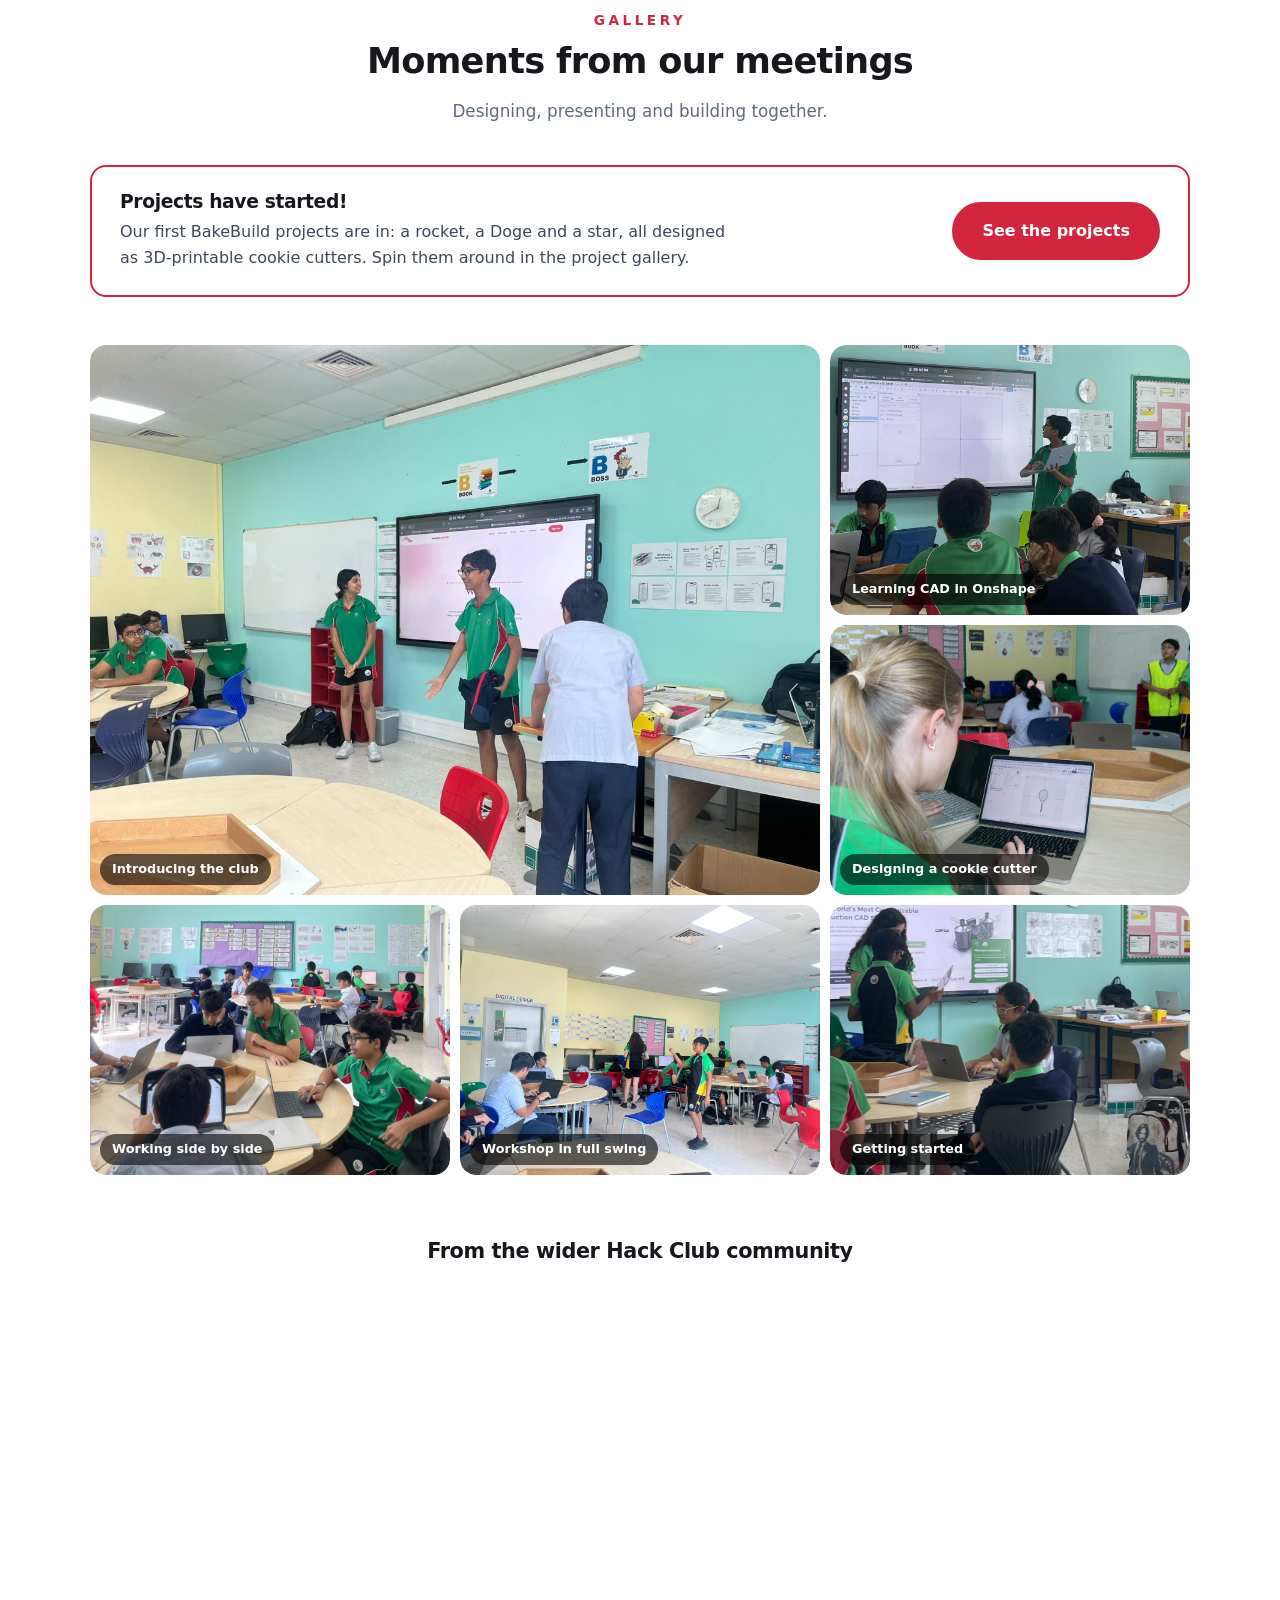
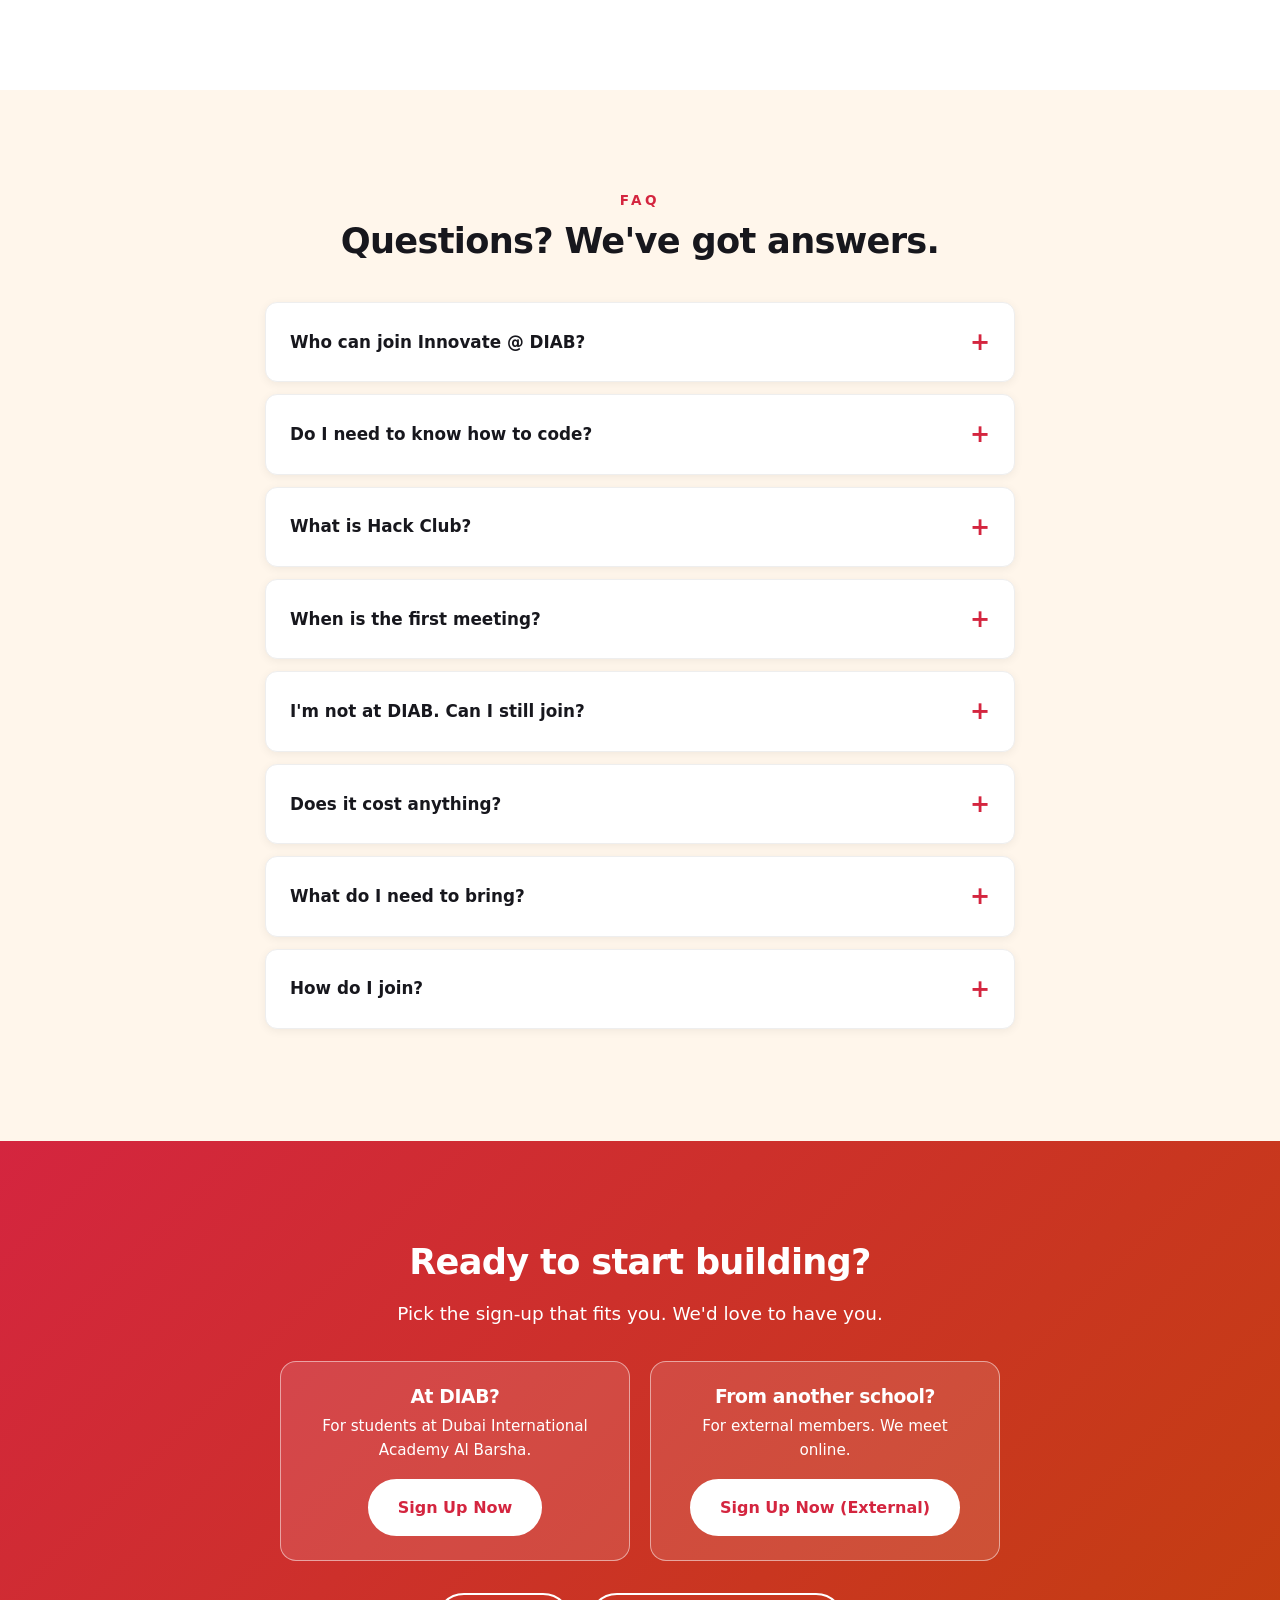
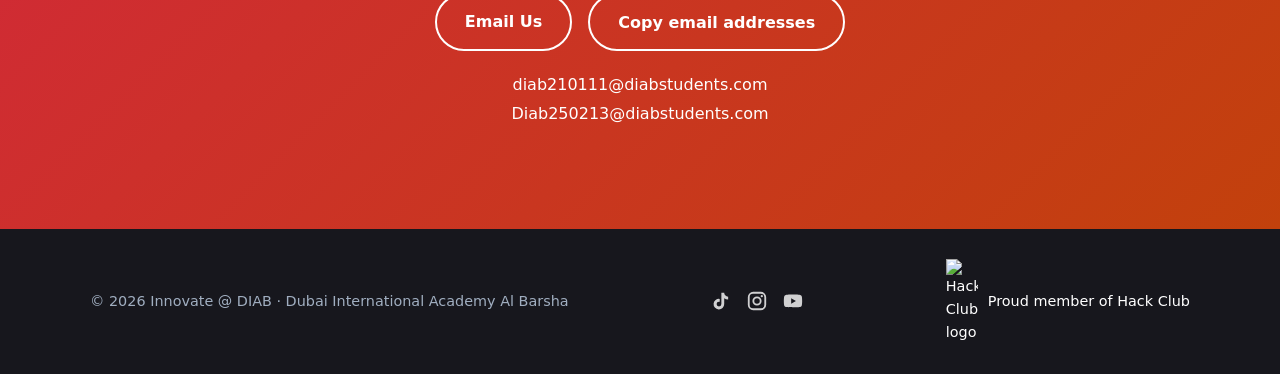
==== commit aceb6634: "Add Tech team with Salvador Vasco Lopes Co-Authored-By: Claude Sonnet 5.5 <noreply@anthropic.com>" ====
--- a/index.html
+++ b/index.html
@@ -272,6 +272,19 @@
         </div>
       </div>
       <div class="crew-group fade-in">
+        <h3 class="crew-label">Tech</h3>
+        <div class="crew">
+          <div class="crew-card">
+            <img src="images/team/salvador.jpg" alt="Salvador Vasco Lopes" class="crew-photo" width="96" height="96" loading="lazy">
+            <div>
+              <h4>Salvador Vasco Lopes</h4>
+              <p class="role">Tech Team Head</p>
+              <p class="crew-bio">Passionate gamer and tech enthusiast who codes, builds in CAD and never misses a chance to perform.</p>
+            </div>
+          </div>
+        </div>
+      </div>
+      <div class="crew-group fade-in">
         <h3 class="crew-label">Finance</h3>
         <div class="crew">
           <div class="crew-card">
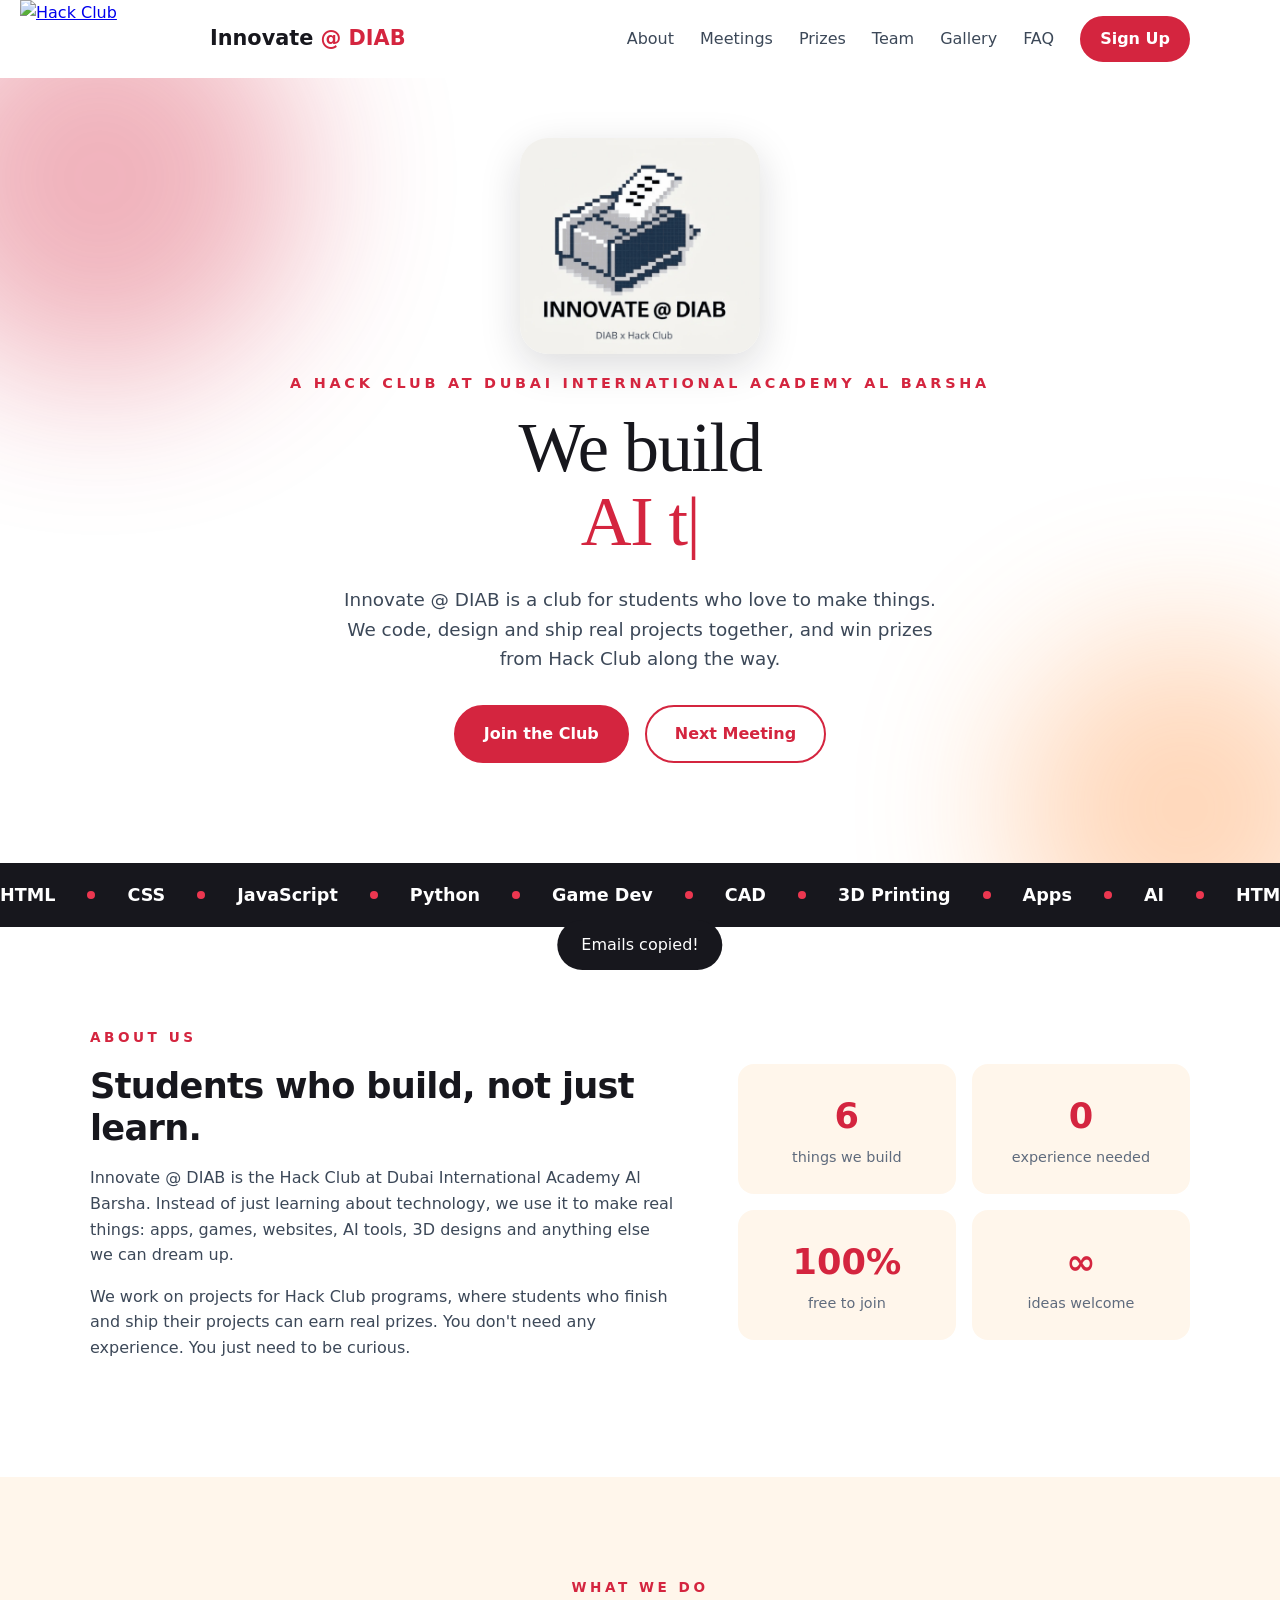
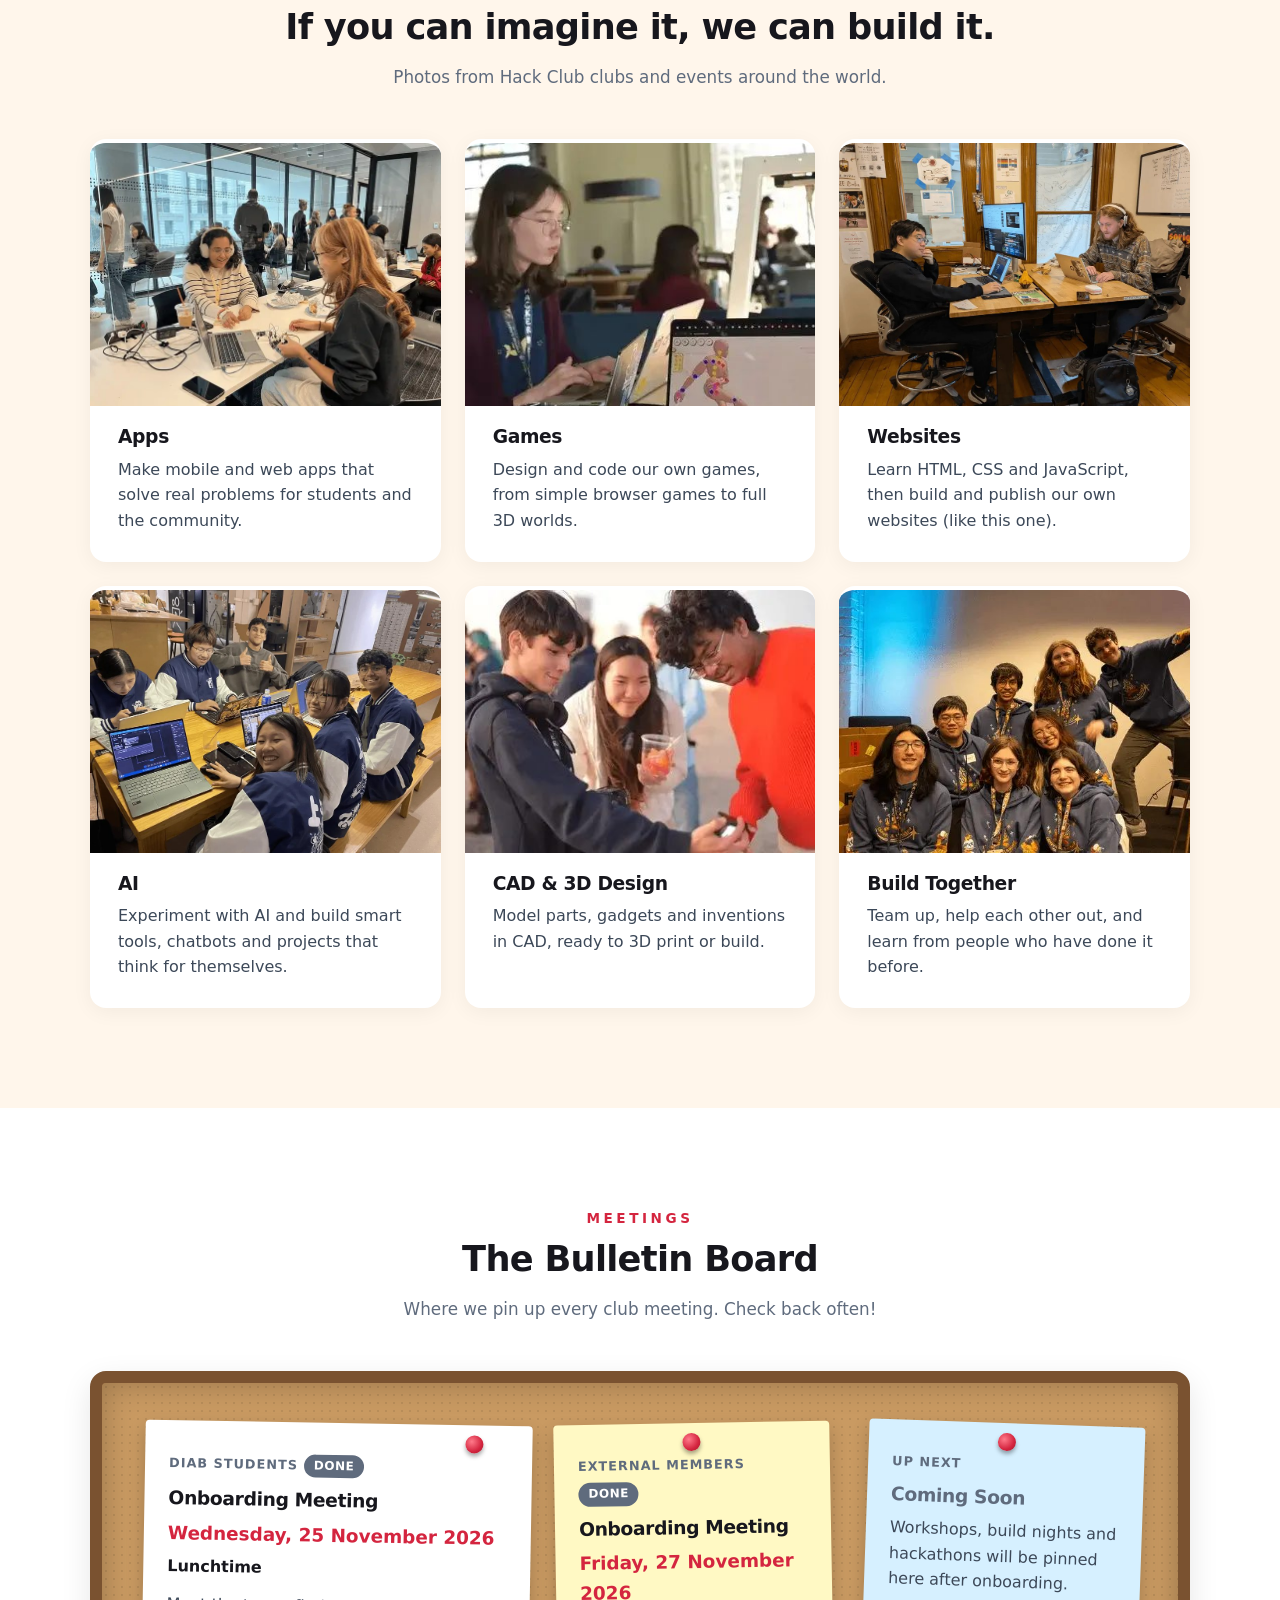
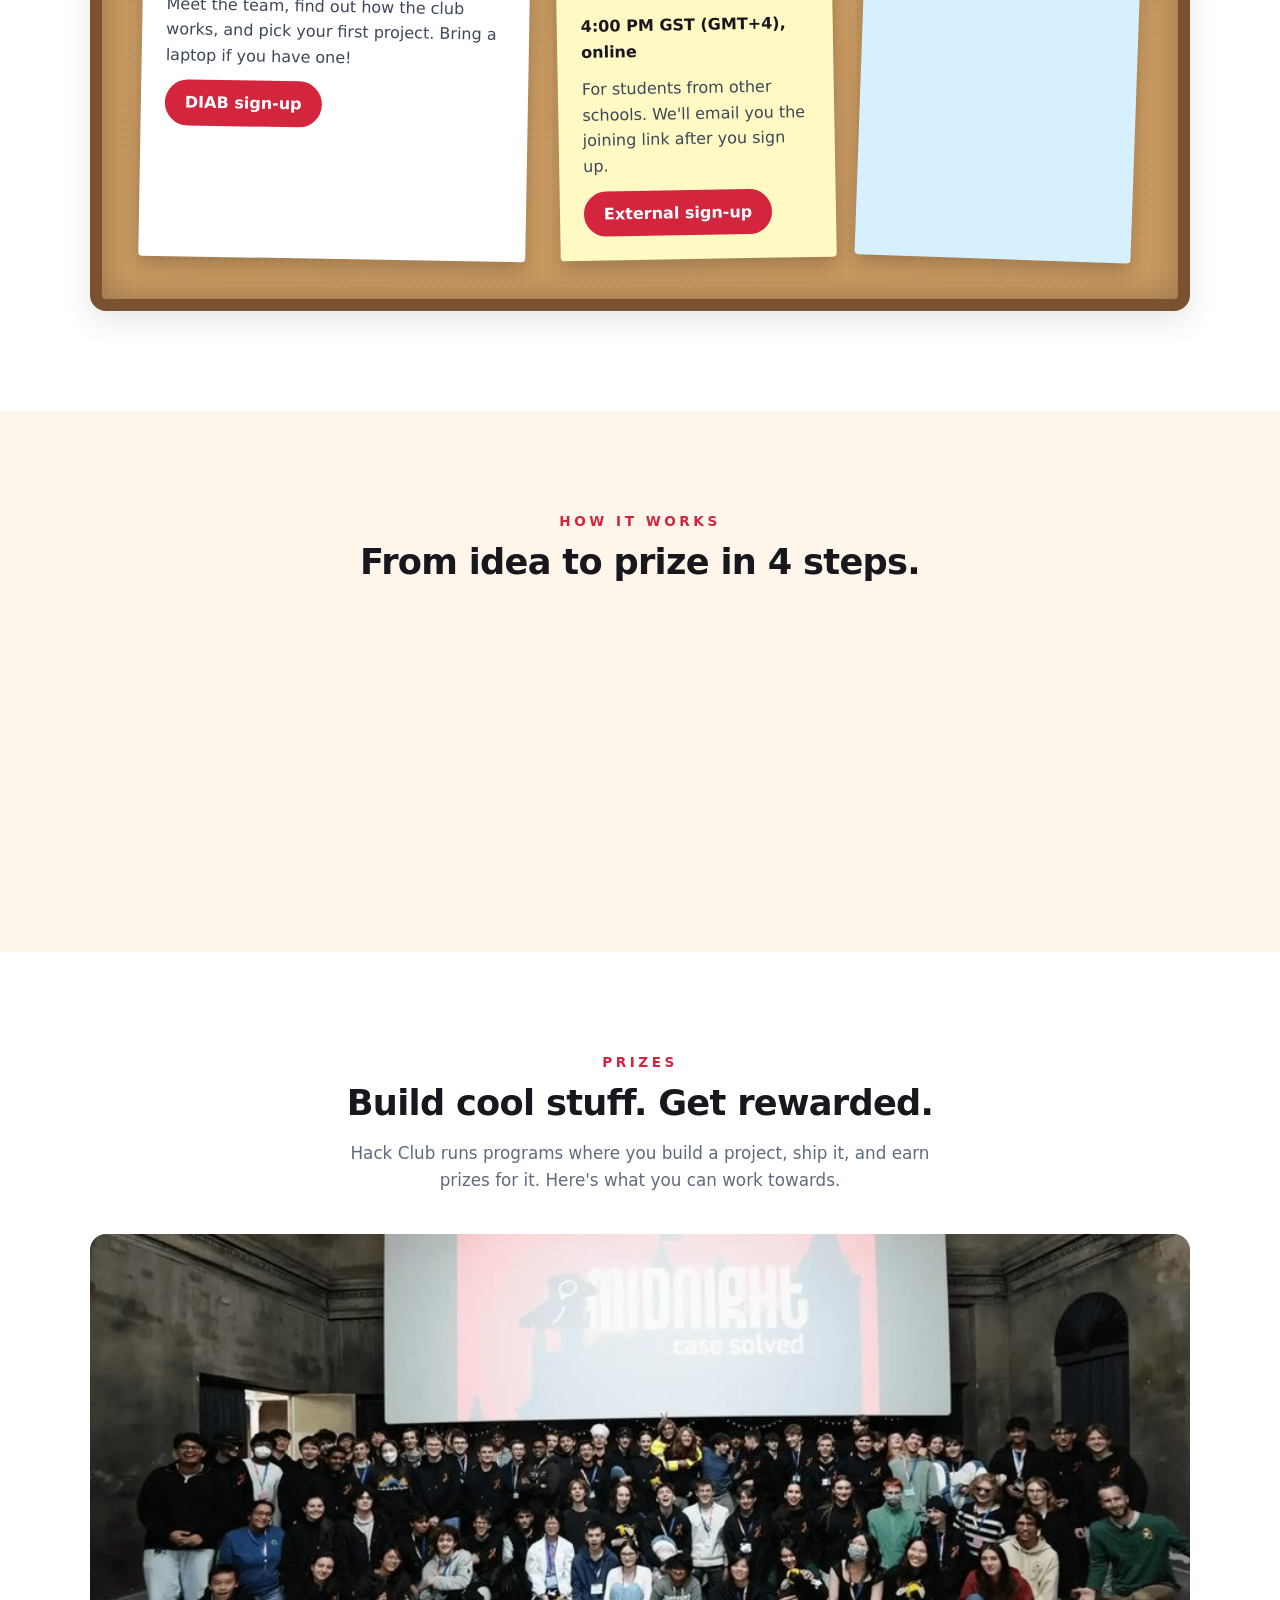
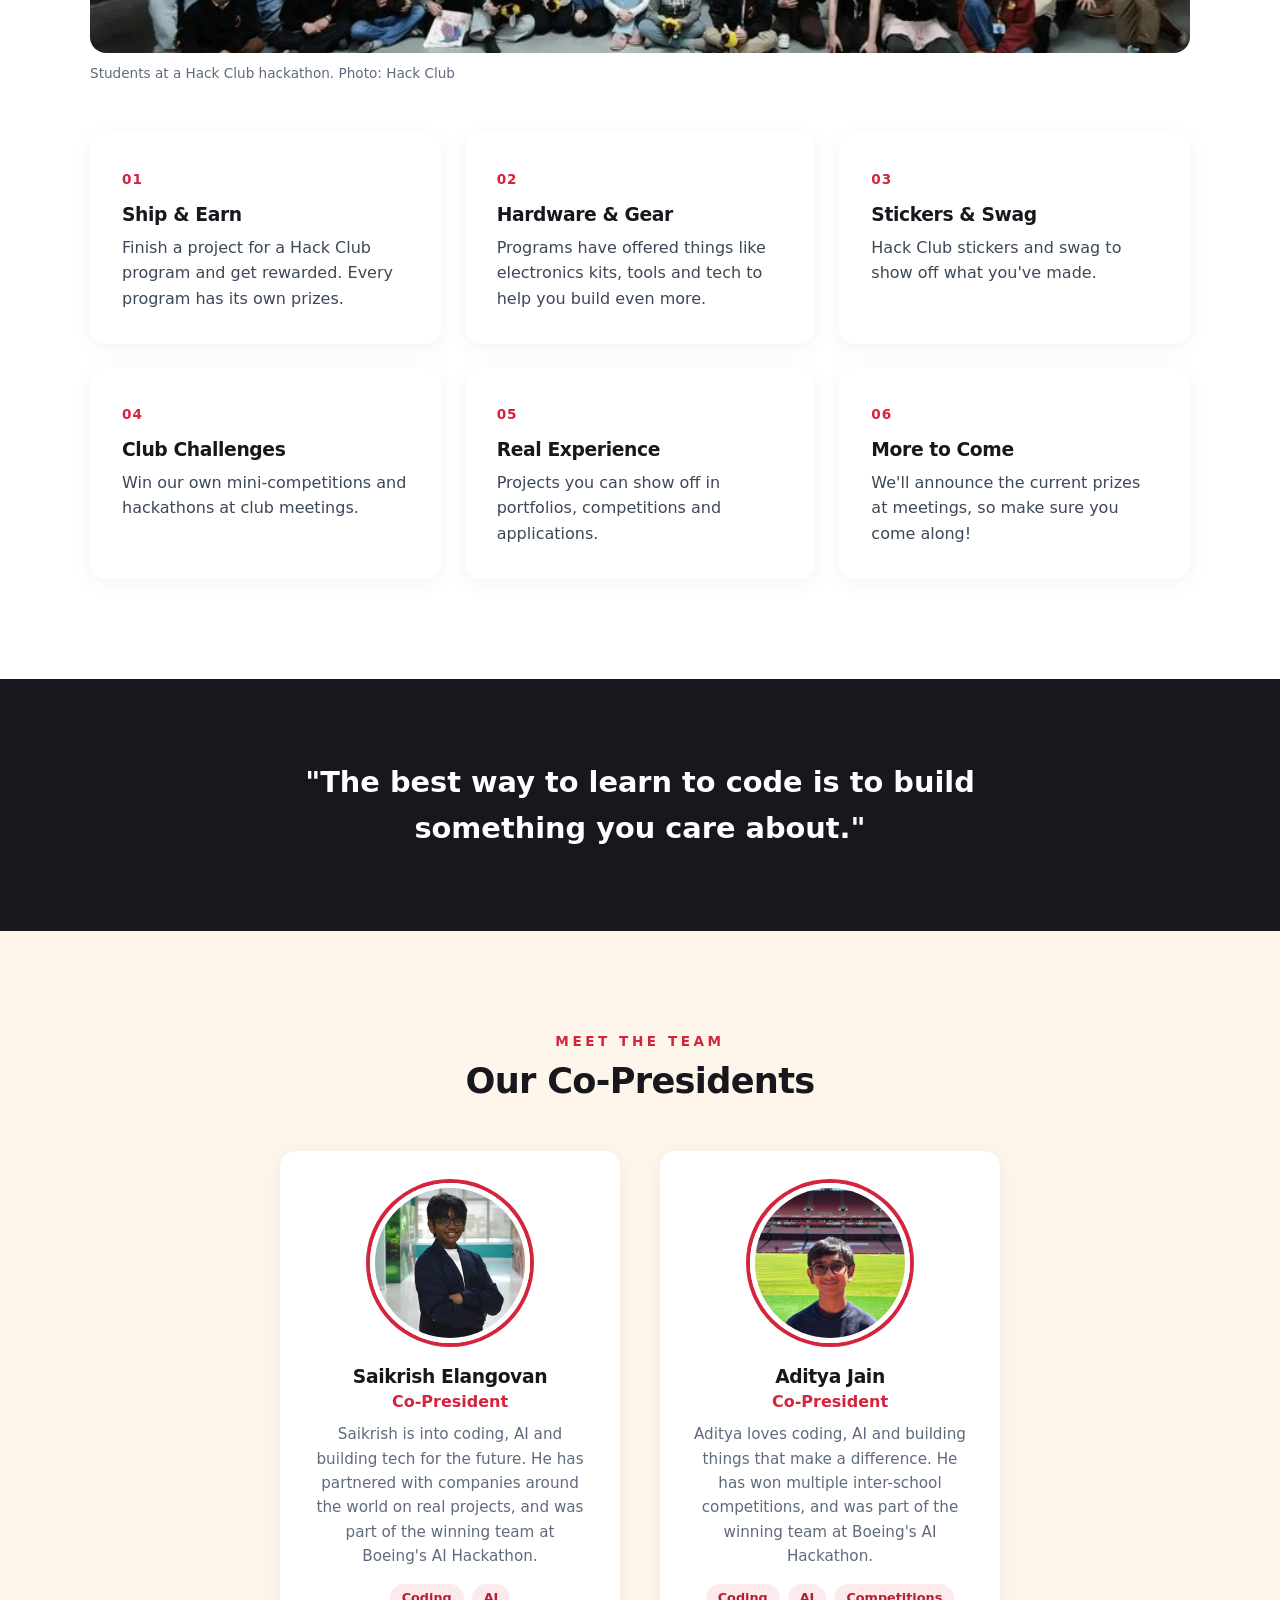
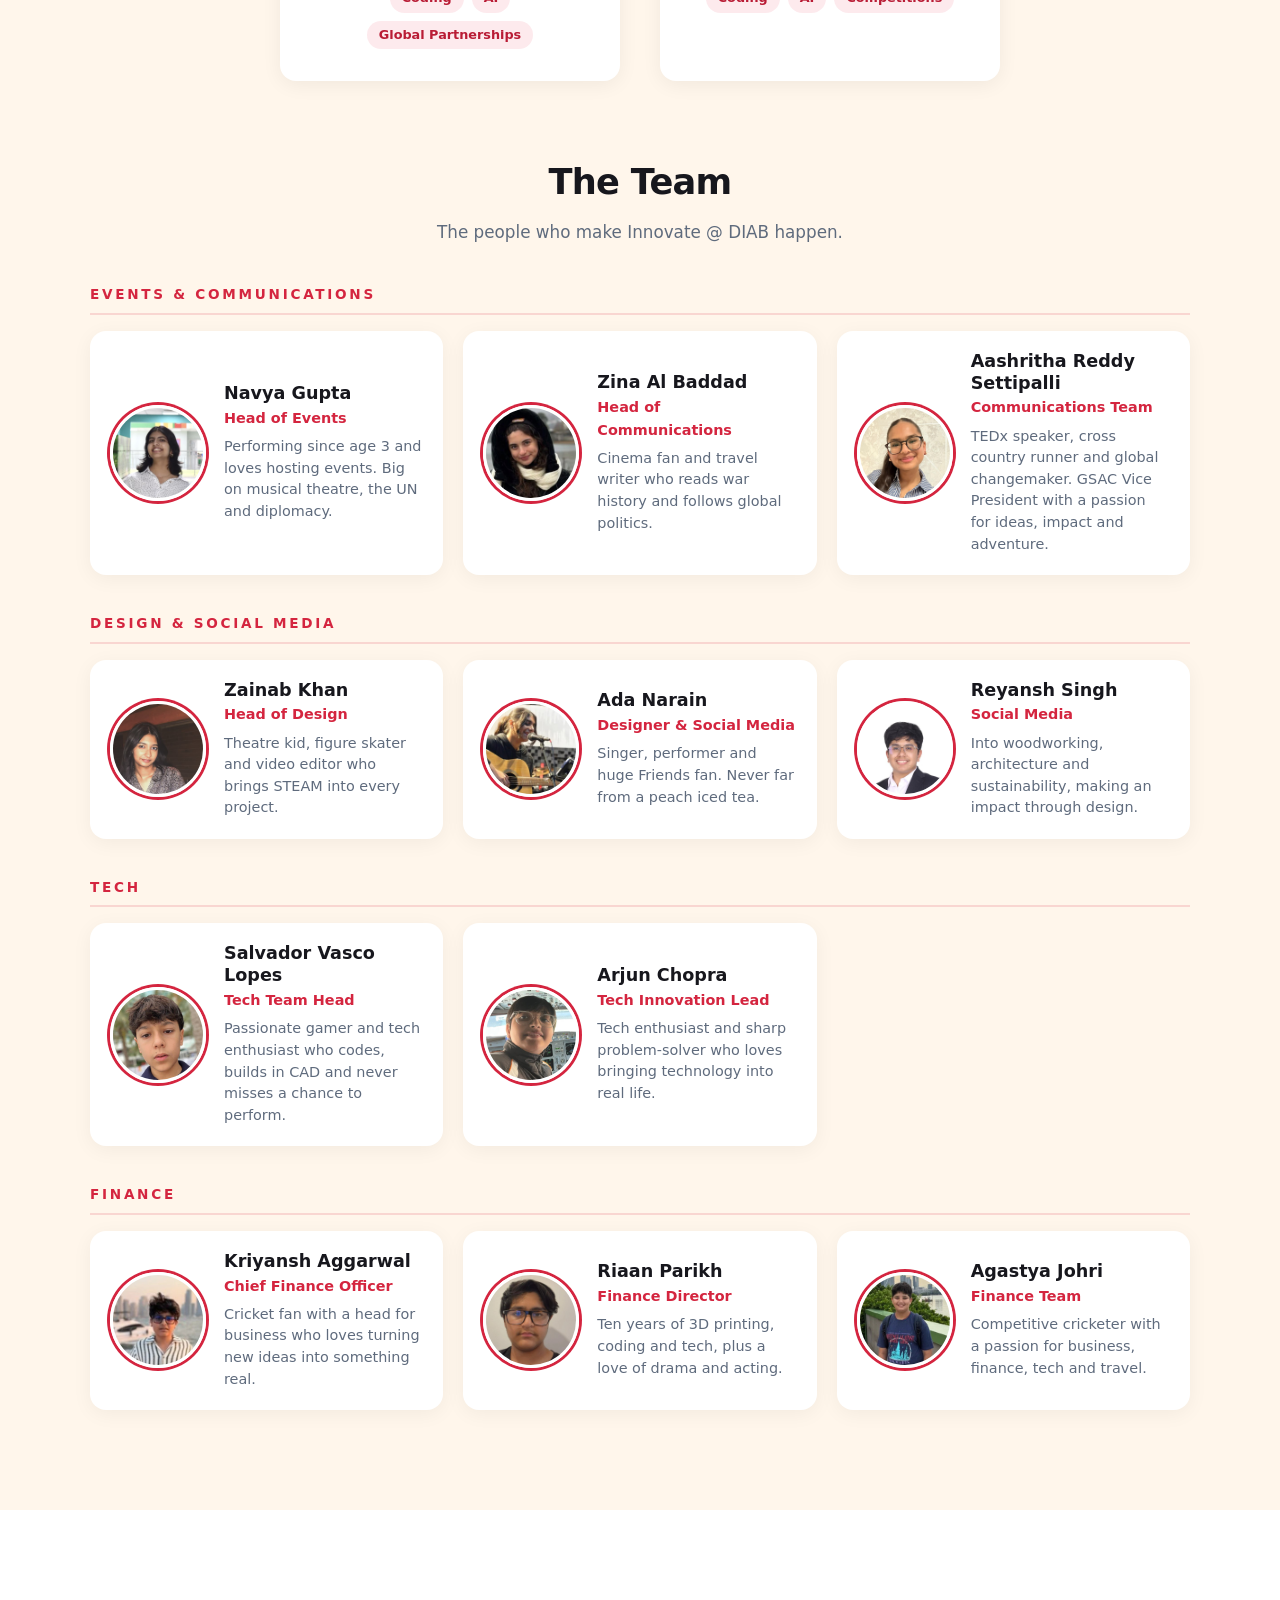
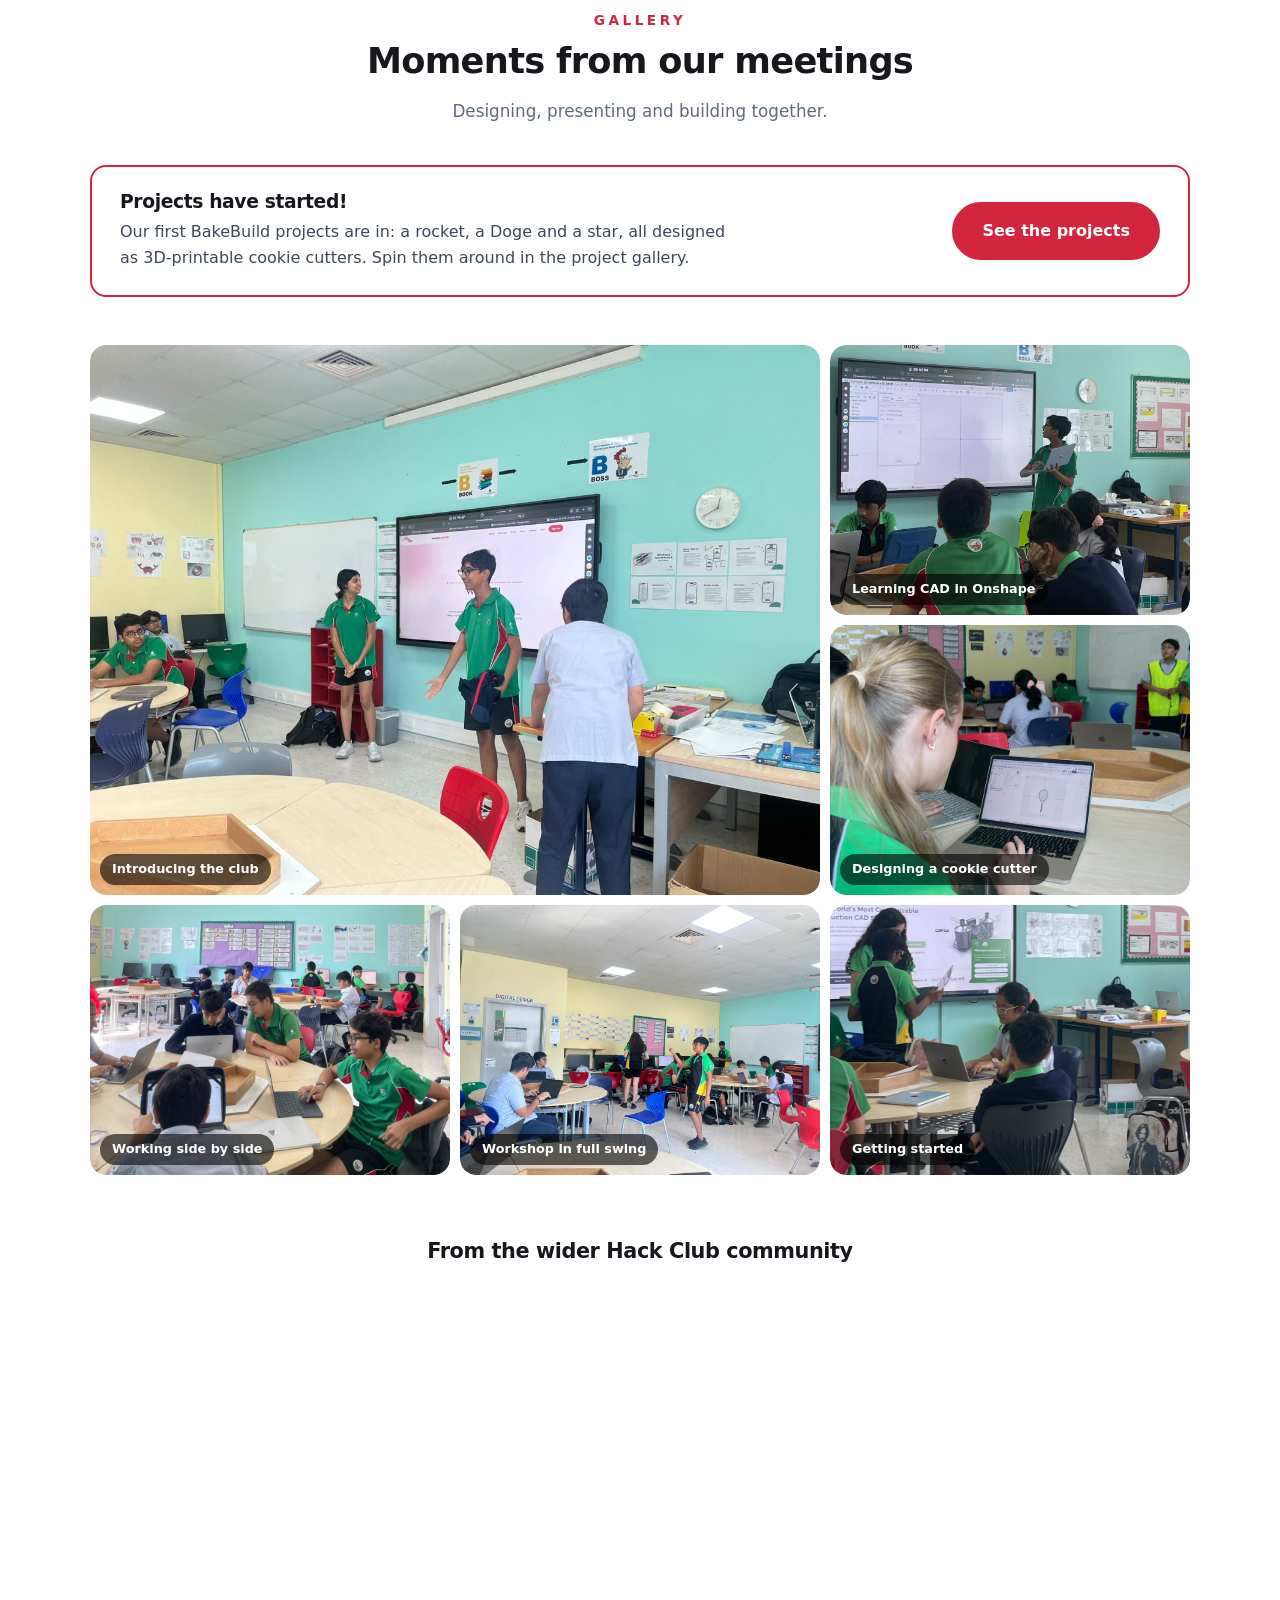
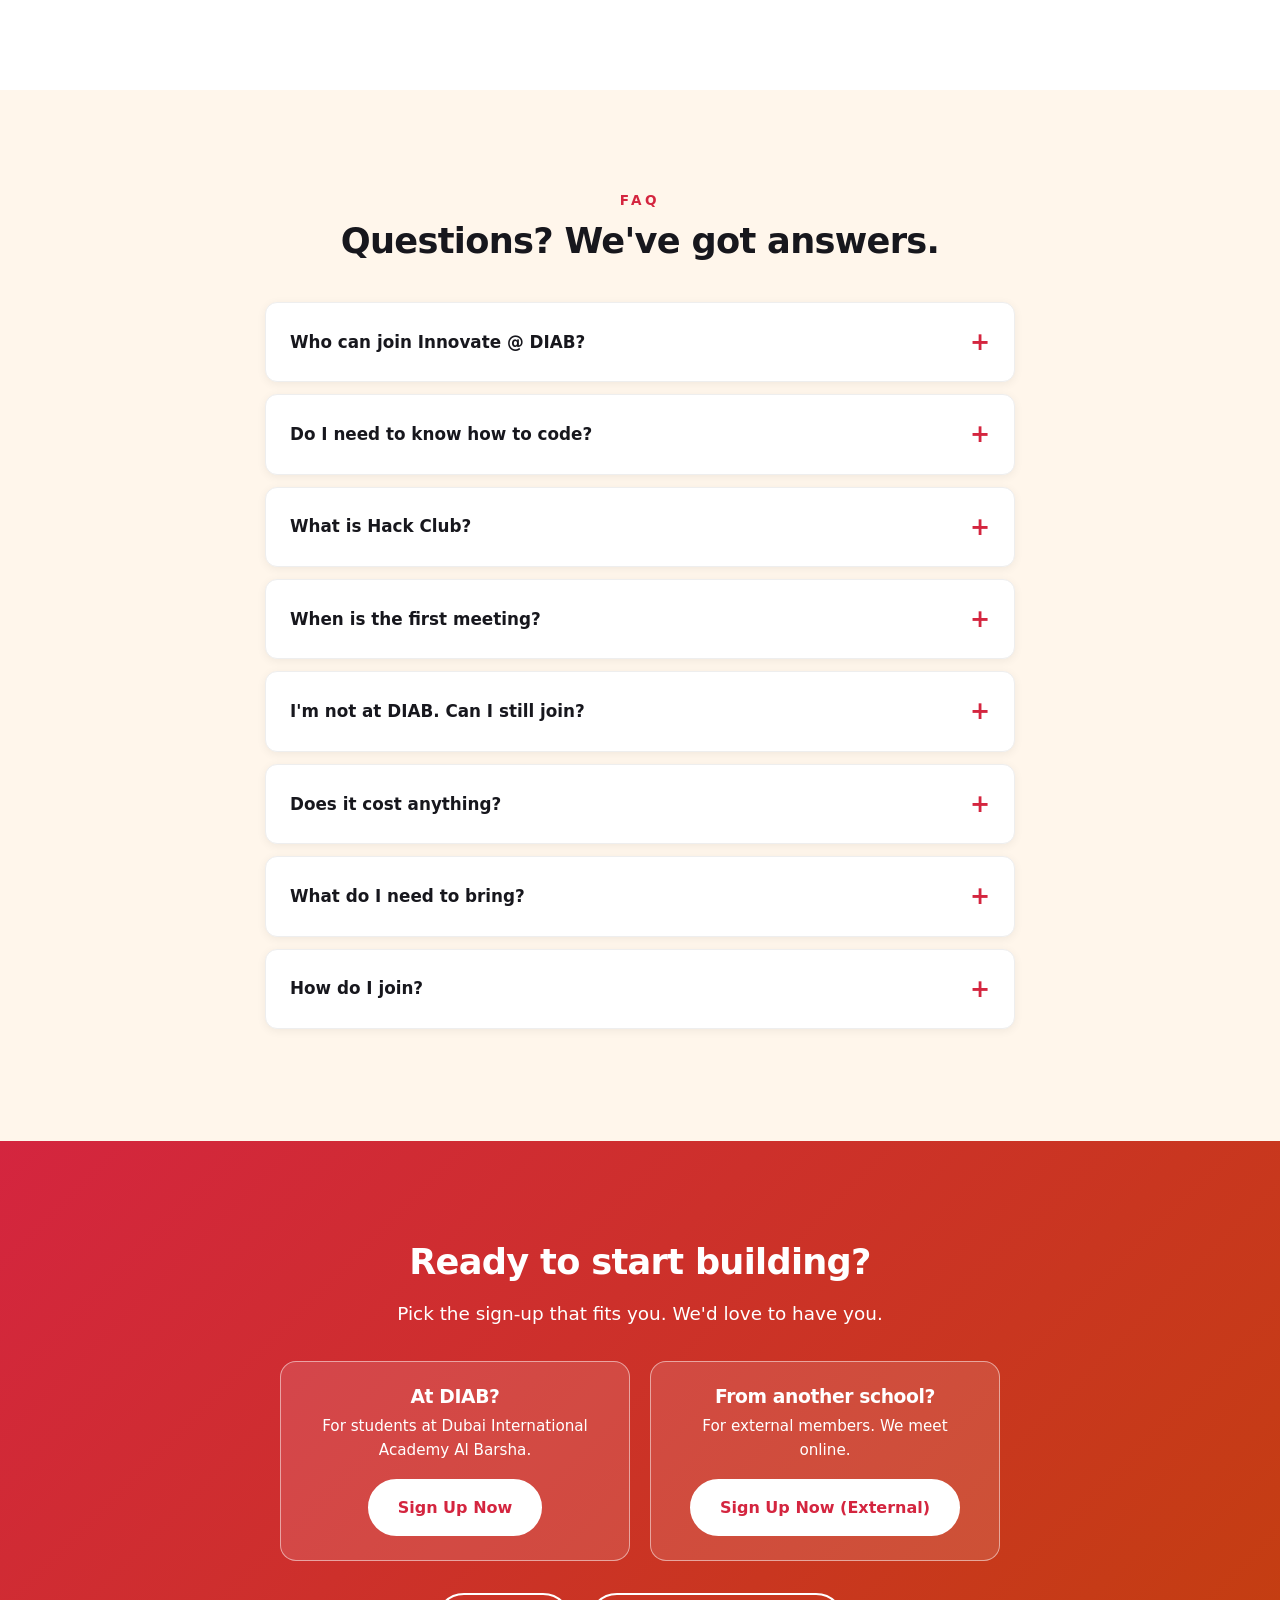
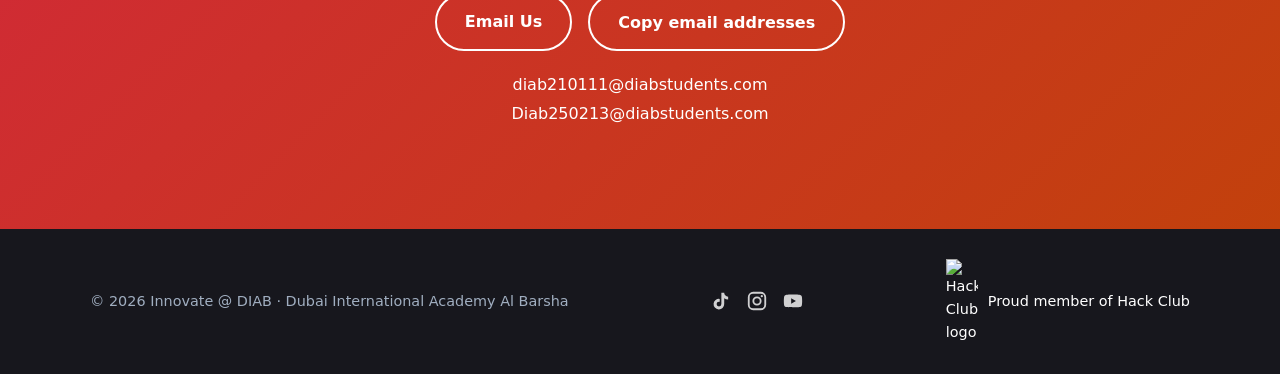
==== commit ff636327: "Add Arjun Chopra to the Tech team Co-Authored-By: Claude Sonnet 5.5 <noreply@anthropic.com>" ====
--- a/index.html
+++ b/index.html
@@ -282,6 +282,14 @@
               <p class="crew-bio">Passionate gamer and tech enthusiast who codes, builds in CAD and never misses a chance to perform.</p>
             </div>
           </div>
+          <div class="crew-card">
+            <img src="images/team/arjun.jpg" alt="Arjun Chopra" class="crew-photo" width="96" height="96" loading="lazy">
+            <div>
+              <h4>Arjun Chopra</h4>
+              <p class="role">Tech Innovation Lead</p>
+              <p class="crew-bio">Tech enthusiast and sharp problem-solver who loves bringing technology into real life.</p>
+            </div>
+          </div>
         </div>
       </div>
       <div class="crew-group fade-in">
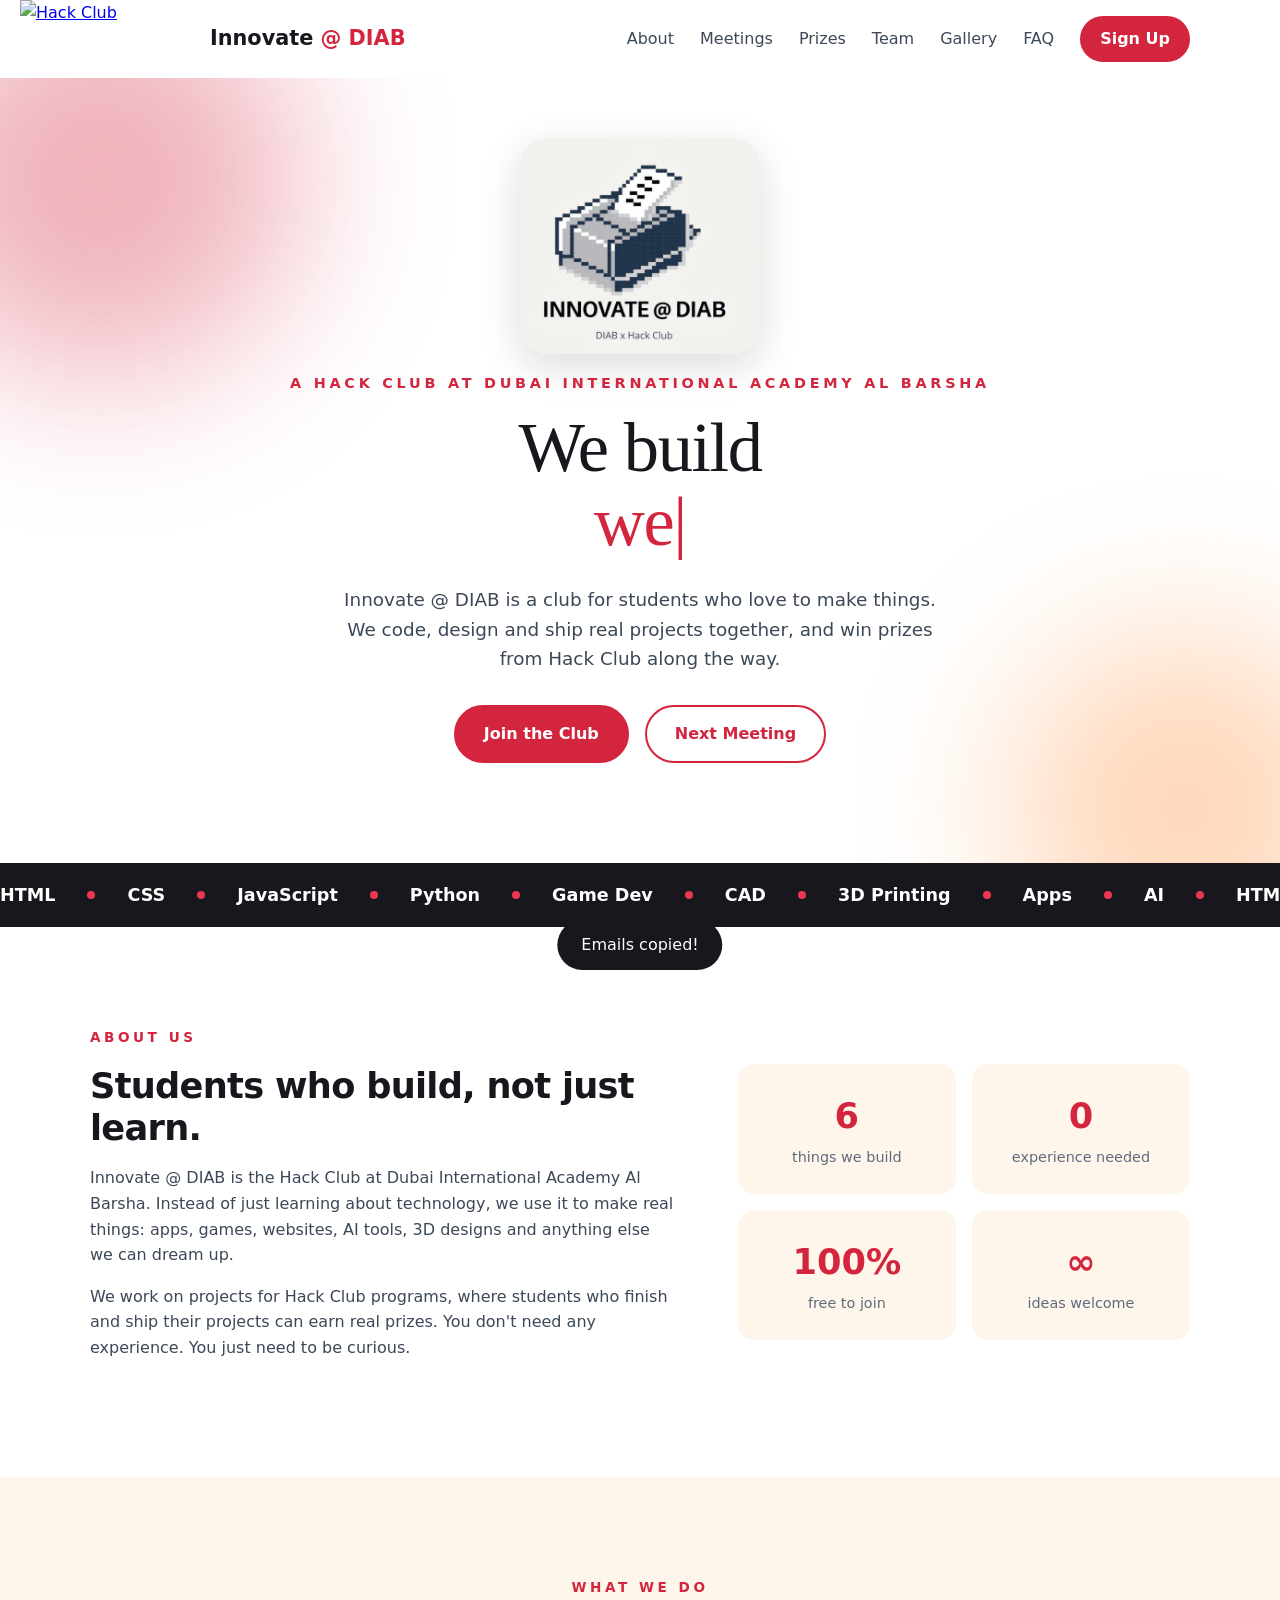
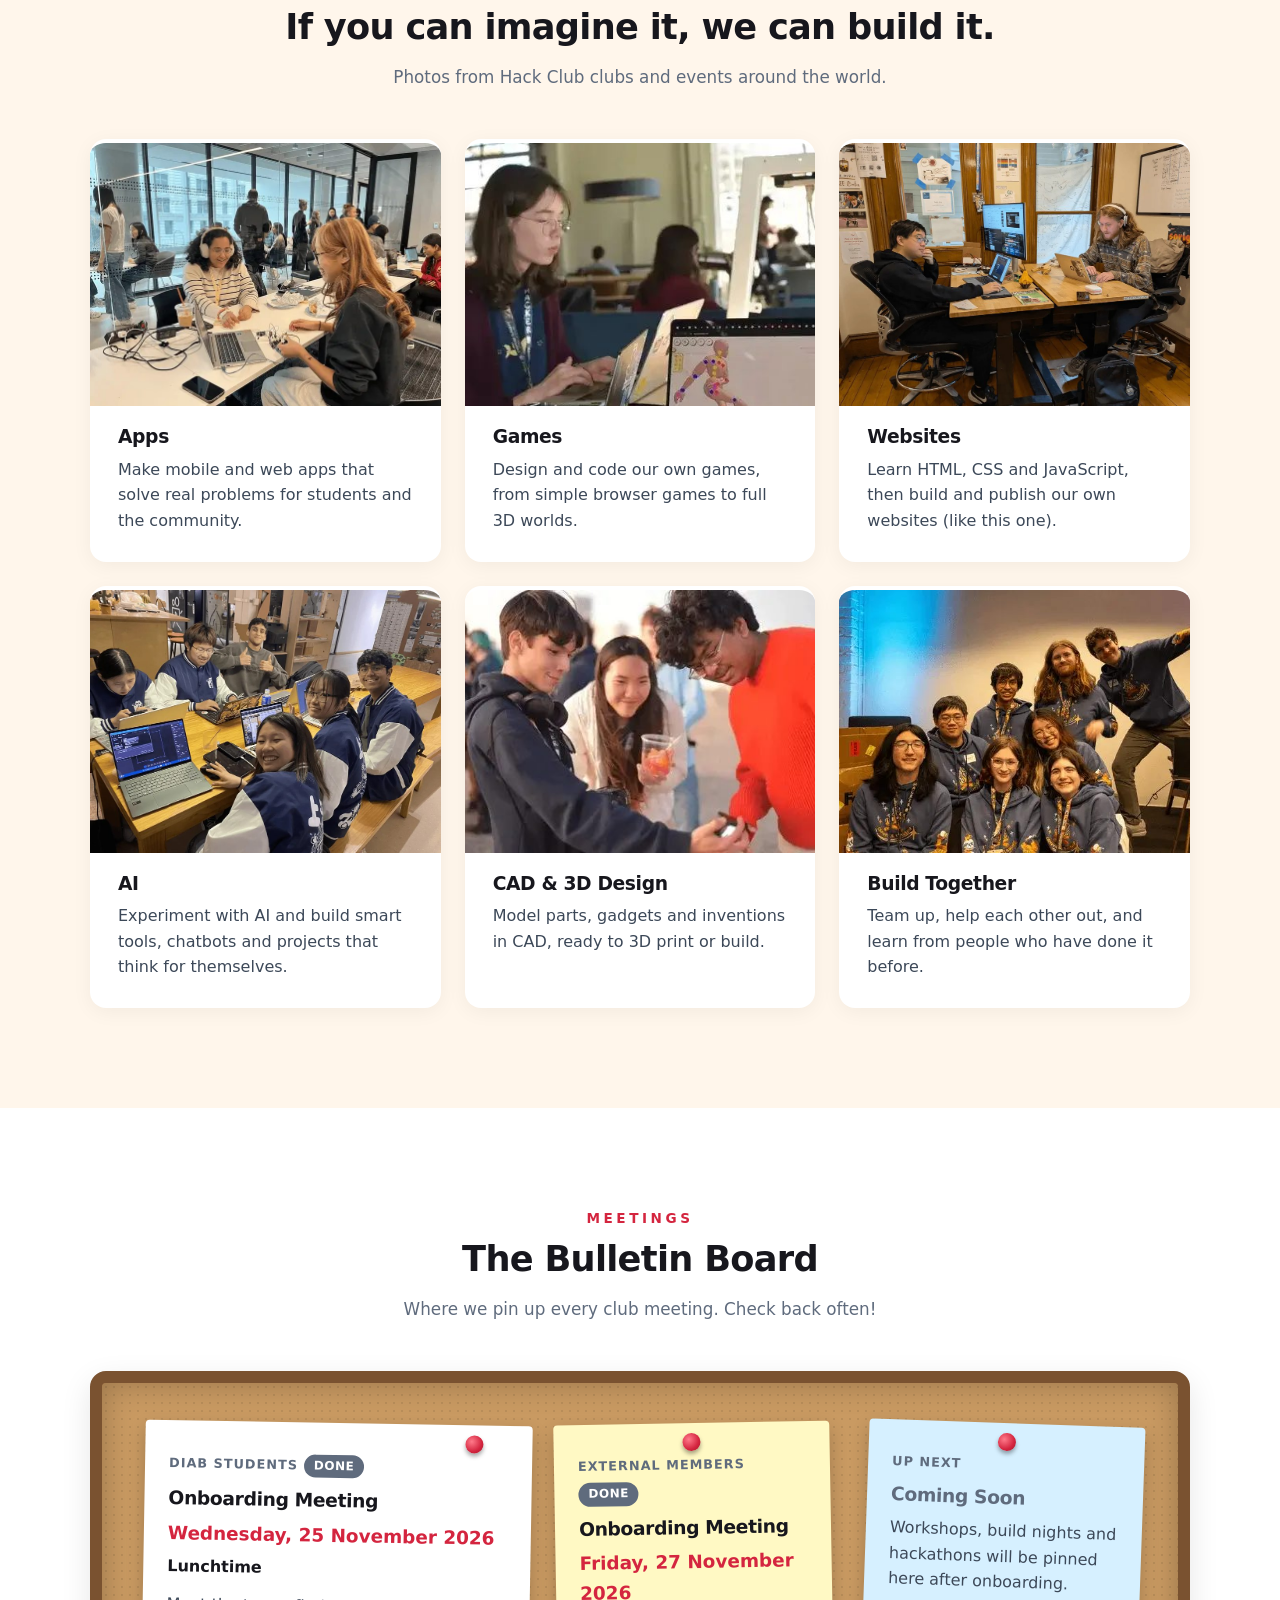
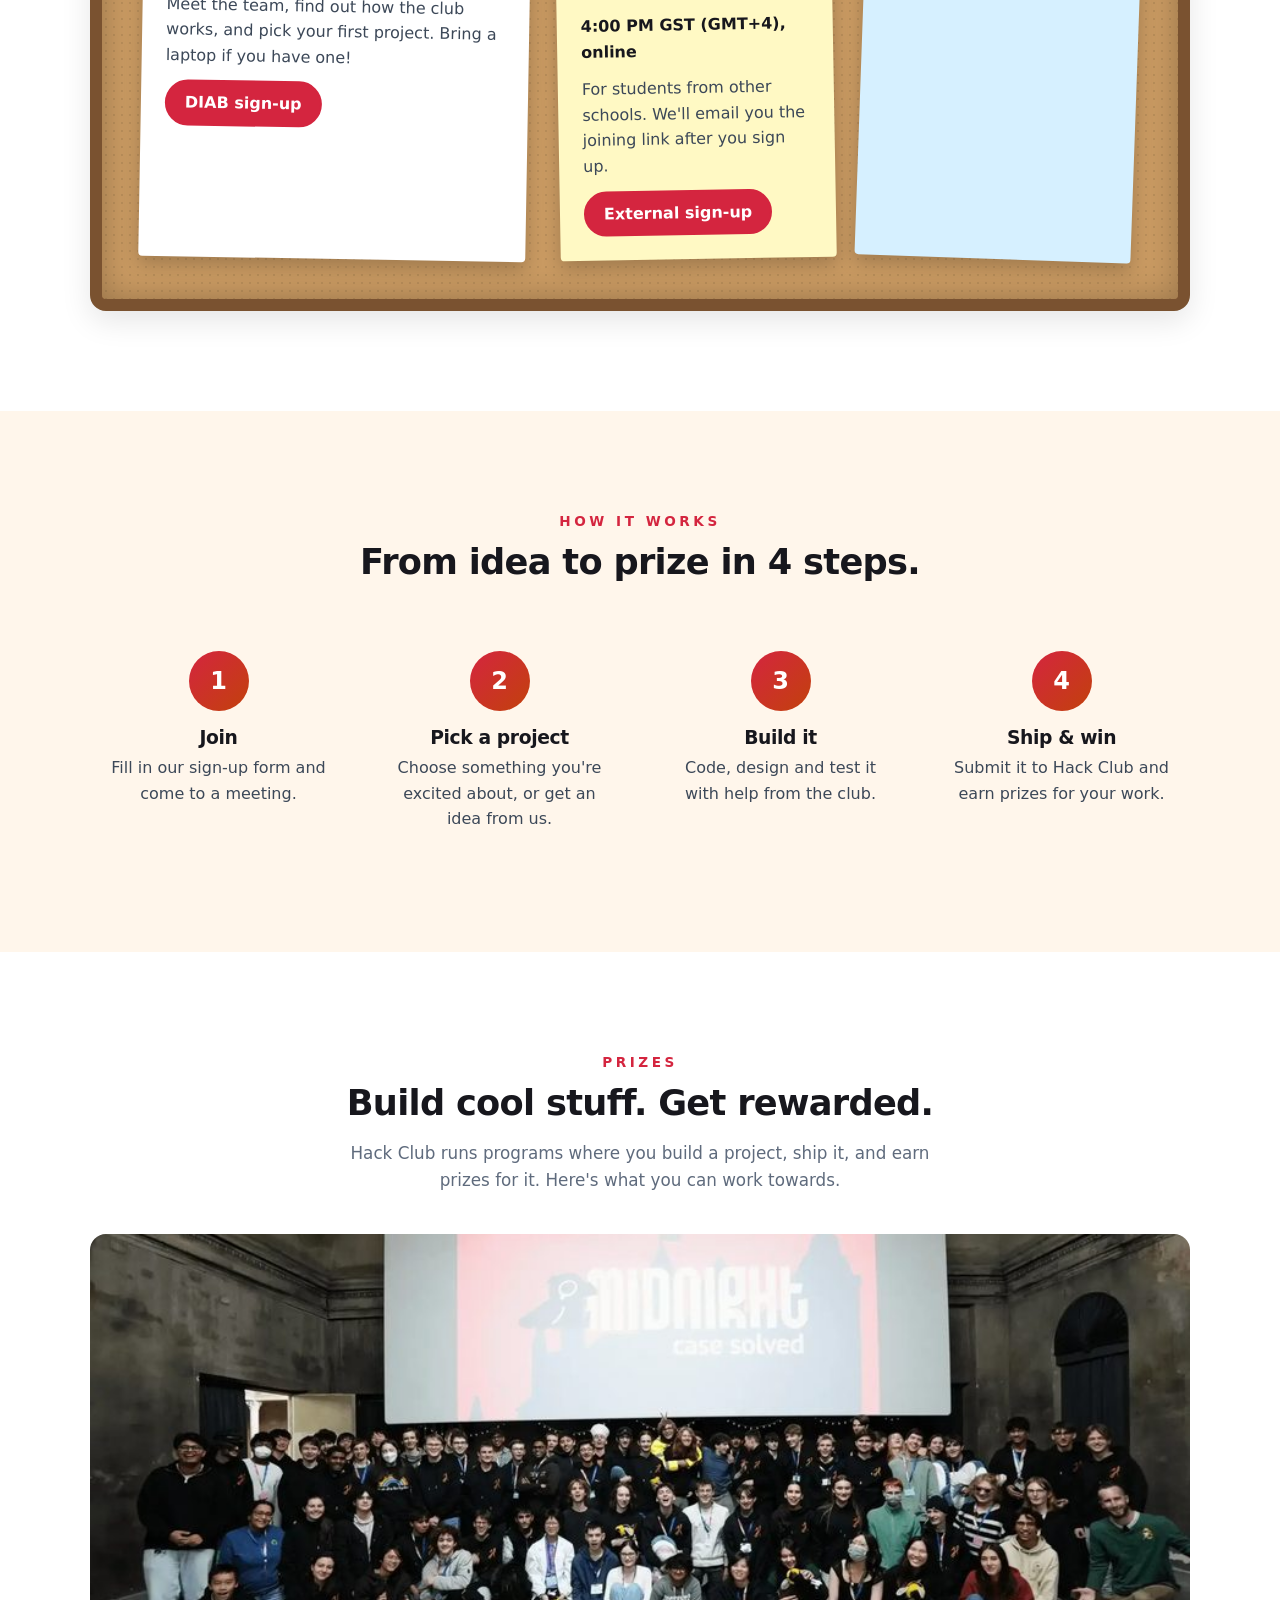
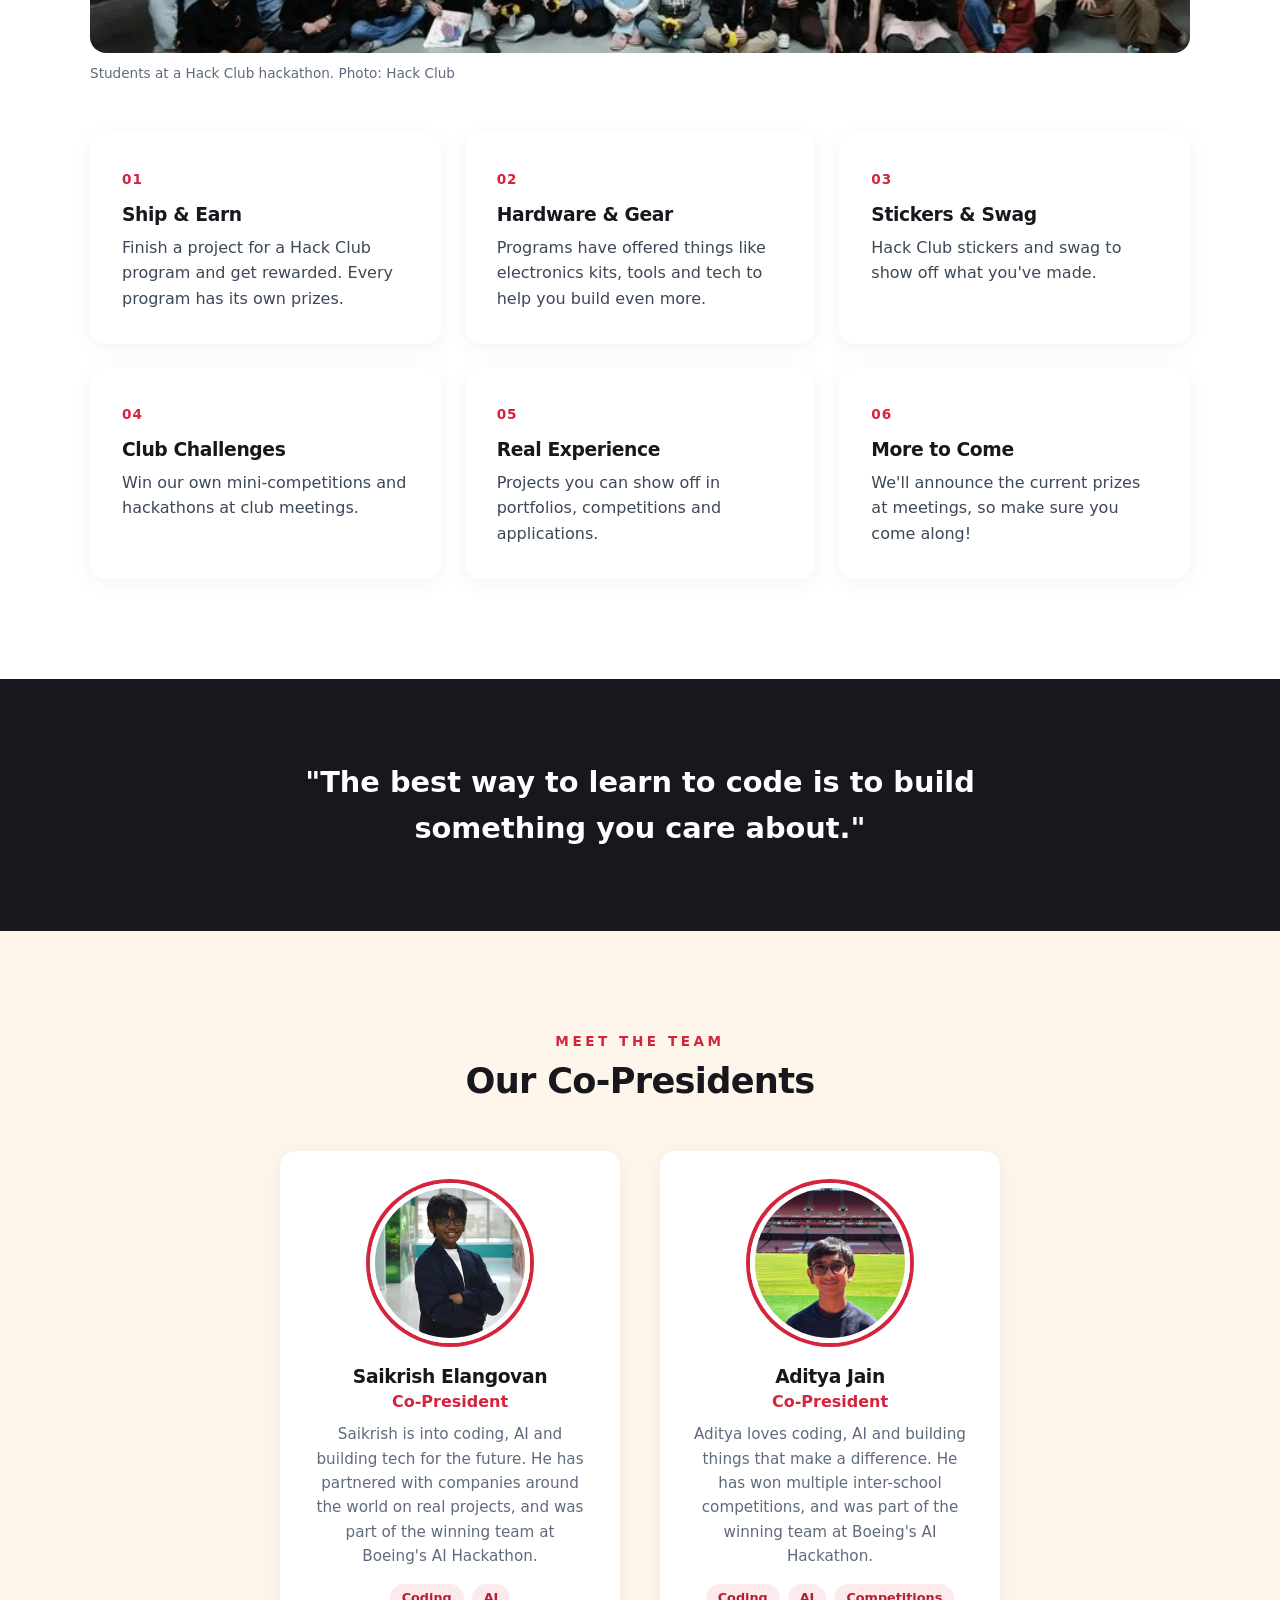
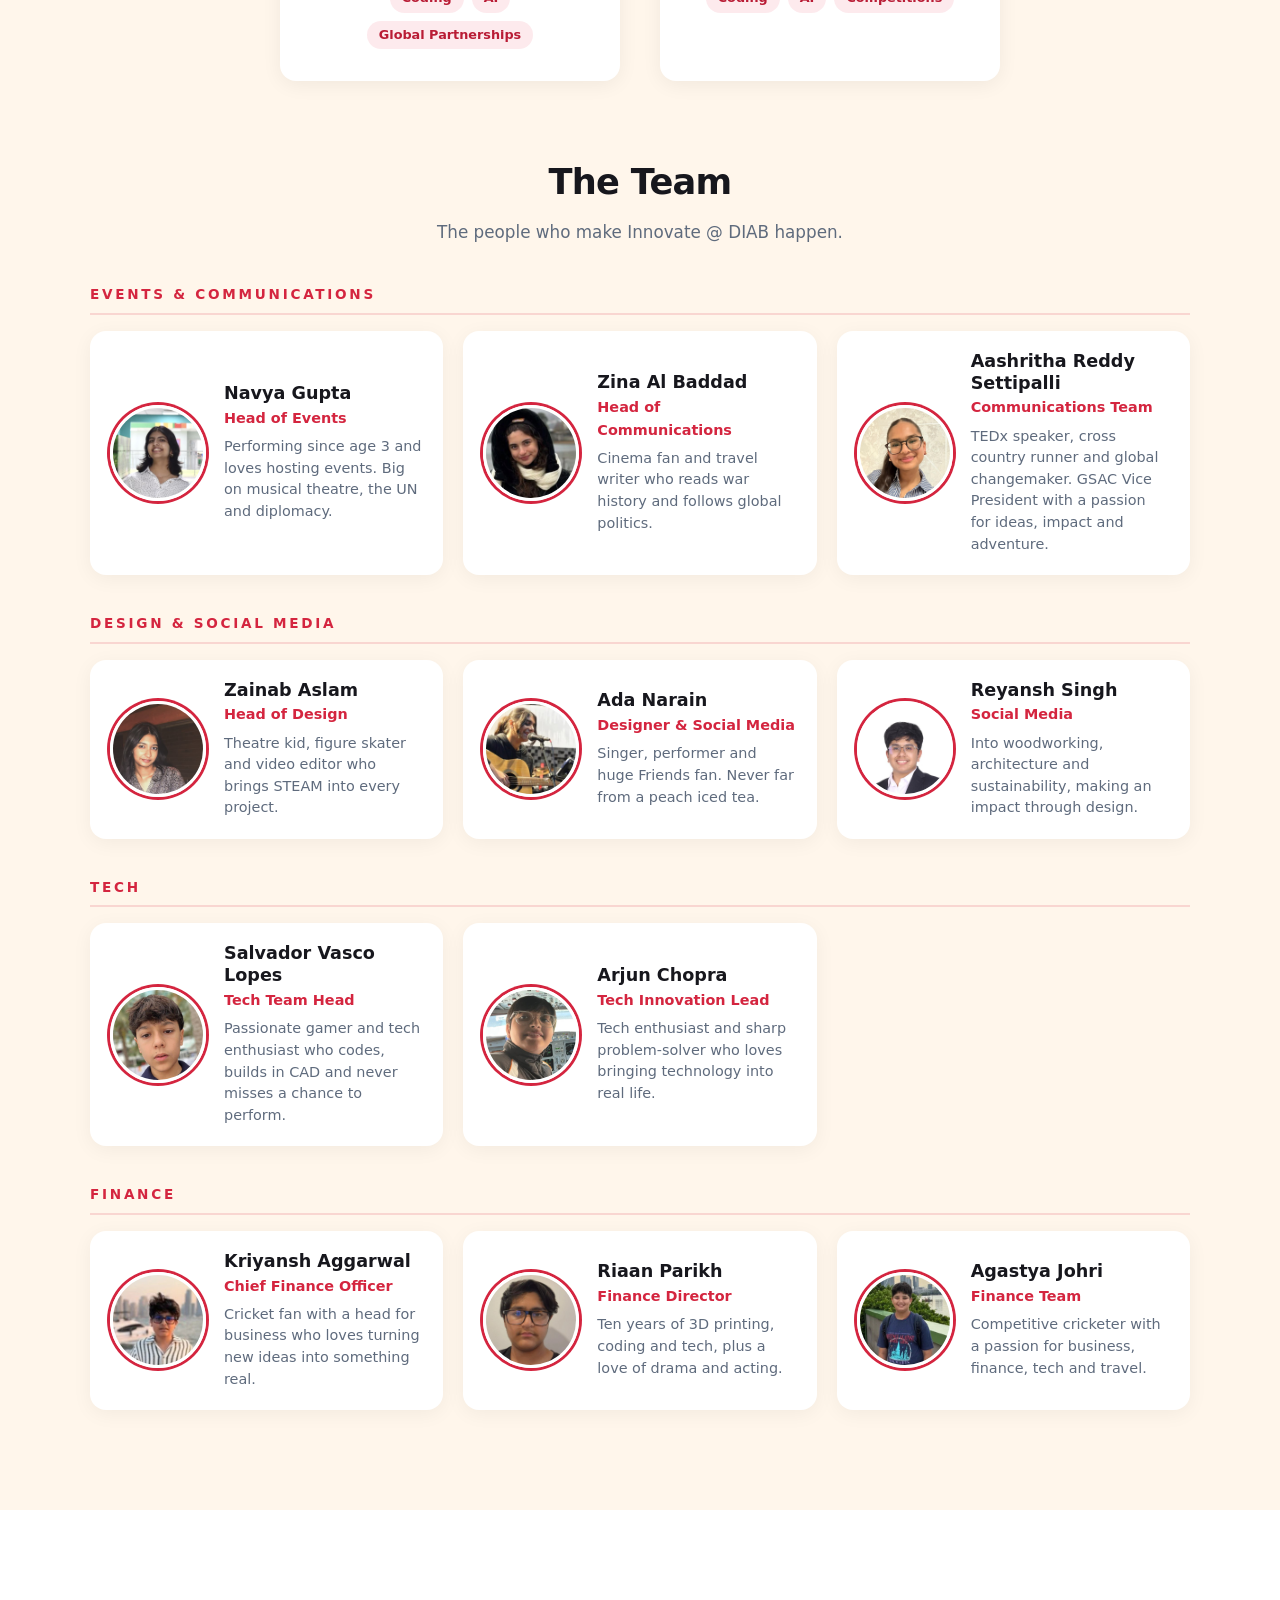
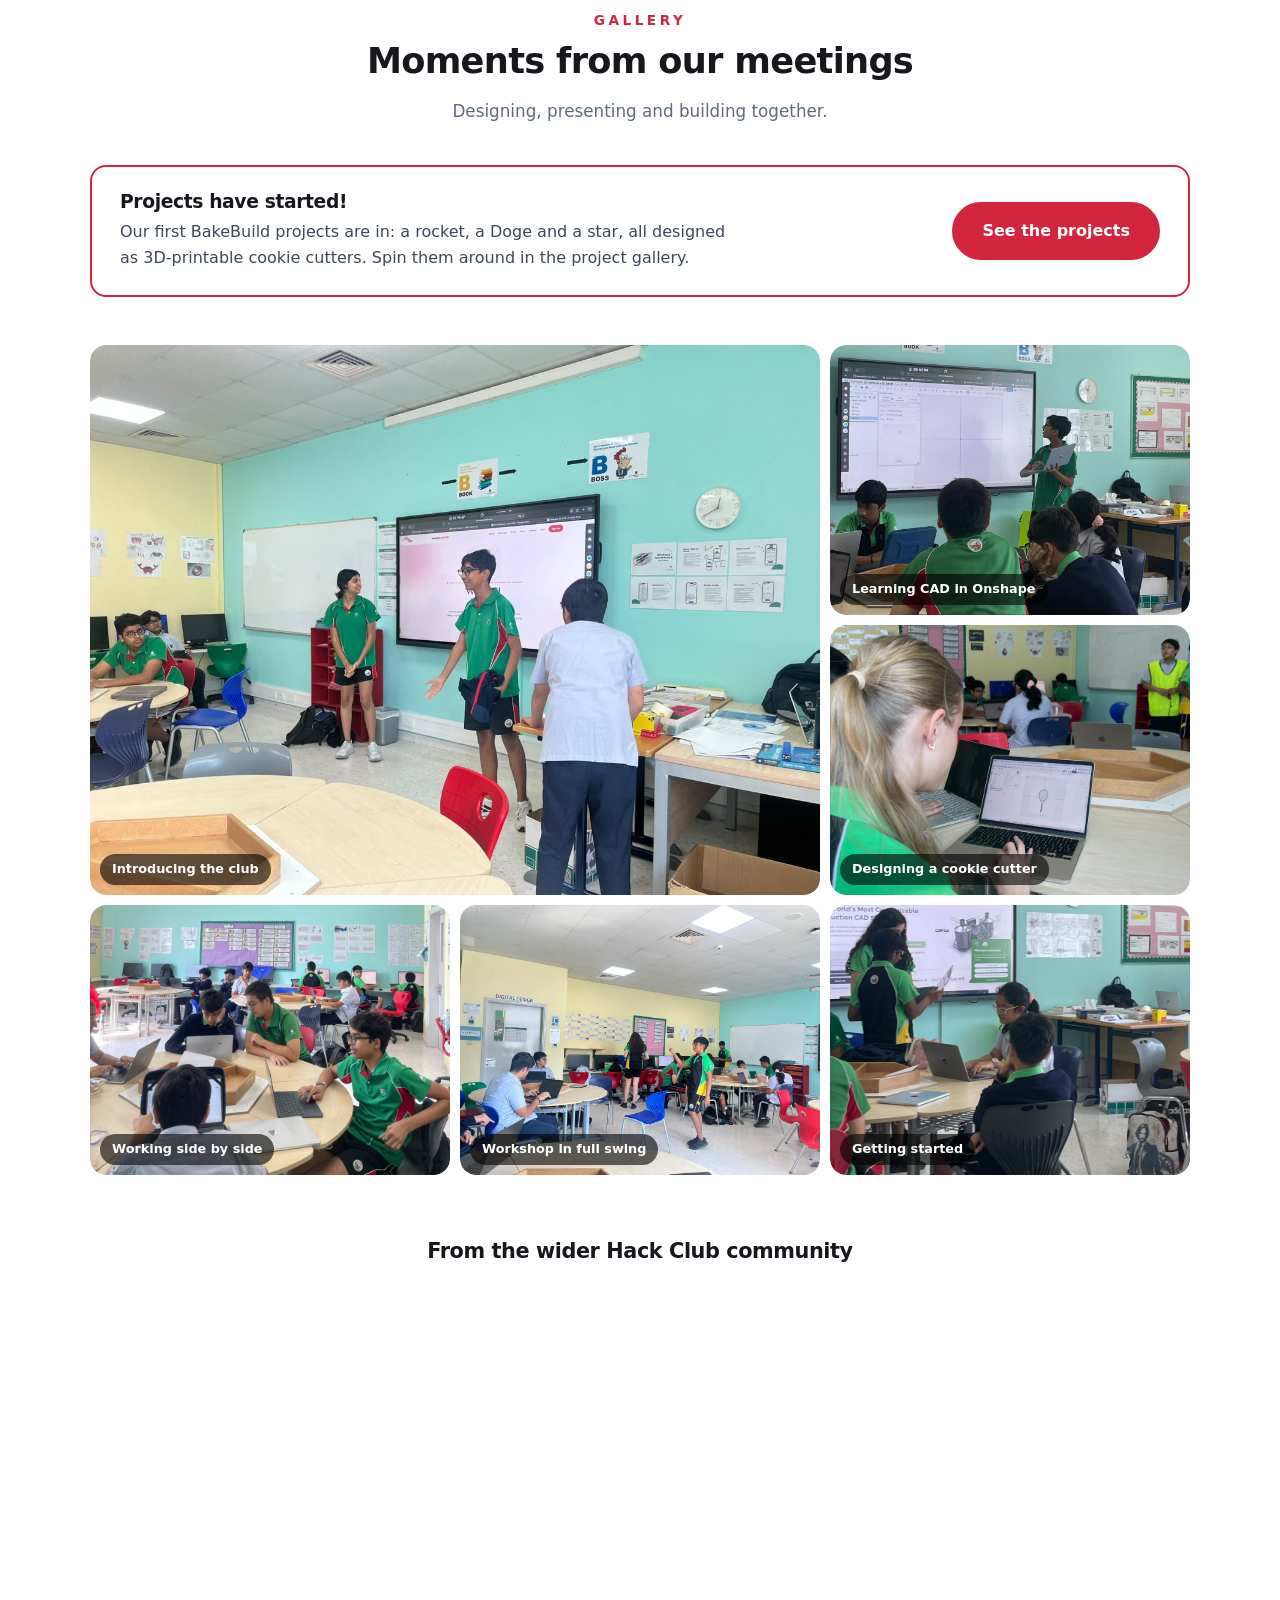
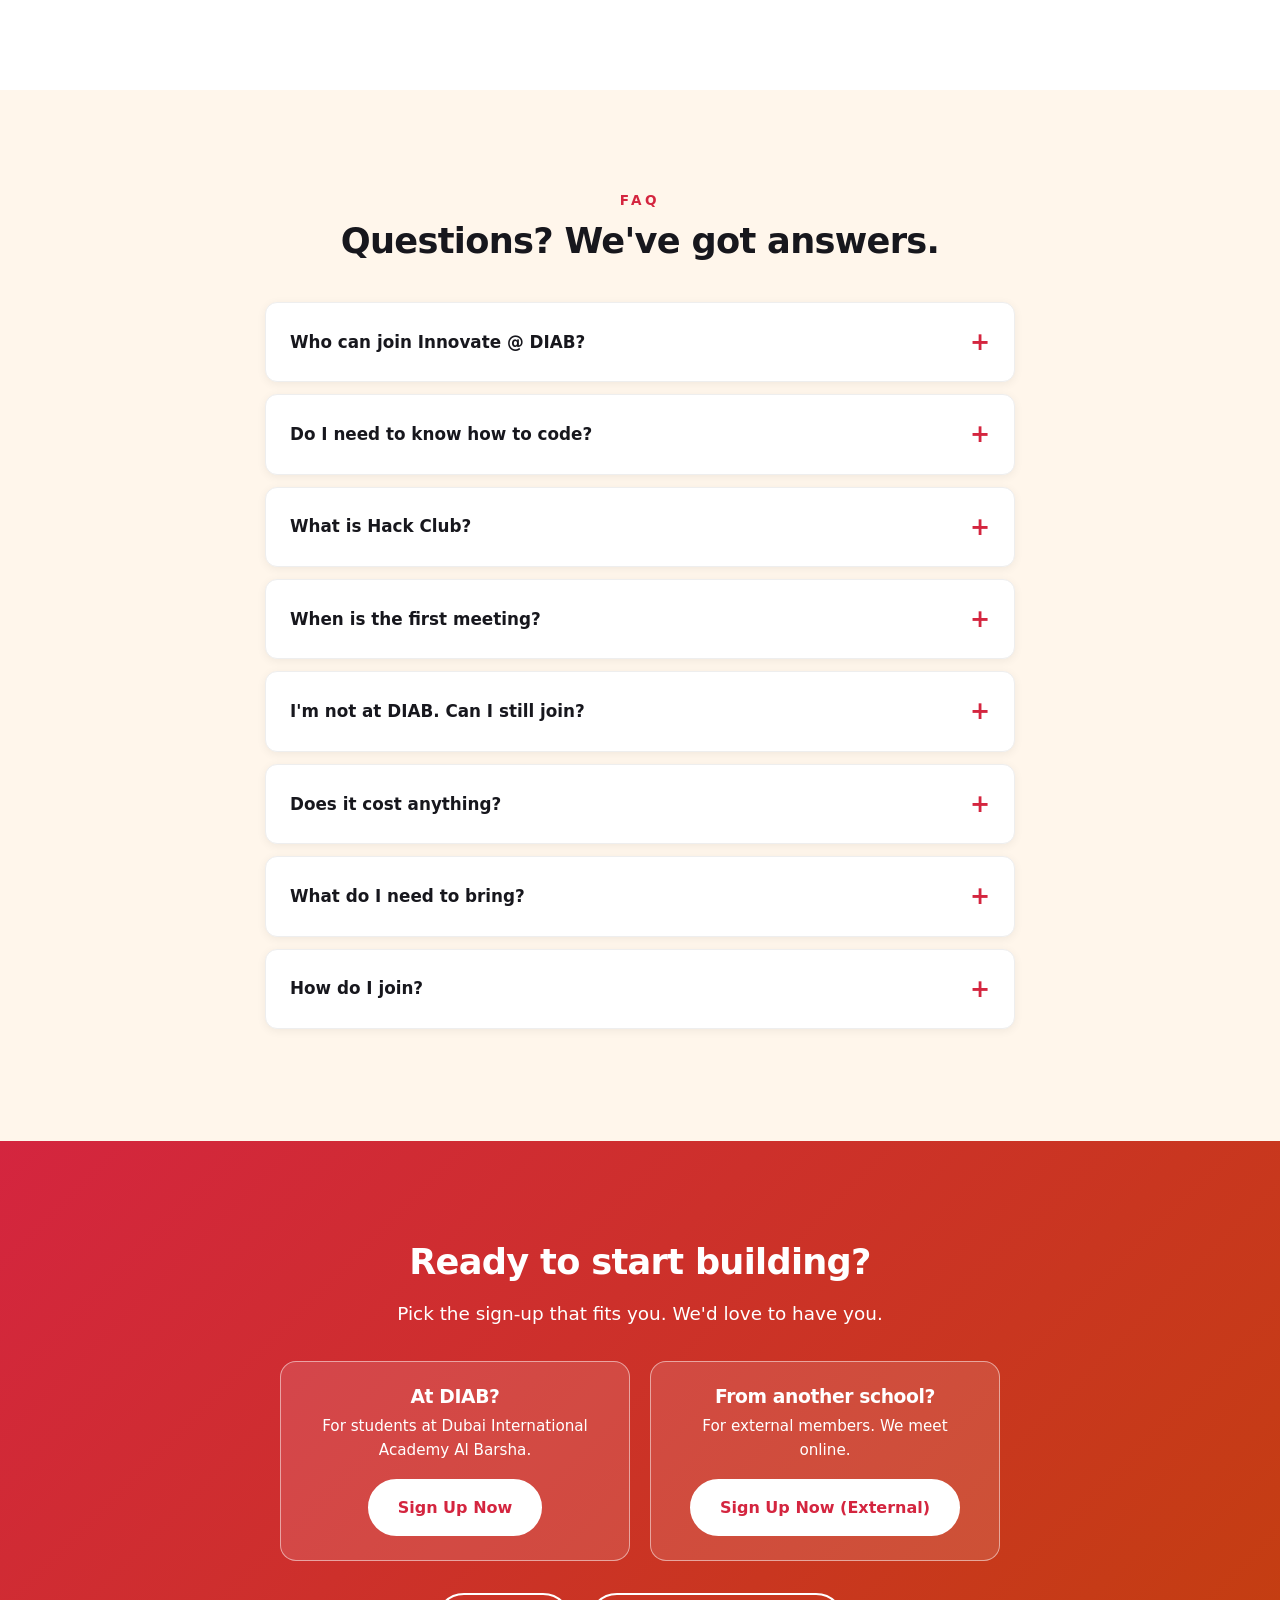
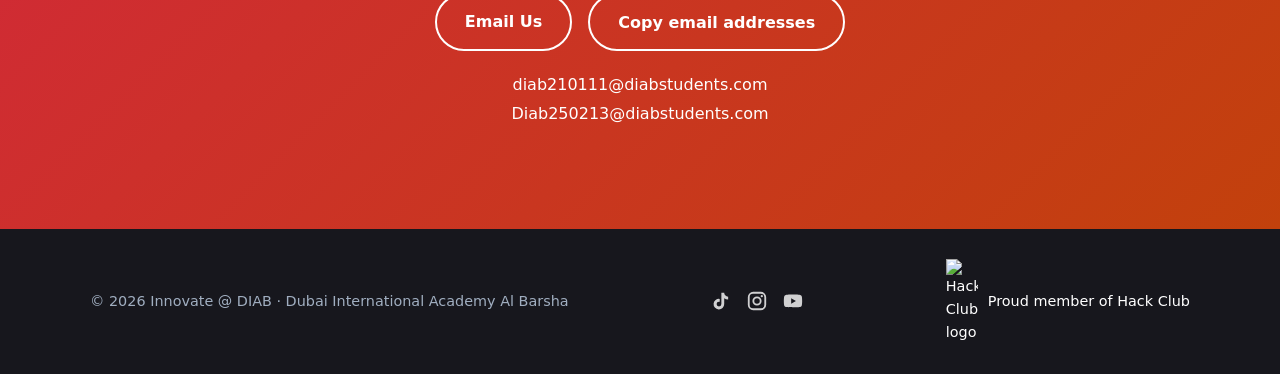
==== commit 8728829d: "Update crew member name from Zainab Khan to Zainab Aslam" ====
--- a/index.html
+++ b/index.html
@@ -246,9 +246,9 @@
         <h3 class="crew-label">Design &amp; Social Media</h3>
         <div class="crew">
           <div class="crew-card">
-            <img src="images/team/zainab.jpg" alt="Zainab Khan" class="crew-photo" width="96" height="96" loading="lazy">
-            <div>
-              <h4>Zainab Khan</h4>
+            <img src="images/team/zainab.jpg" alt="Zainab Aslam" class="crew-photo" width="96" height="96" loading="lazy">
+            <div>
+              <h4>Zainab Aslam</h4>
               <p class="role">Head of Design</p>
               <p class="crew-bio">Theatre kid, figure skater and video editor who brings STEAM into every project.</p>
             </div>
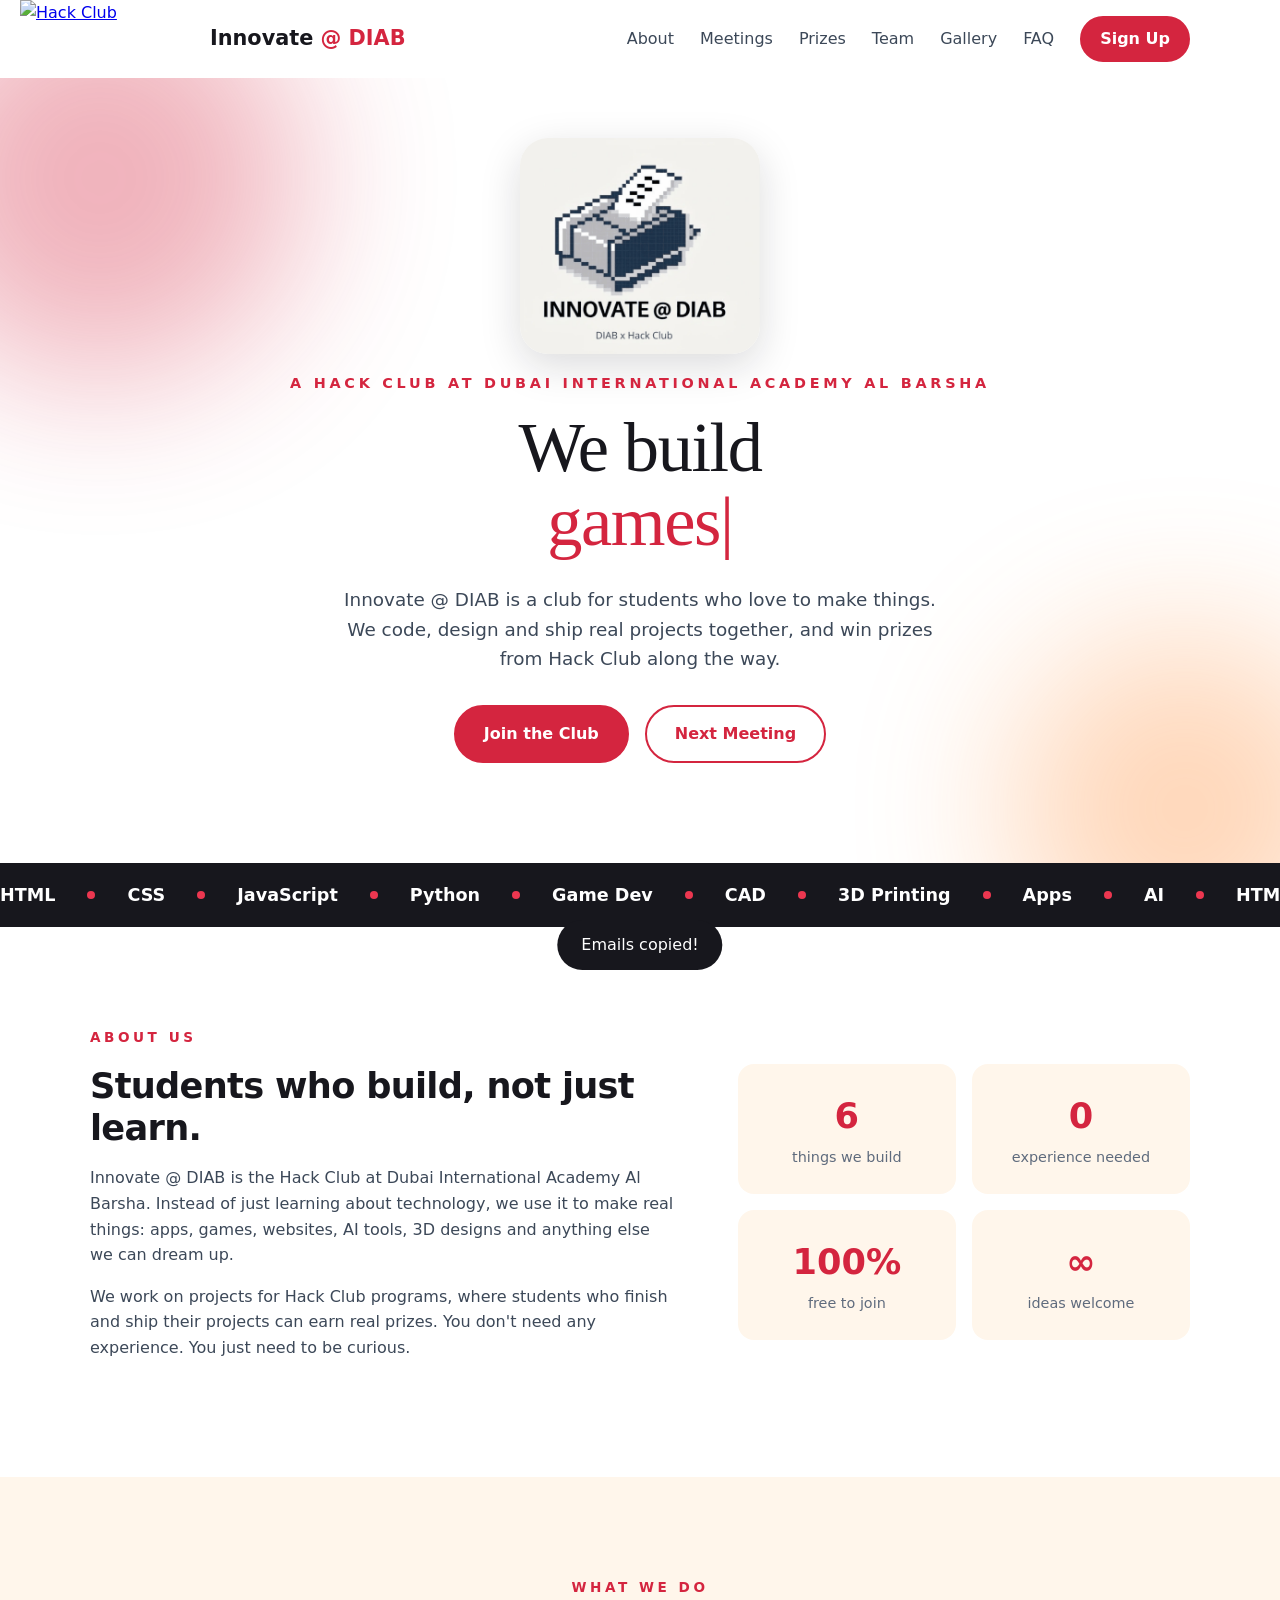
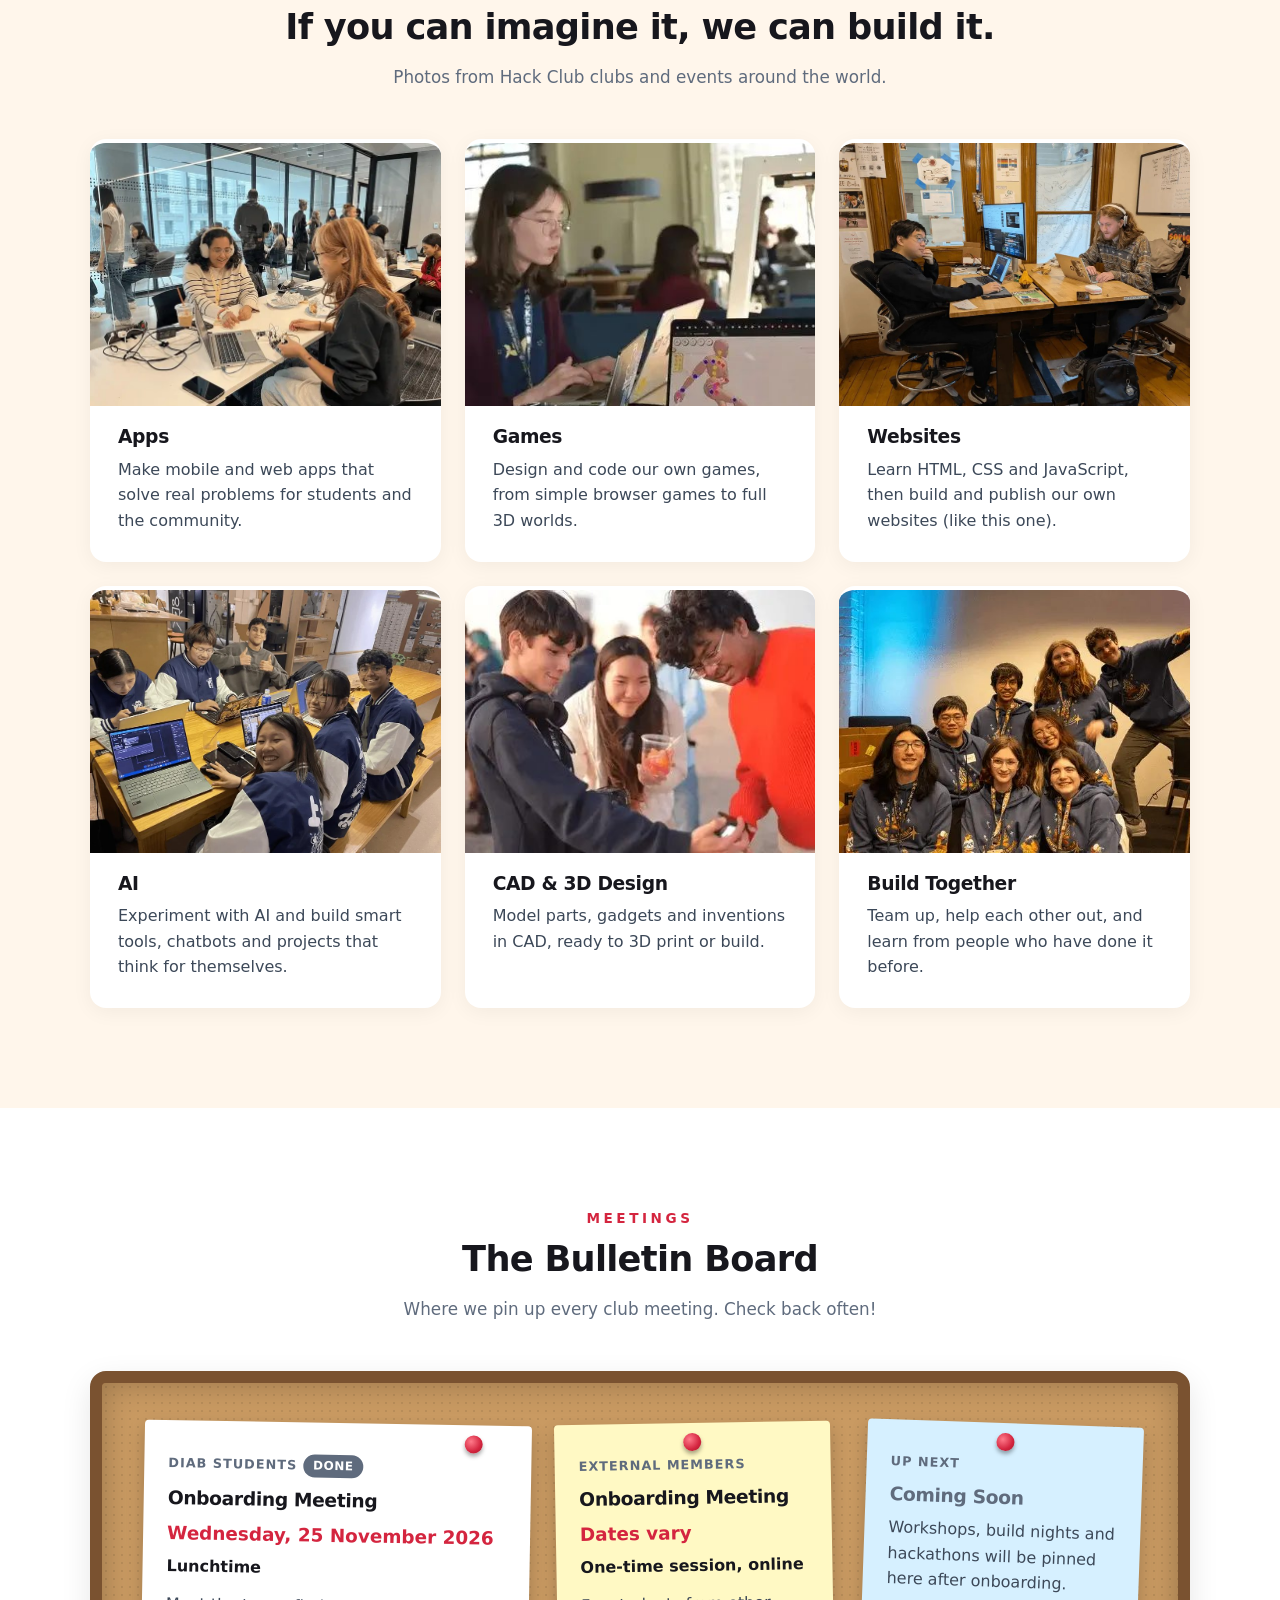
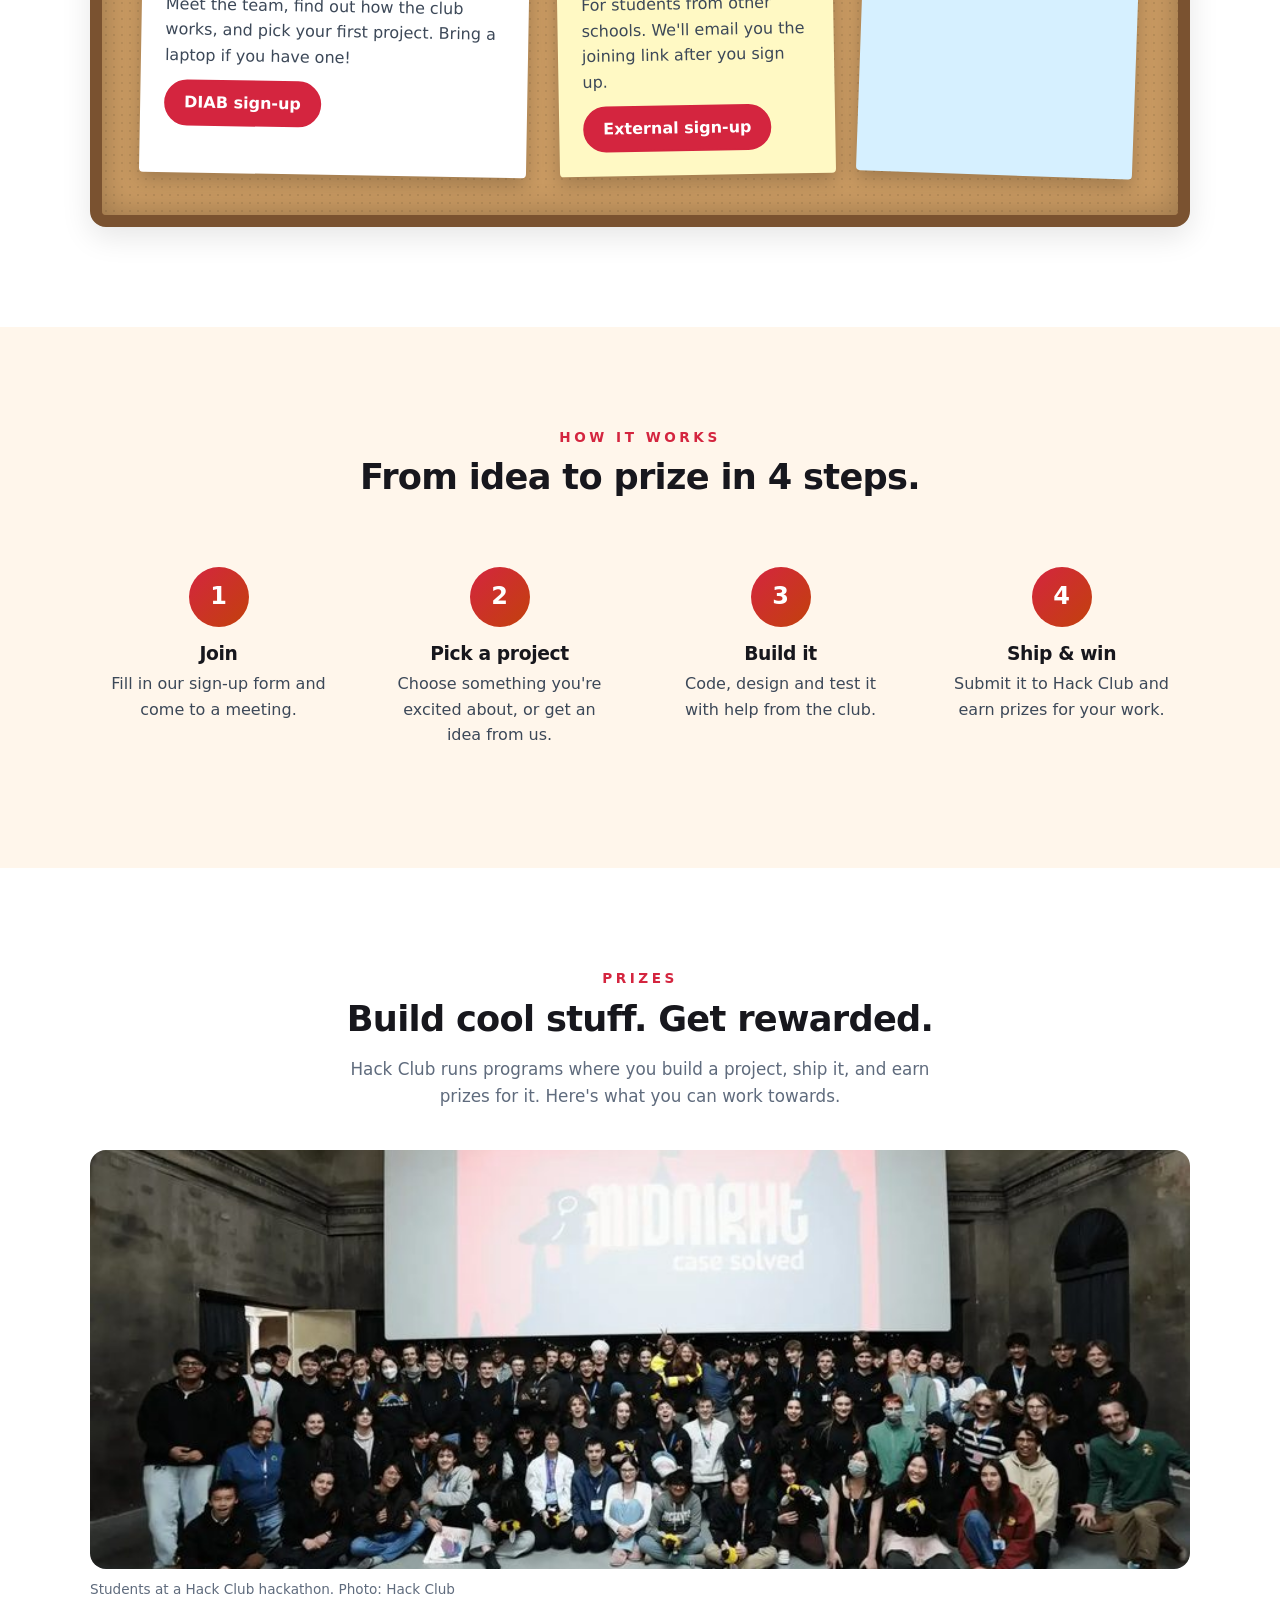
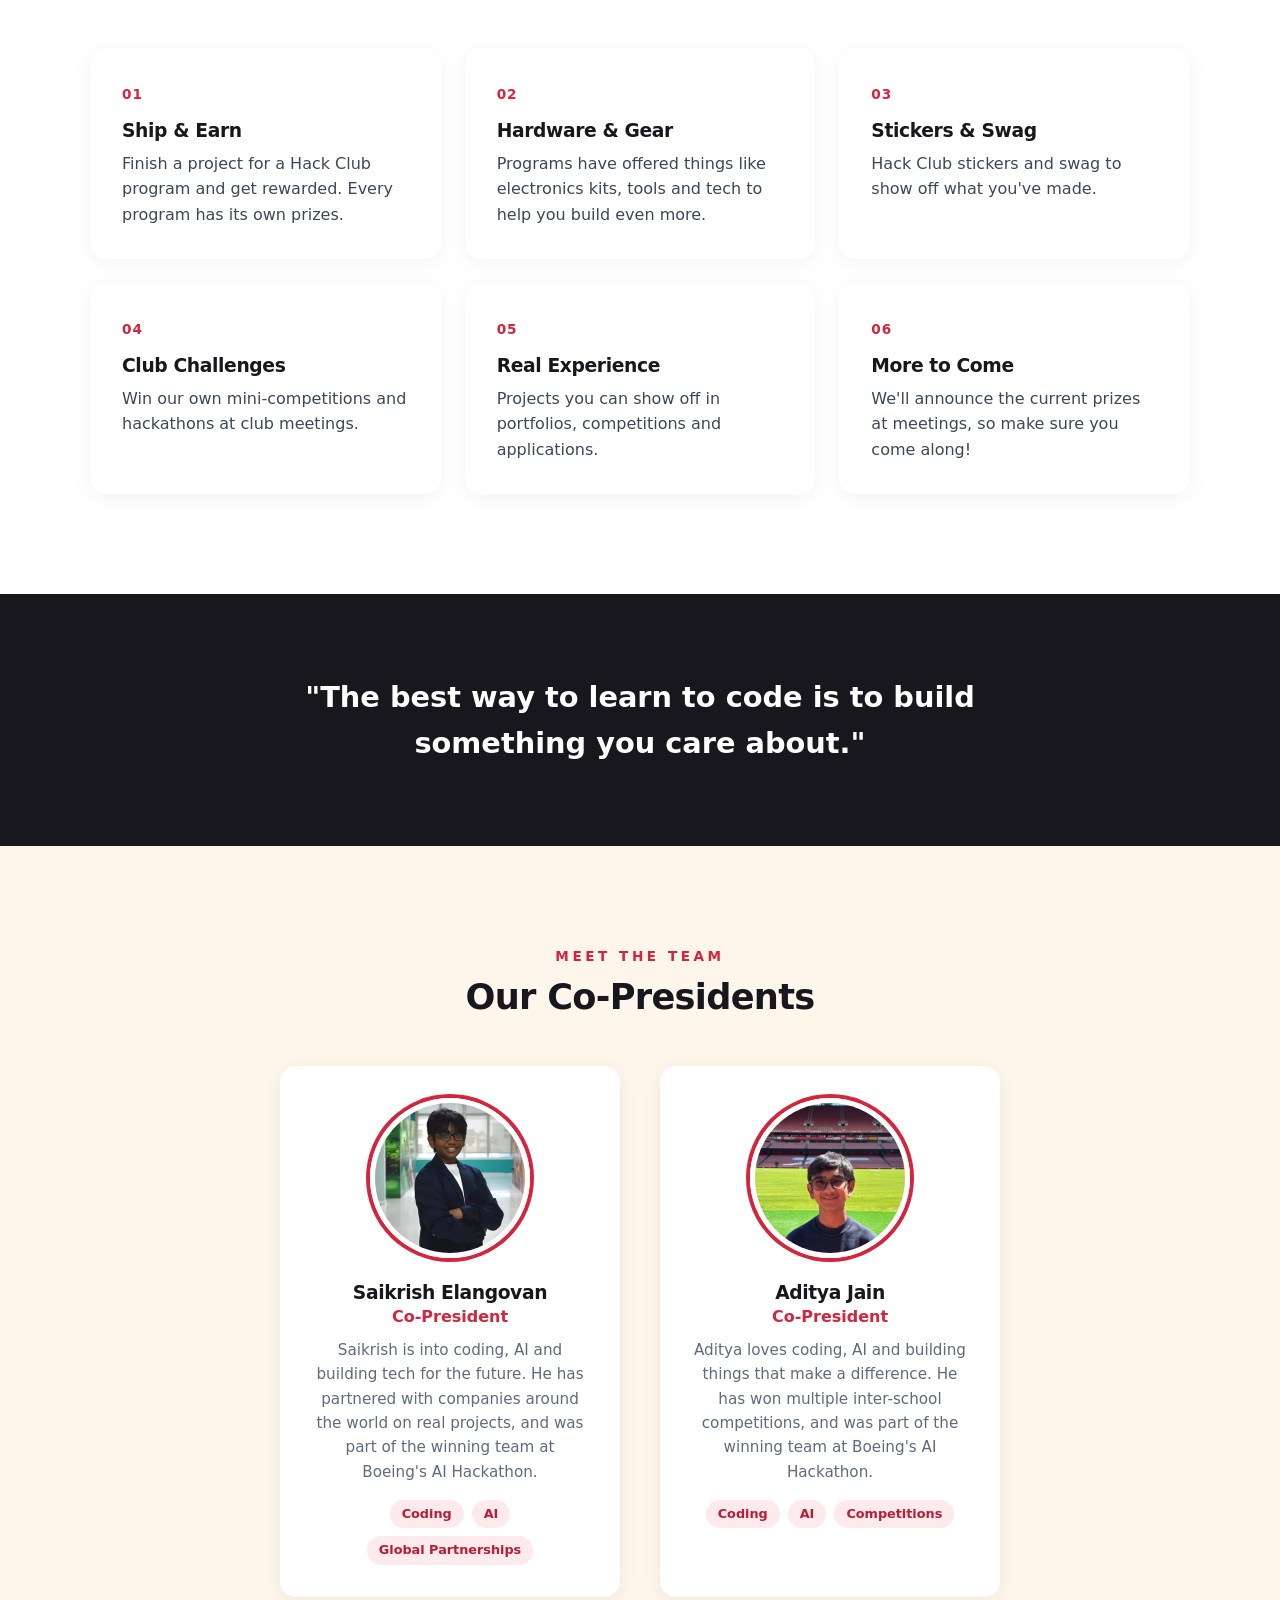
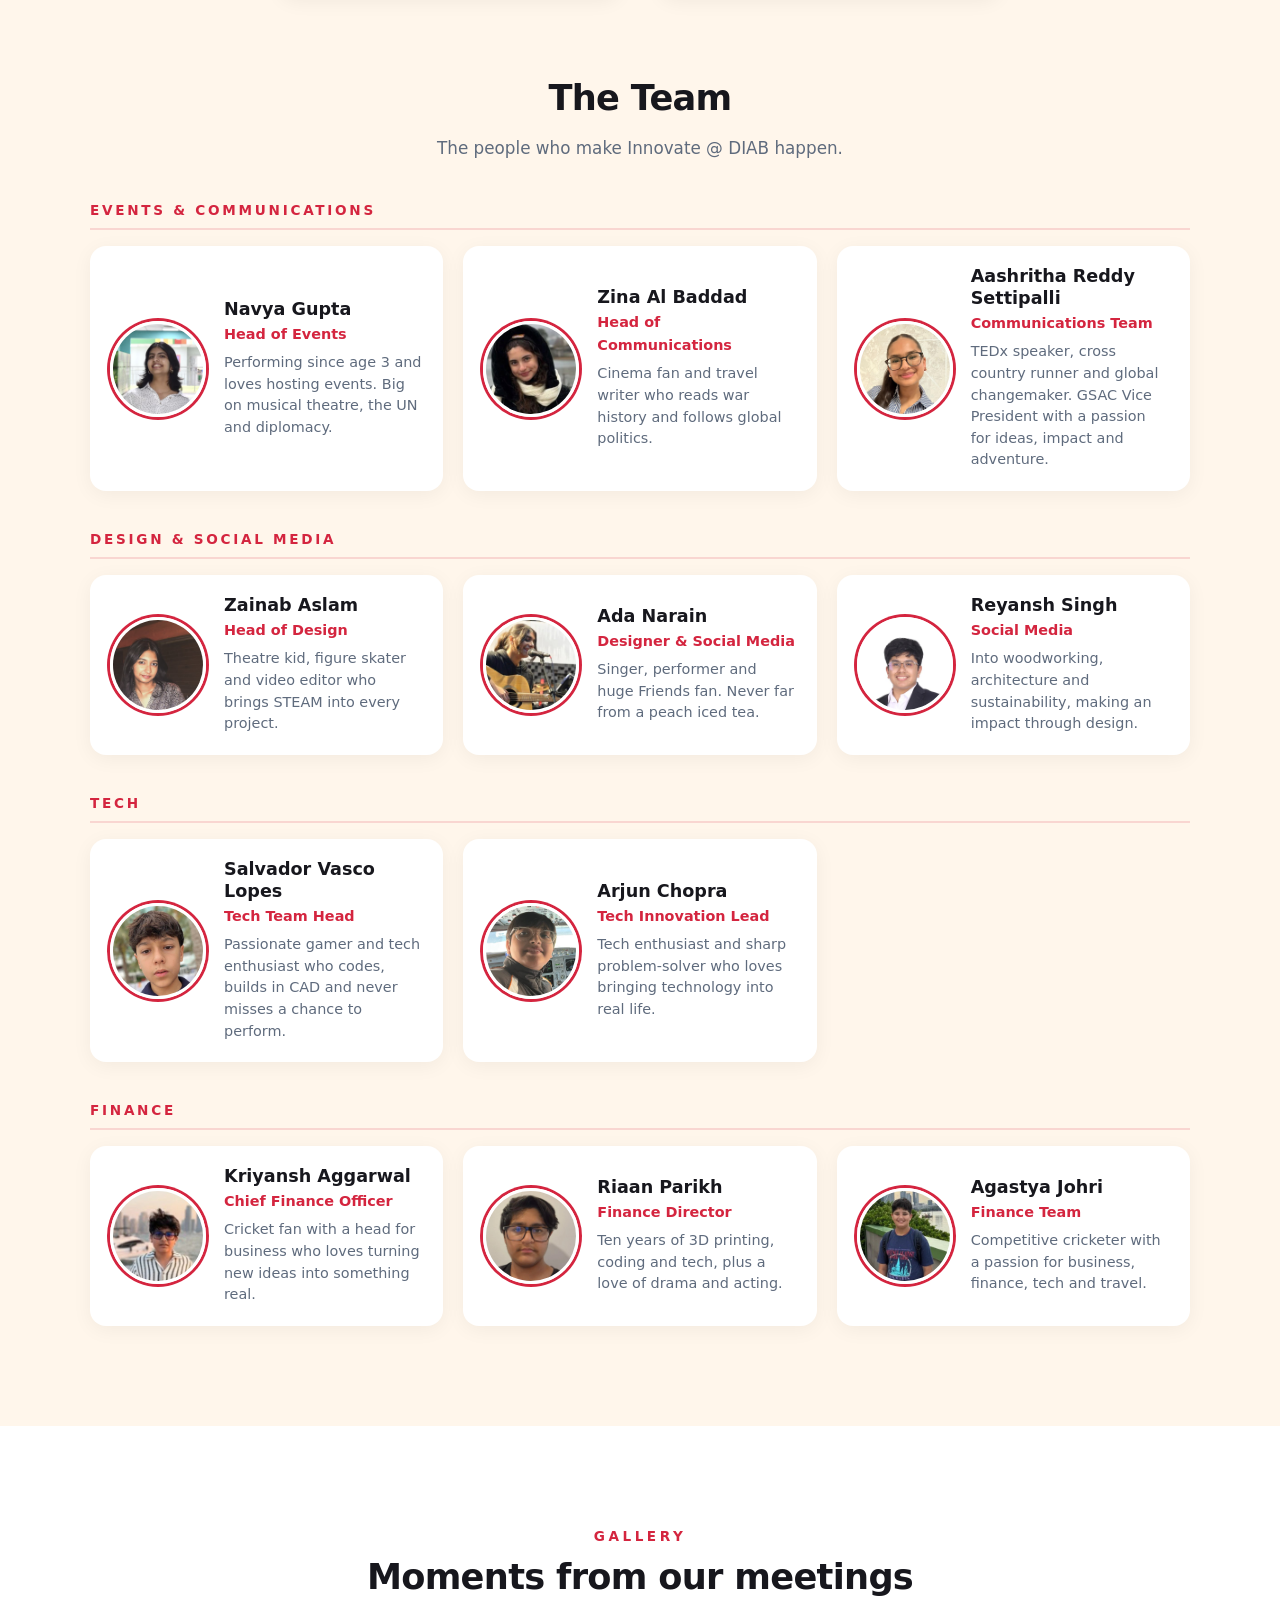
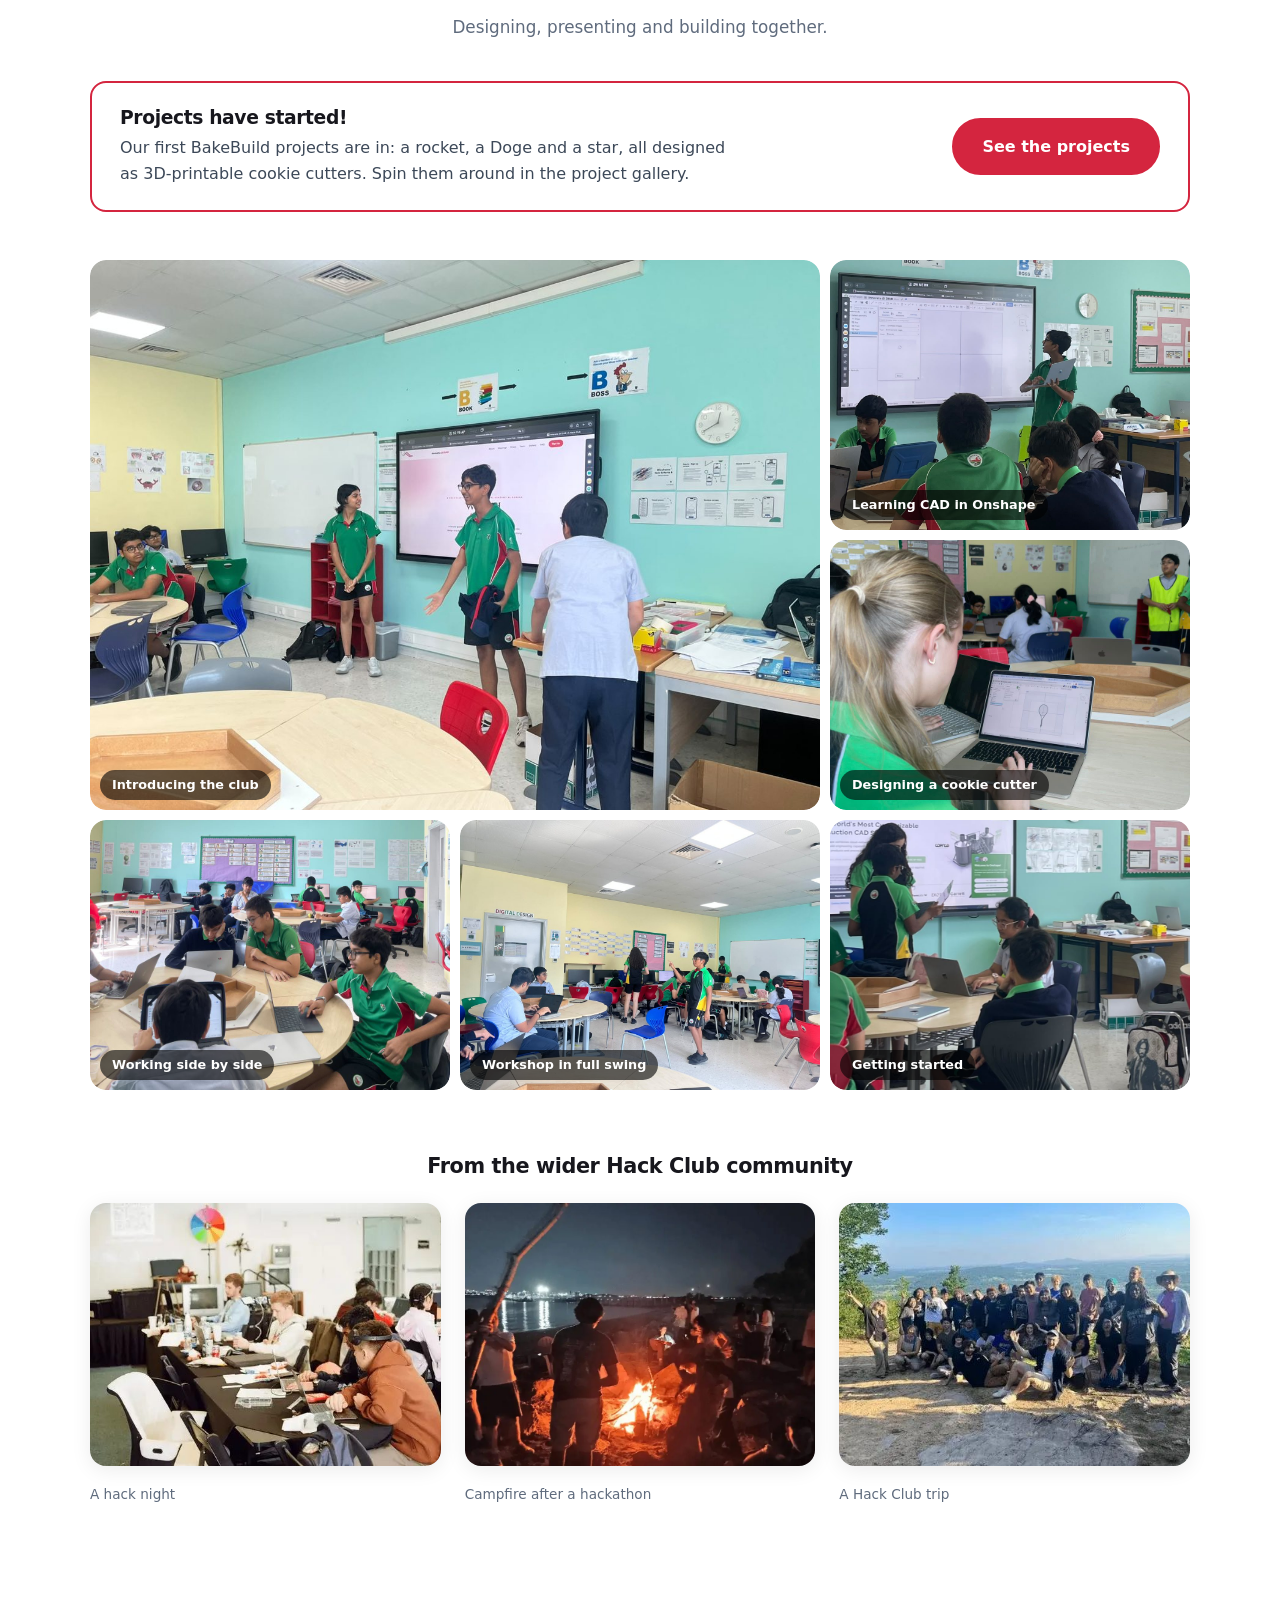
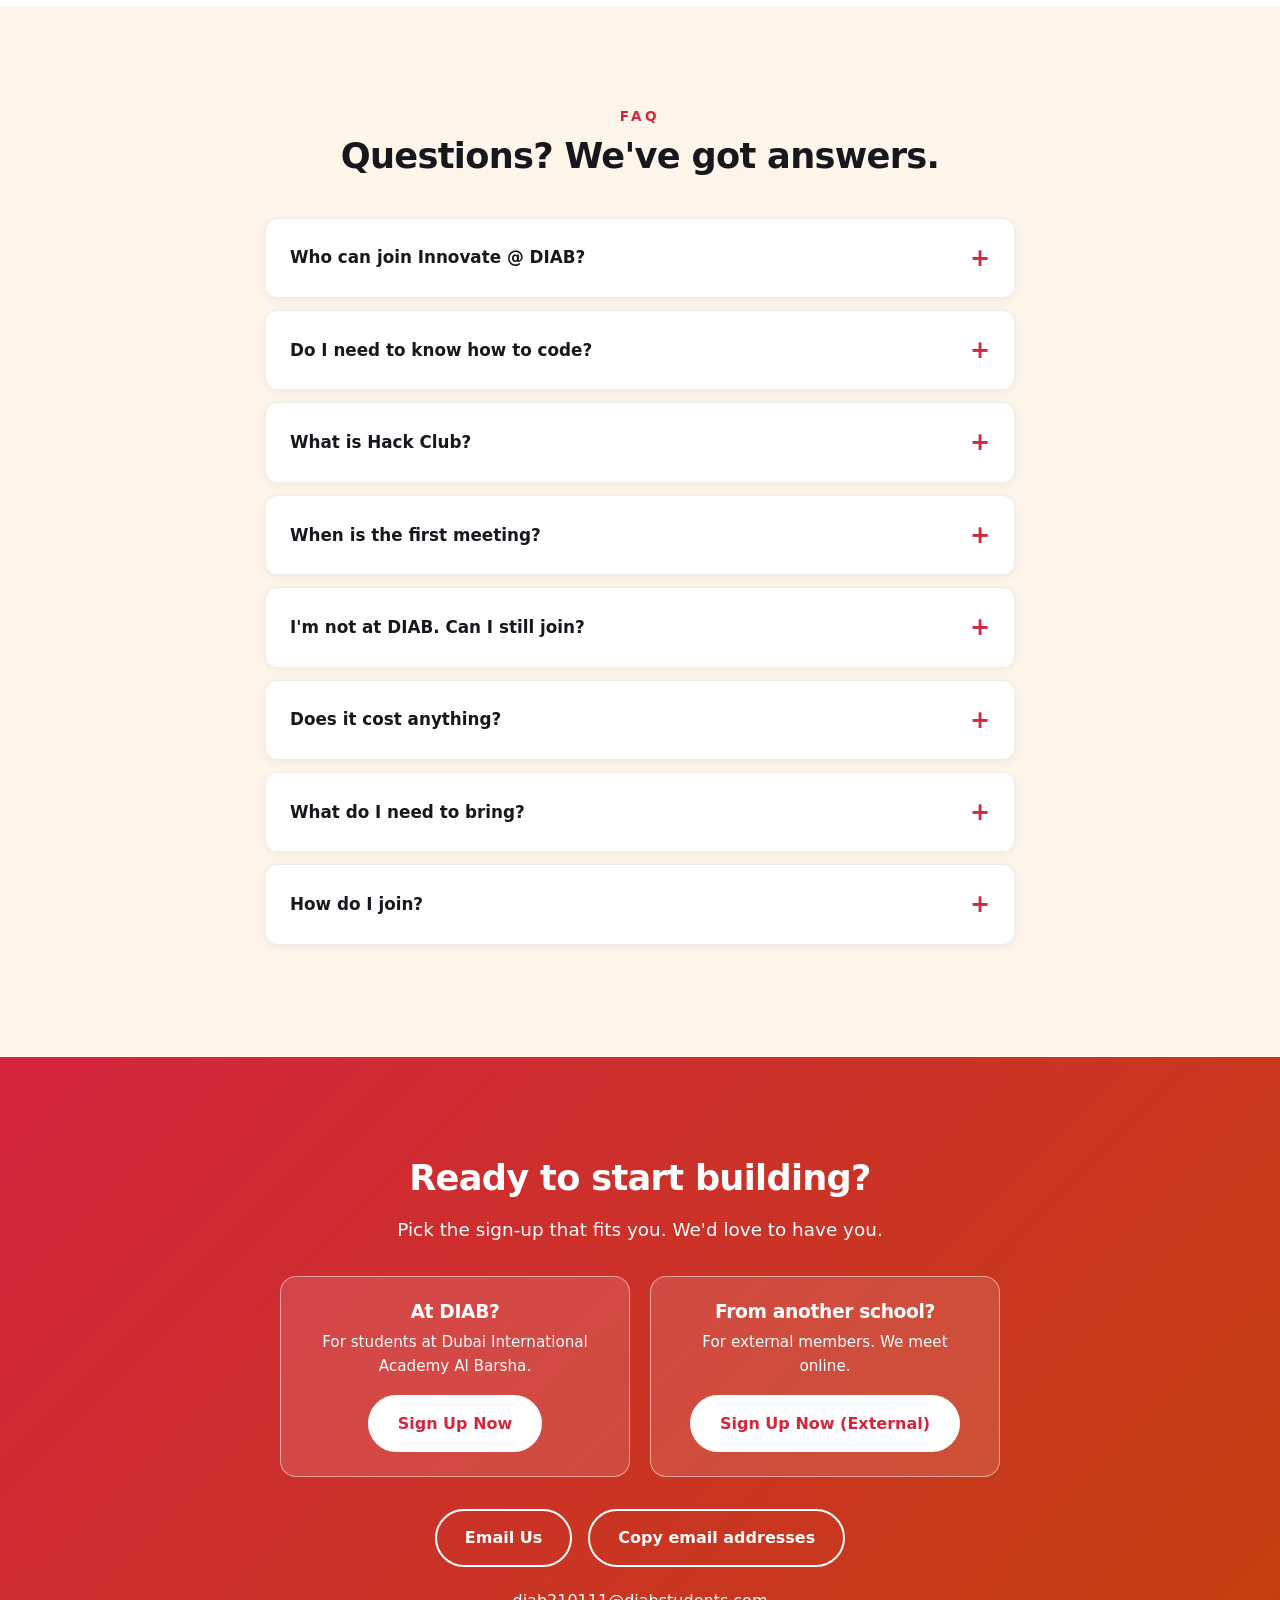
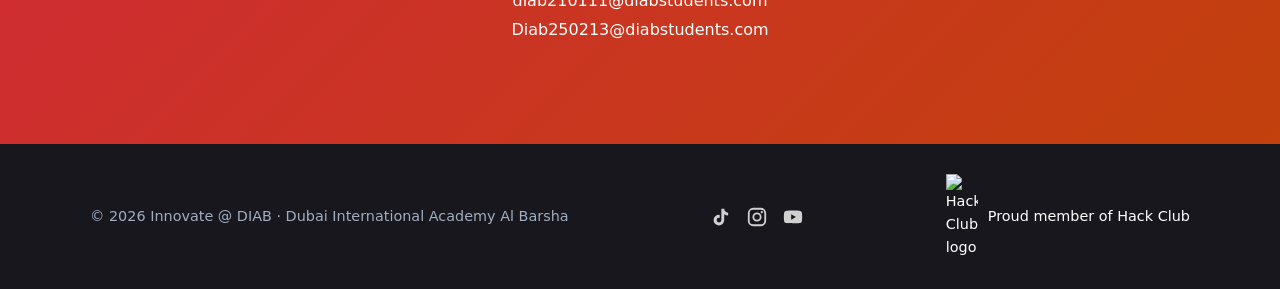
==== commit 01ca52e7: "Make external onboarding a one-time session with varying dates Co-Authored-By: Claude Sonnet 5.5 <no" ====
--- a/index.html
+++ b/index.html
@@ -130,10 +130,10 @@
         </div>
         <div class="note note-ext">
           <span class="pin"></span>
-          <p class="note-label">External Members <span class="note-badge" data-date="2026-11-27"></span></p>
+          <p class="note-label">External Members</p>
           <h3>Onboarding Meeting</h3>
-          <p class="note-date">Friday, 27 November 2026</p>
-          <p class="note-time">4:00 PM GST (GMT+4), online</p>
+          <p class="note-date">Dates vary</p>
+          <p class="note-time">One-time session, online</p>
           <p>For students from other schools. We'll email you the joining link after you sign up.</p>
           <a href="signup.html" class="btn btn-small">External sign-up</a>
         </div>
@@ -374,7 +374,7 @@
       </details>
       <details class="faq-item">
         <summary>When is the first meeting?</summary>
-        <p>DIAB students: lunchtime on Wednesday, 25 November 2026. External members: online on Friday, 27 November 2026 at 4:00 PM GST (GMT+4). Check the bulletin board above for more meetings.</p>
+        <p>DIAB students: lunchtime on Wednesday, 25 November 2026. External members: a one-time online onboarding. Dates vary, and we email yours after you sign up. Check the bulletin board above for more meetings.</p>
       </details>
       <details class="faq-item">
         <summary>I'm not at DIAB. Can I still join?</summary>
--- a/style.css
+++ b/style.css
@@ -459,7 +459,6 @@
 }
 .signup-meeting p { margin-bottom: 6px; }
 .signup-meeting-title { font-size: 1.2rem; font-weight: 800; color: var(--dark); }
-.local-time { color: var(--muted); font-size: 0.9rem; }
 .signup-small { font-size: 0.9rem; color: var(--muted); }
 .signup-small a, .privacy a { color: var(--red); font-weight: 600; }
 
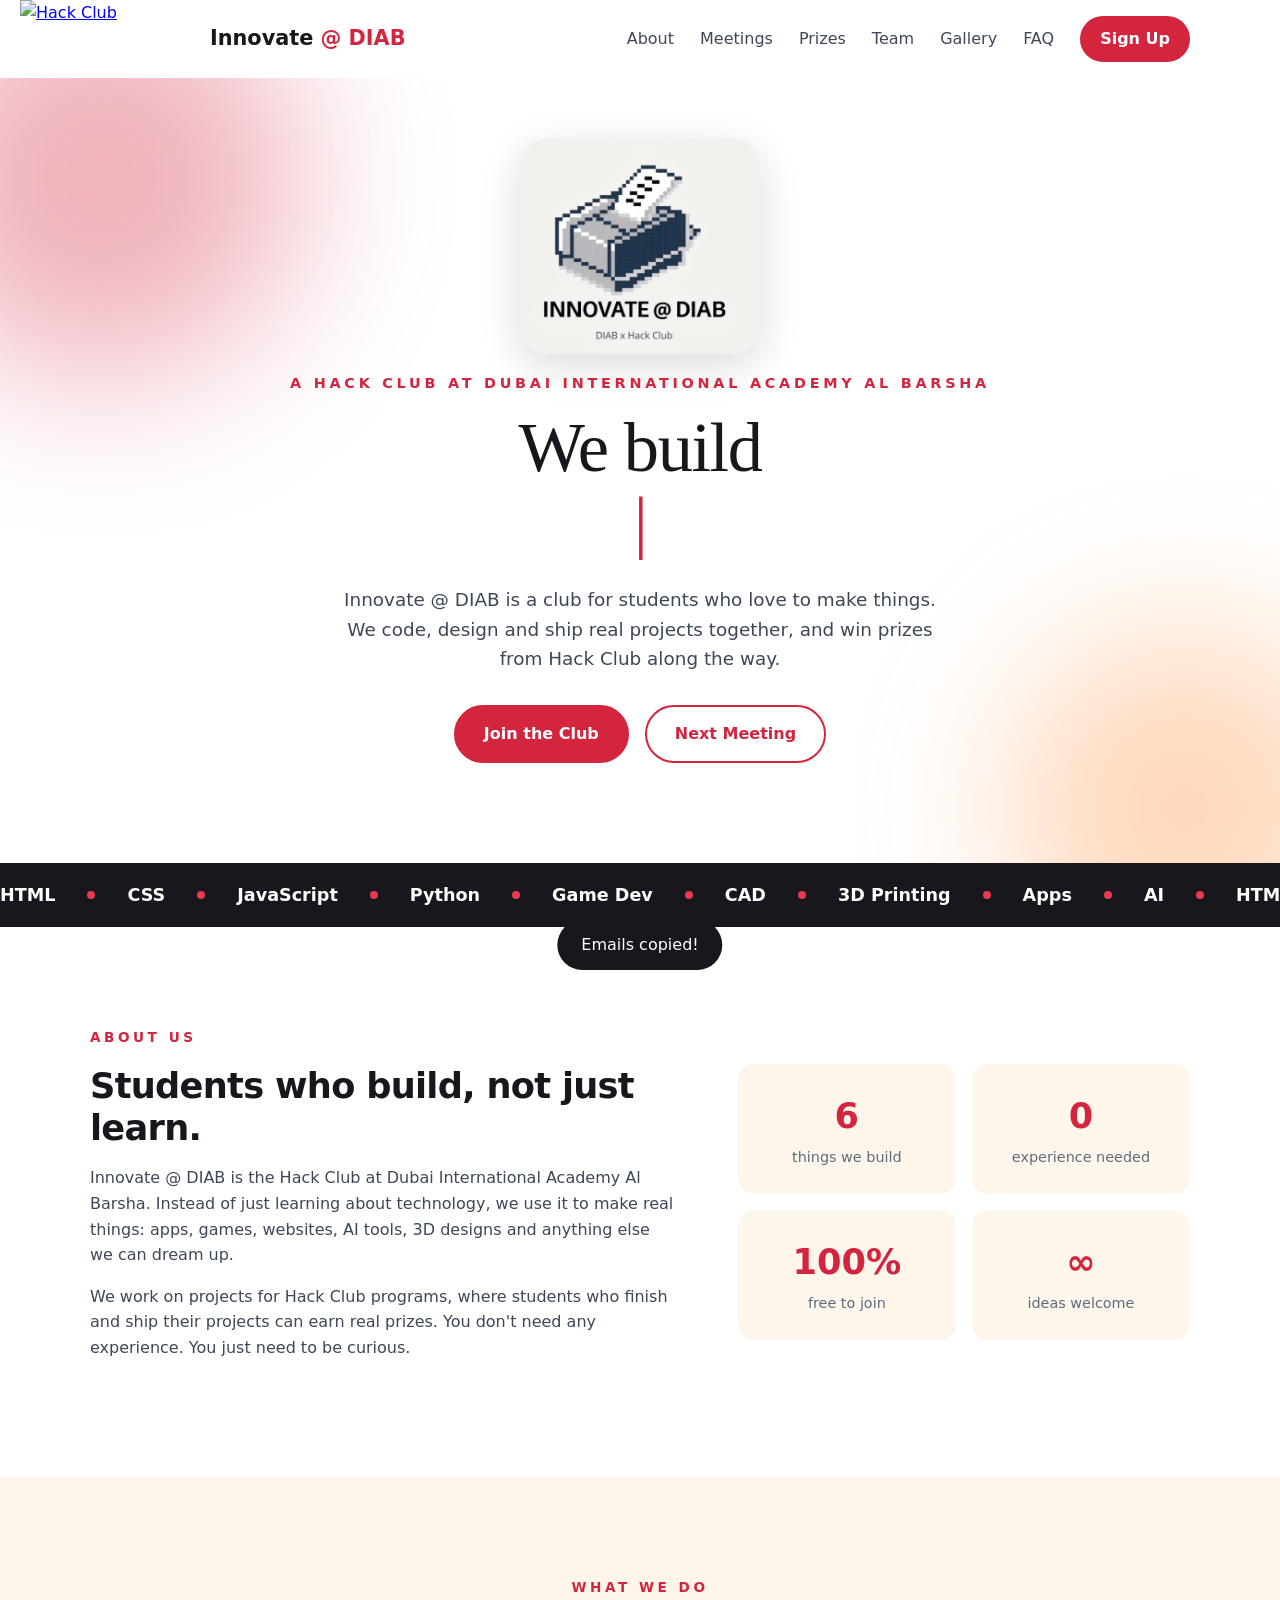
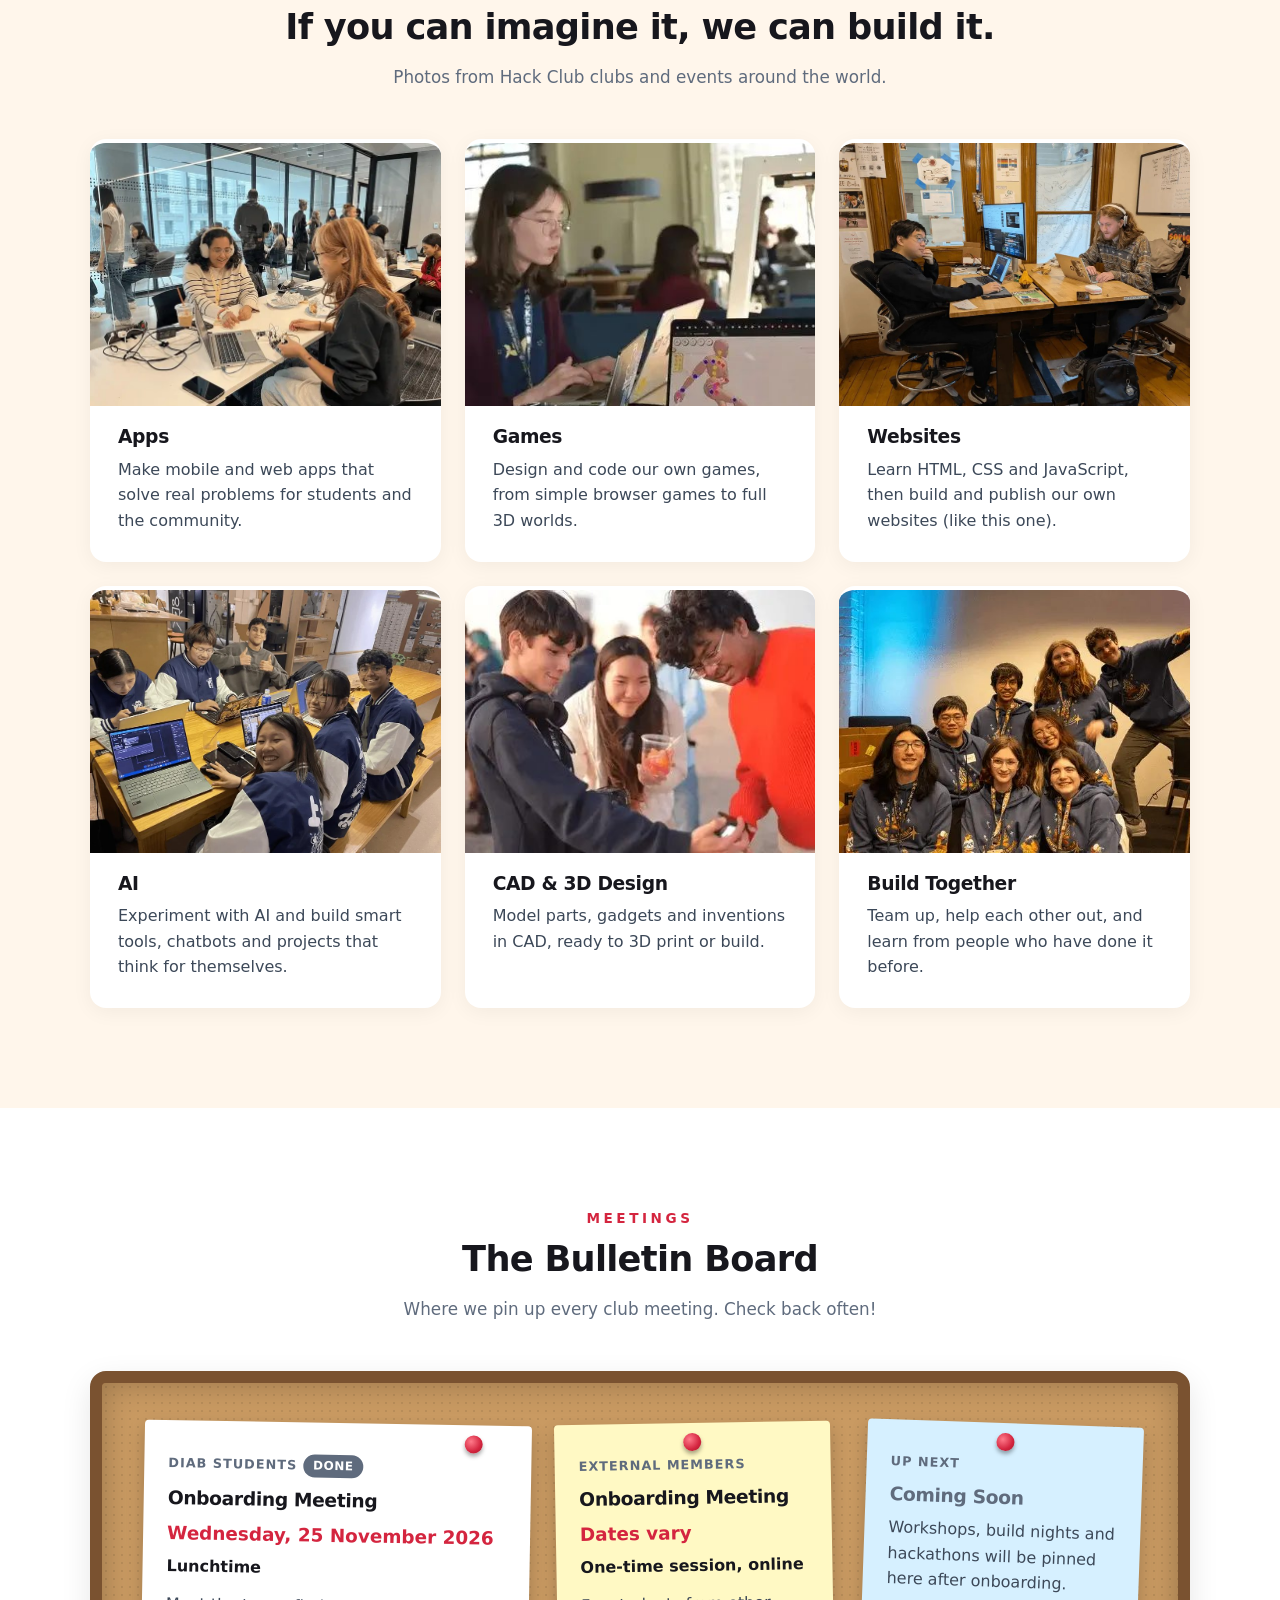
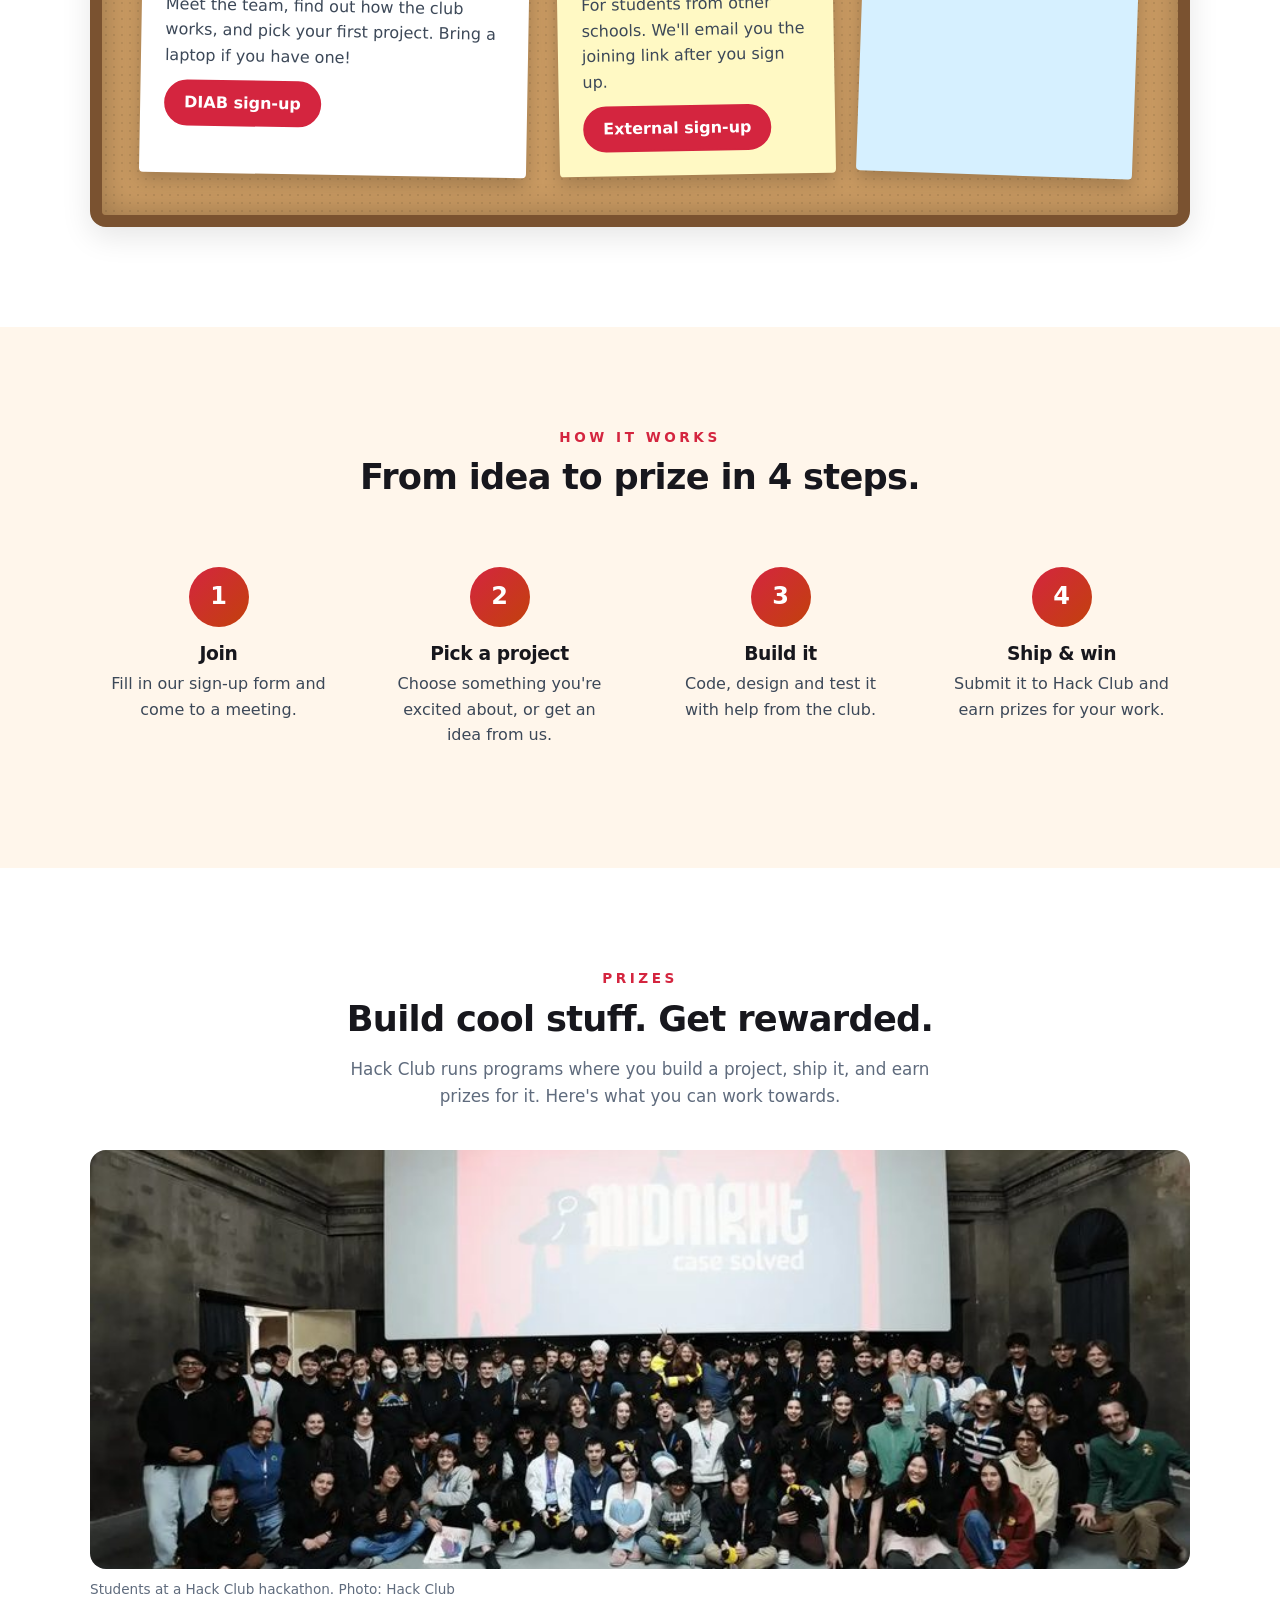
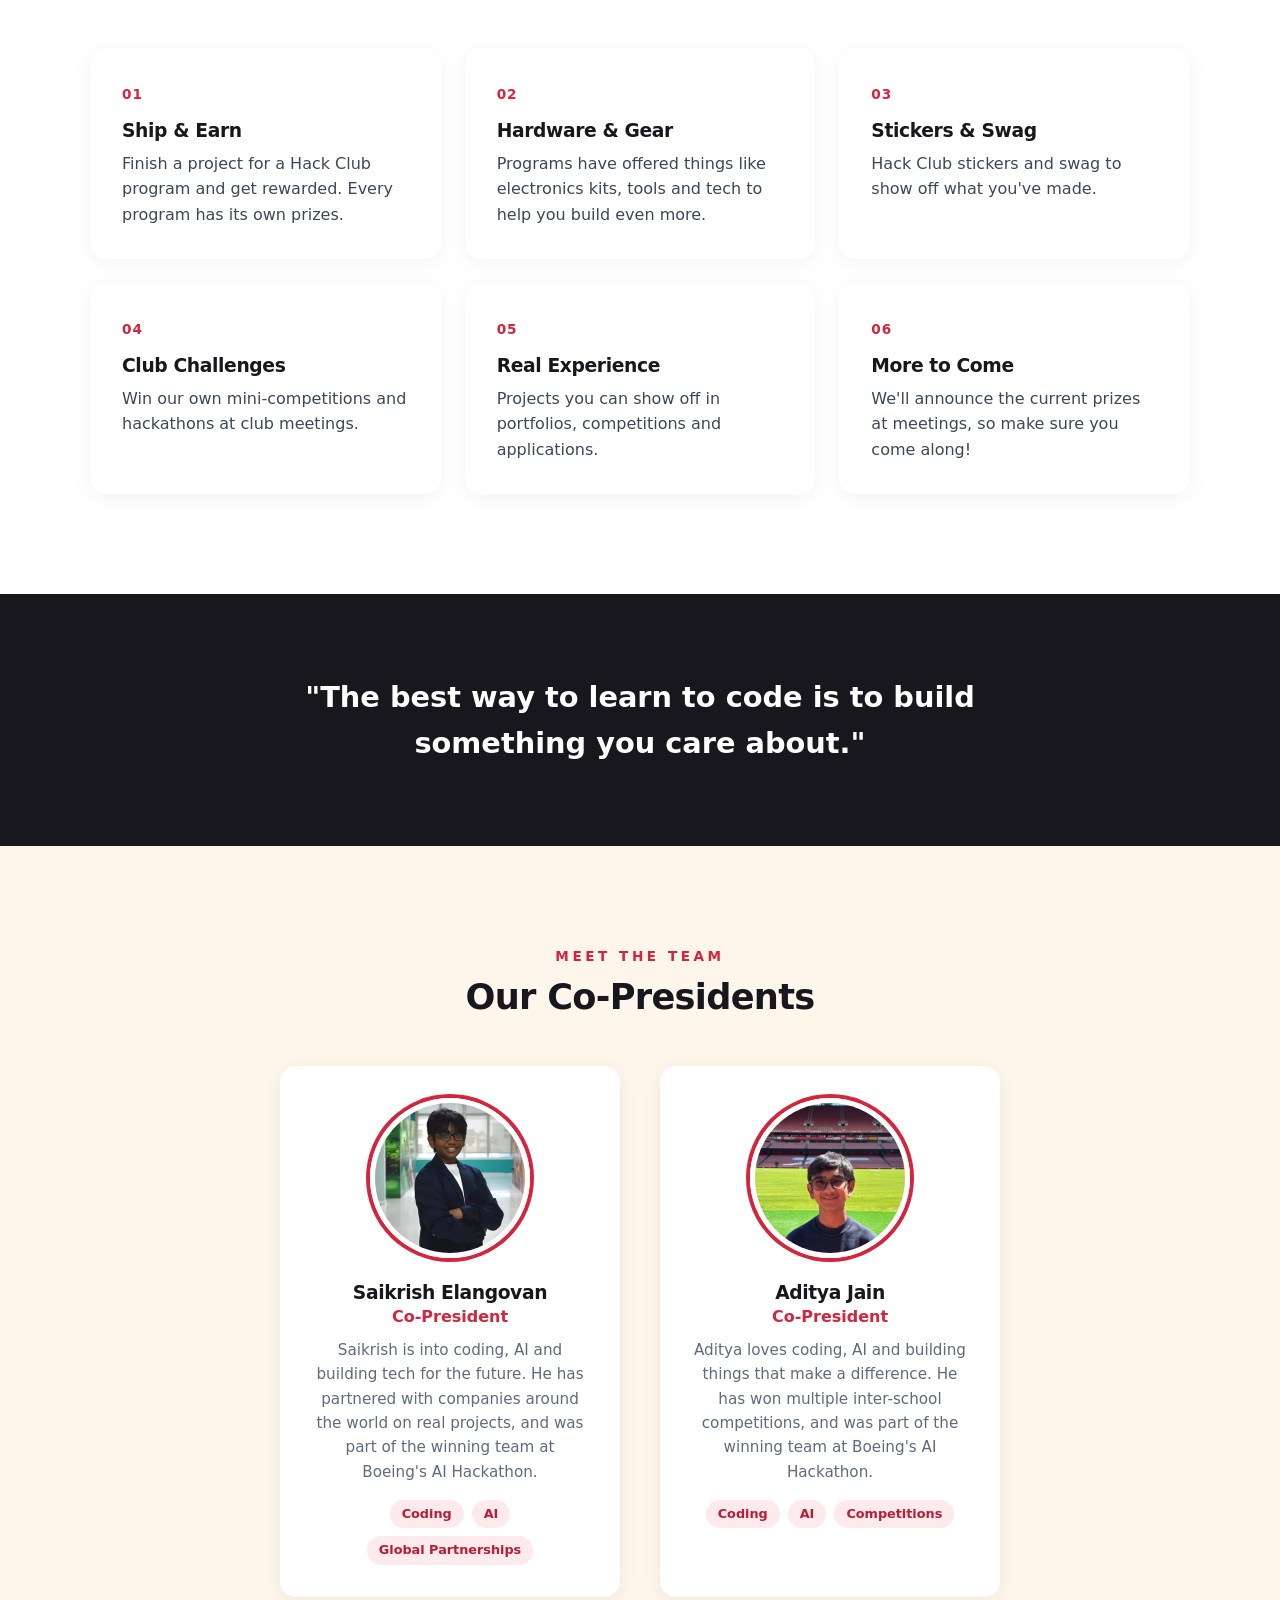
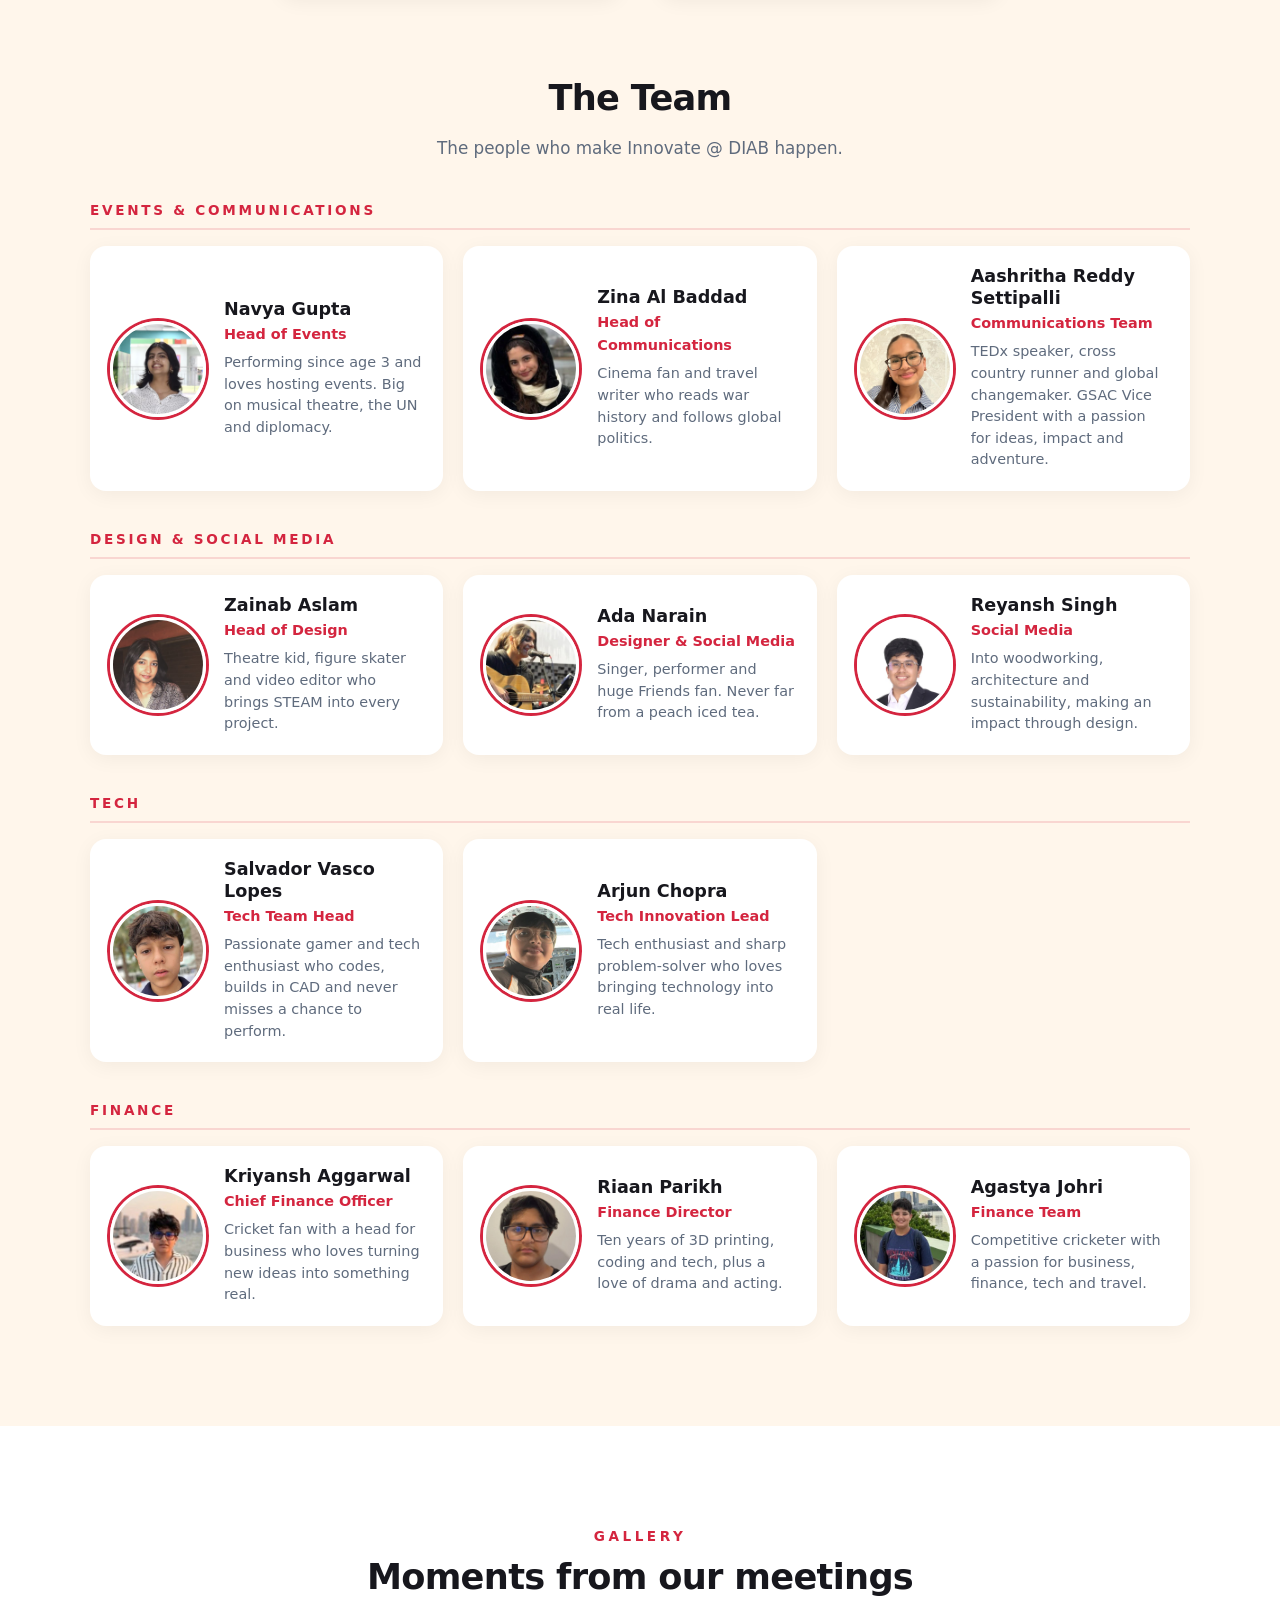
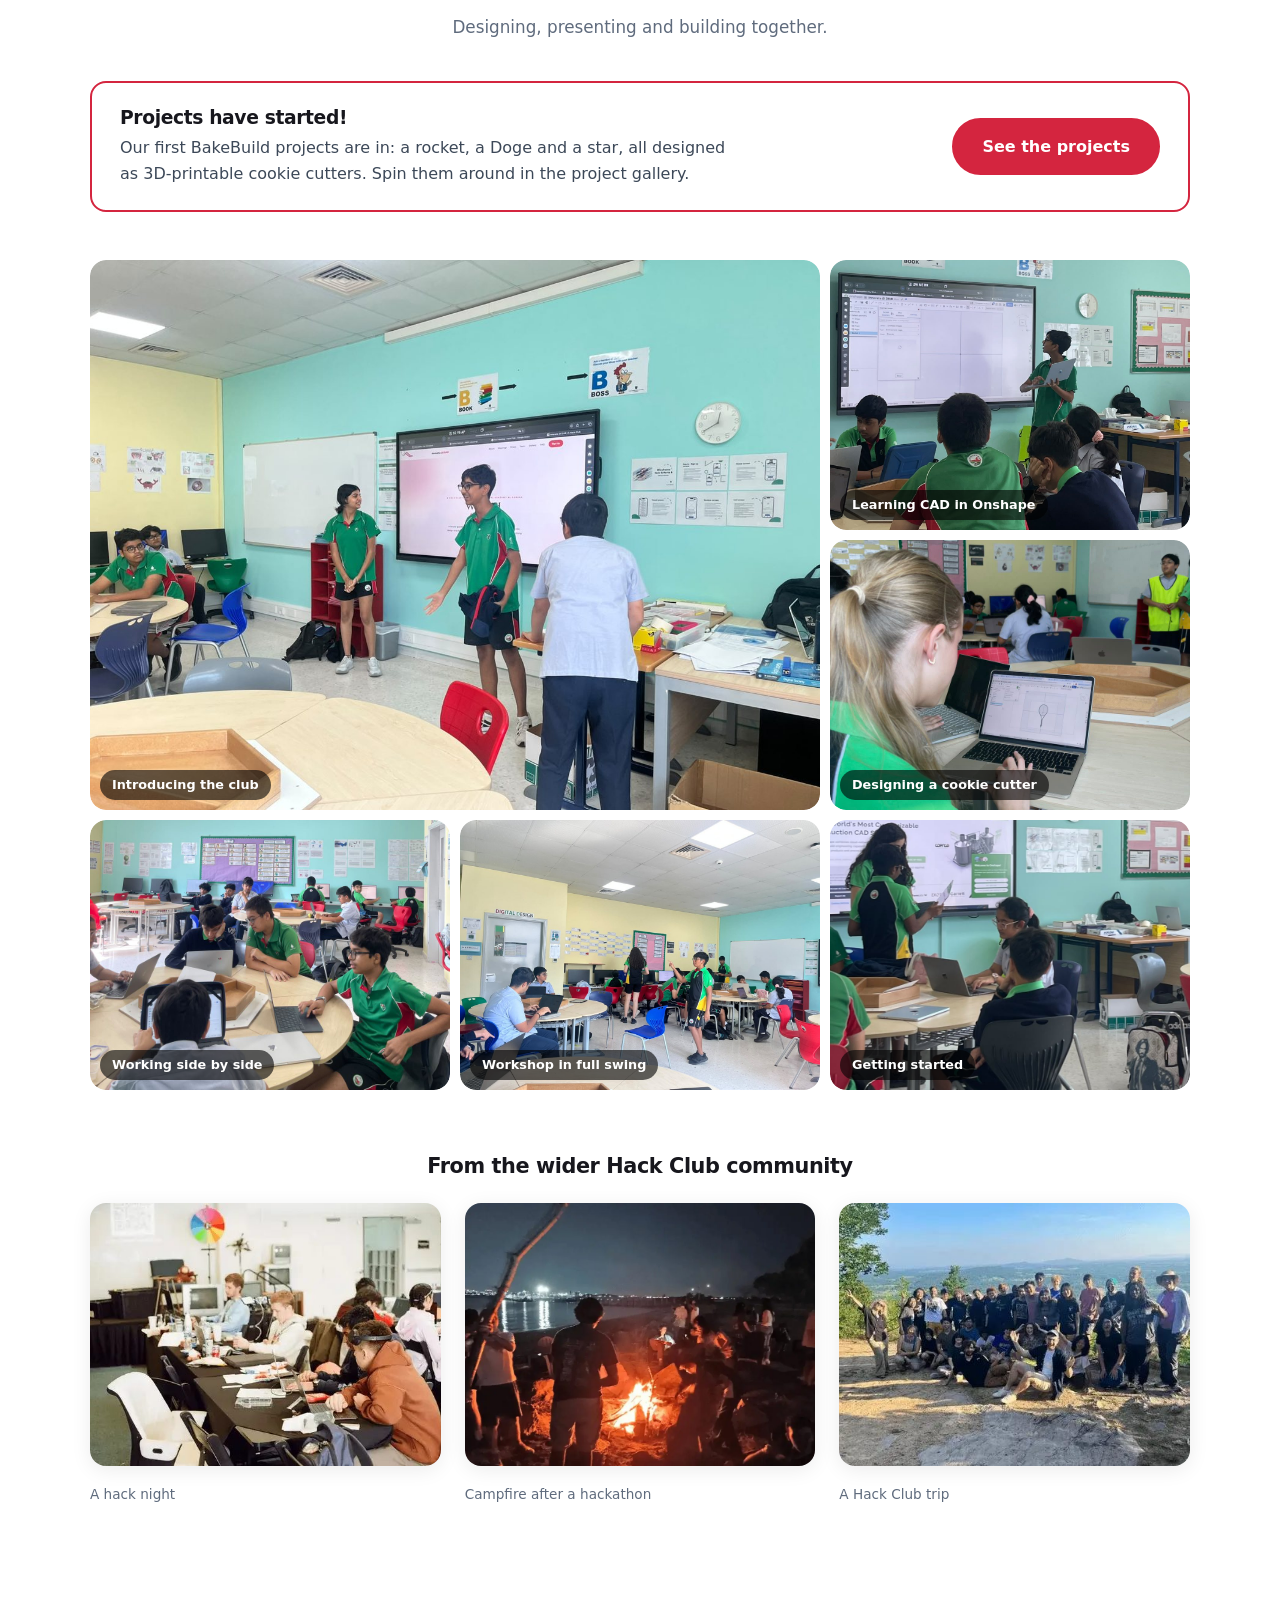
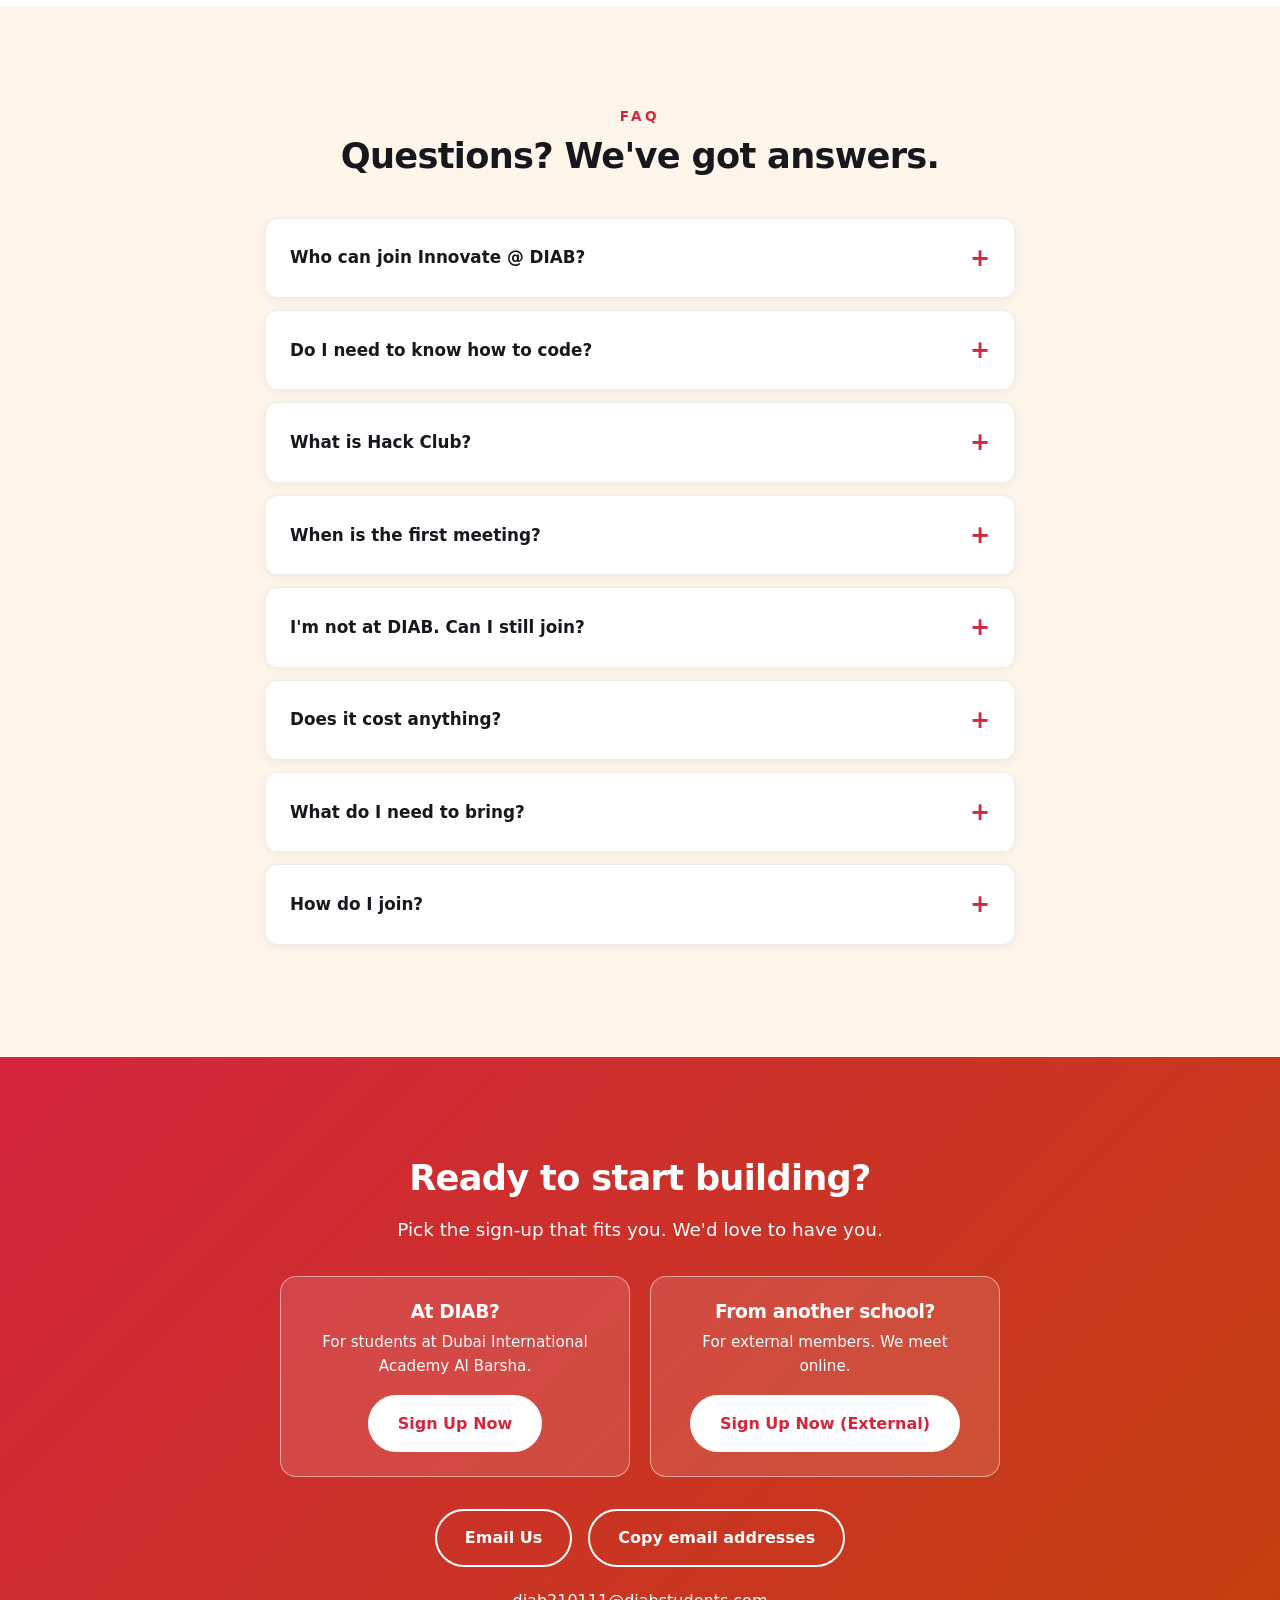
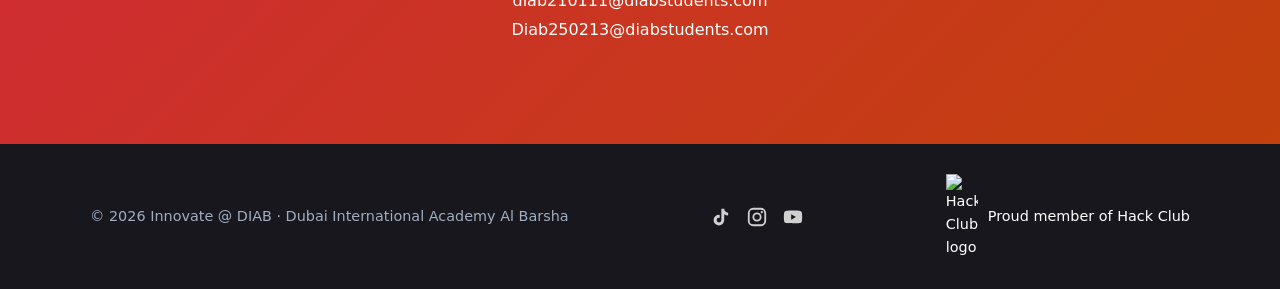
==== commit 752deb35: "Move external sign-up to the new Microsoft form Co-Authored-By: Claude Sonnet 5.5 <noreply@anthropic" ====
--- a/index.html
+++ b/index.html
@@ -135,7 +135,7 @@
           <p class="note-date">Dates vary</p>
           <p class="note-time">One-time session, online</p>
           <p>For students from other schools. We'll email you the joining link after you sign up.</p>
-          <a href="signup.html" class="btn btn-small">External sign-up</a>
+          <a href="https://forms.cloud.microsoft/r/8mtcDznam5" target="_blank" rel="noopener" class="btn btn-small">External sign-up</a>
         </div>
         <div class="note note-soon note-tilt">
           <span class="pin"></span>
@@ -409,7 +409,7 @@
         <div class="signup-choice">
           <h3>From another school?</h3>
           <p>For external members. We meet online.</p>
-          <a href="signup.html" class="btn btn-white">Sign Up Now (External)</a>
+          <a href="https://forms.cloud.microsoft/r/8mtcDznam5" target="_blank" rel="noopener" class="btn btn-white">Sign Up Now (External)</a>
         </div>
       </div>
       <div class="hero-buttons join-contact">
